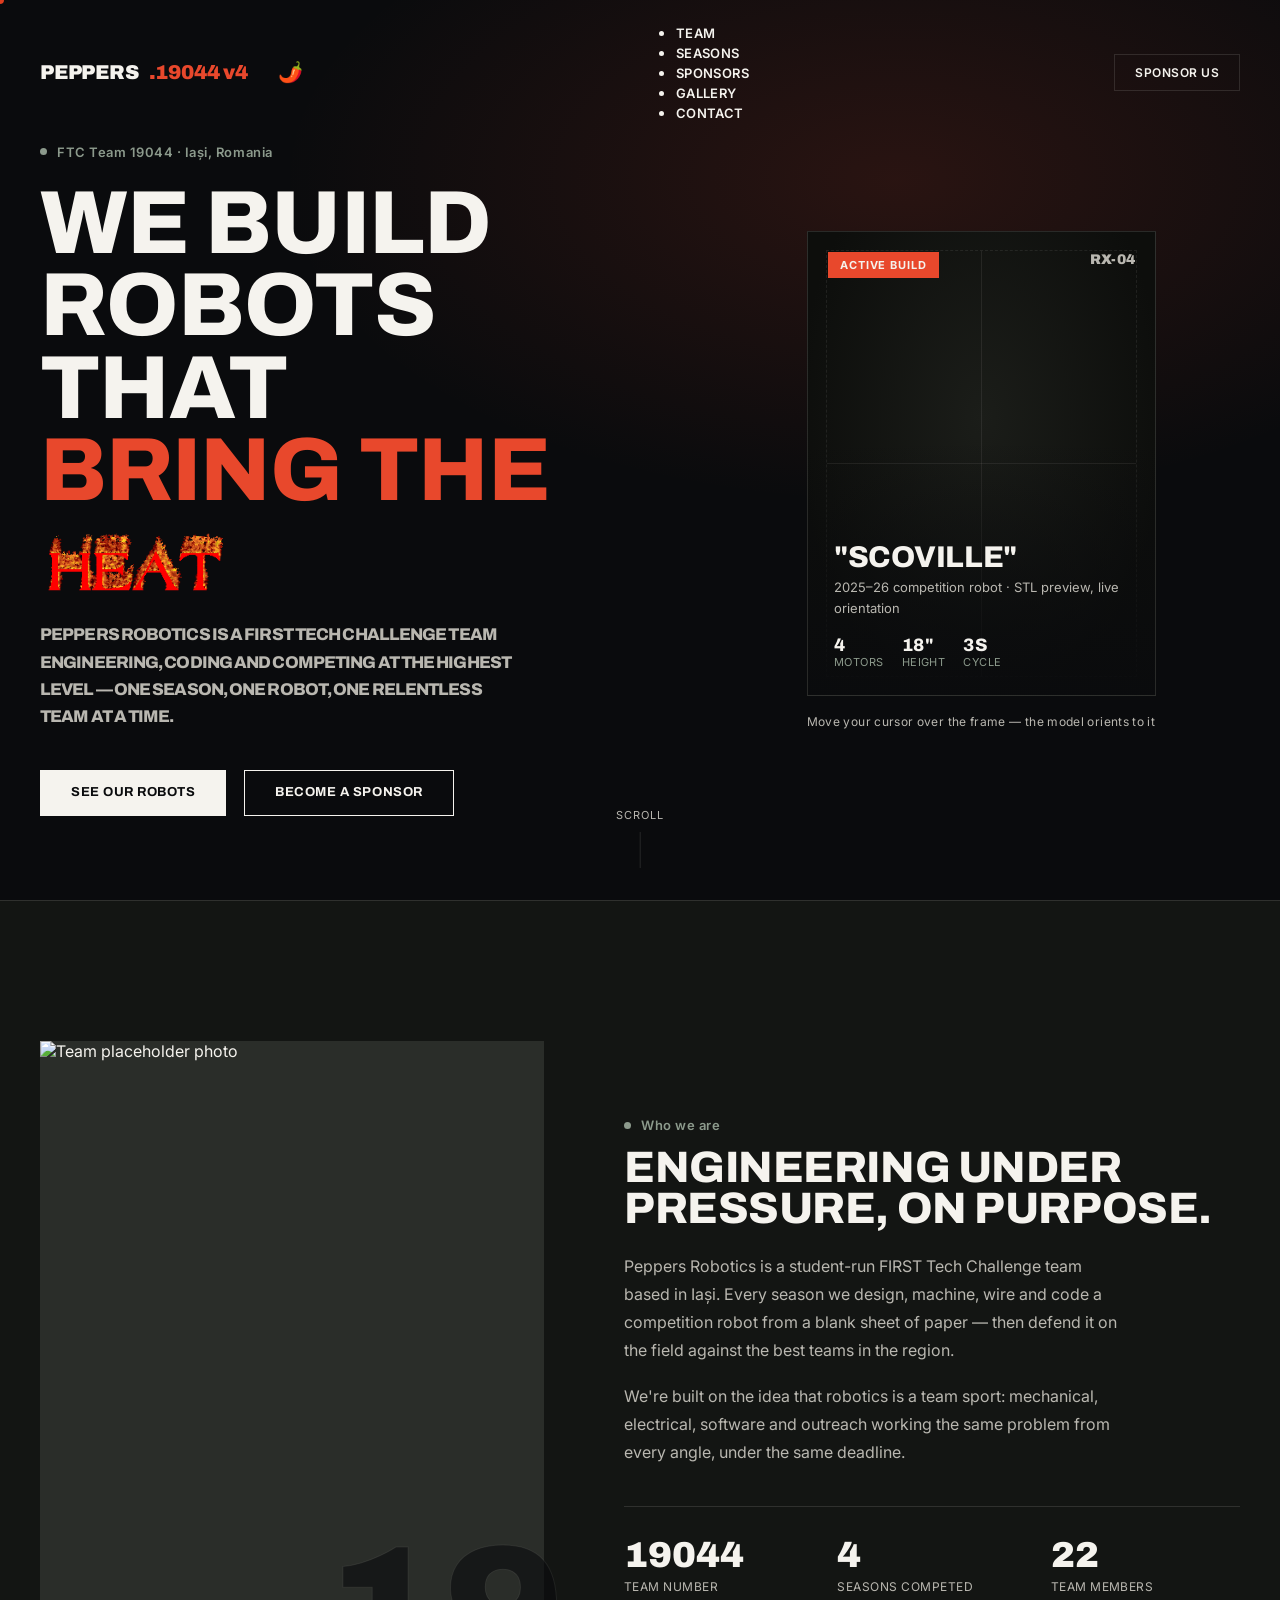
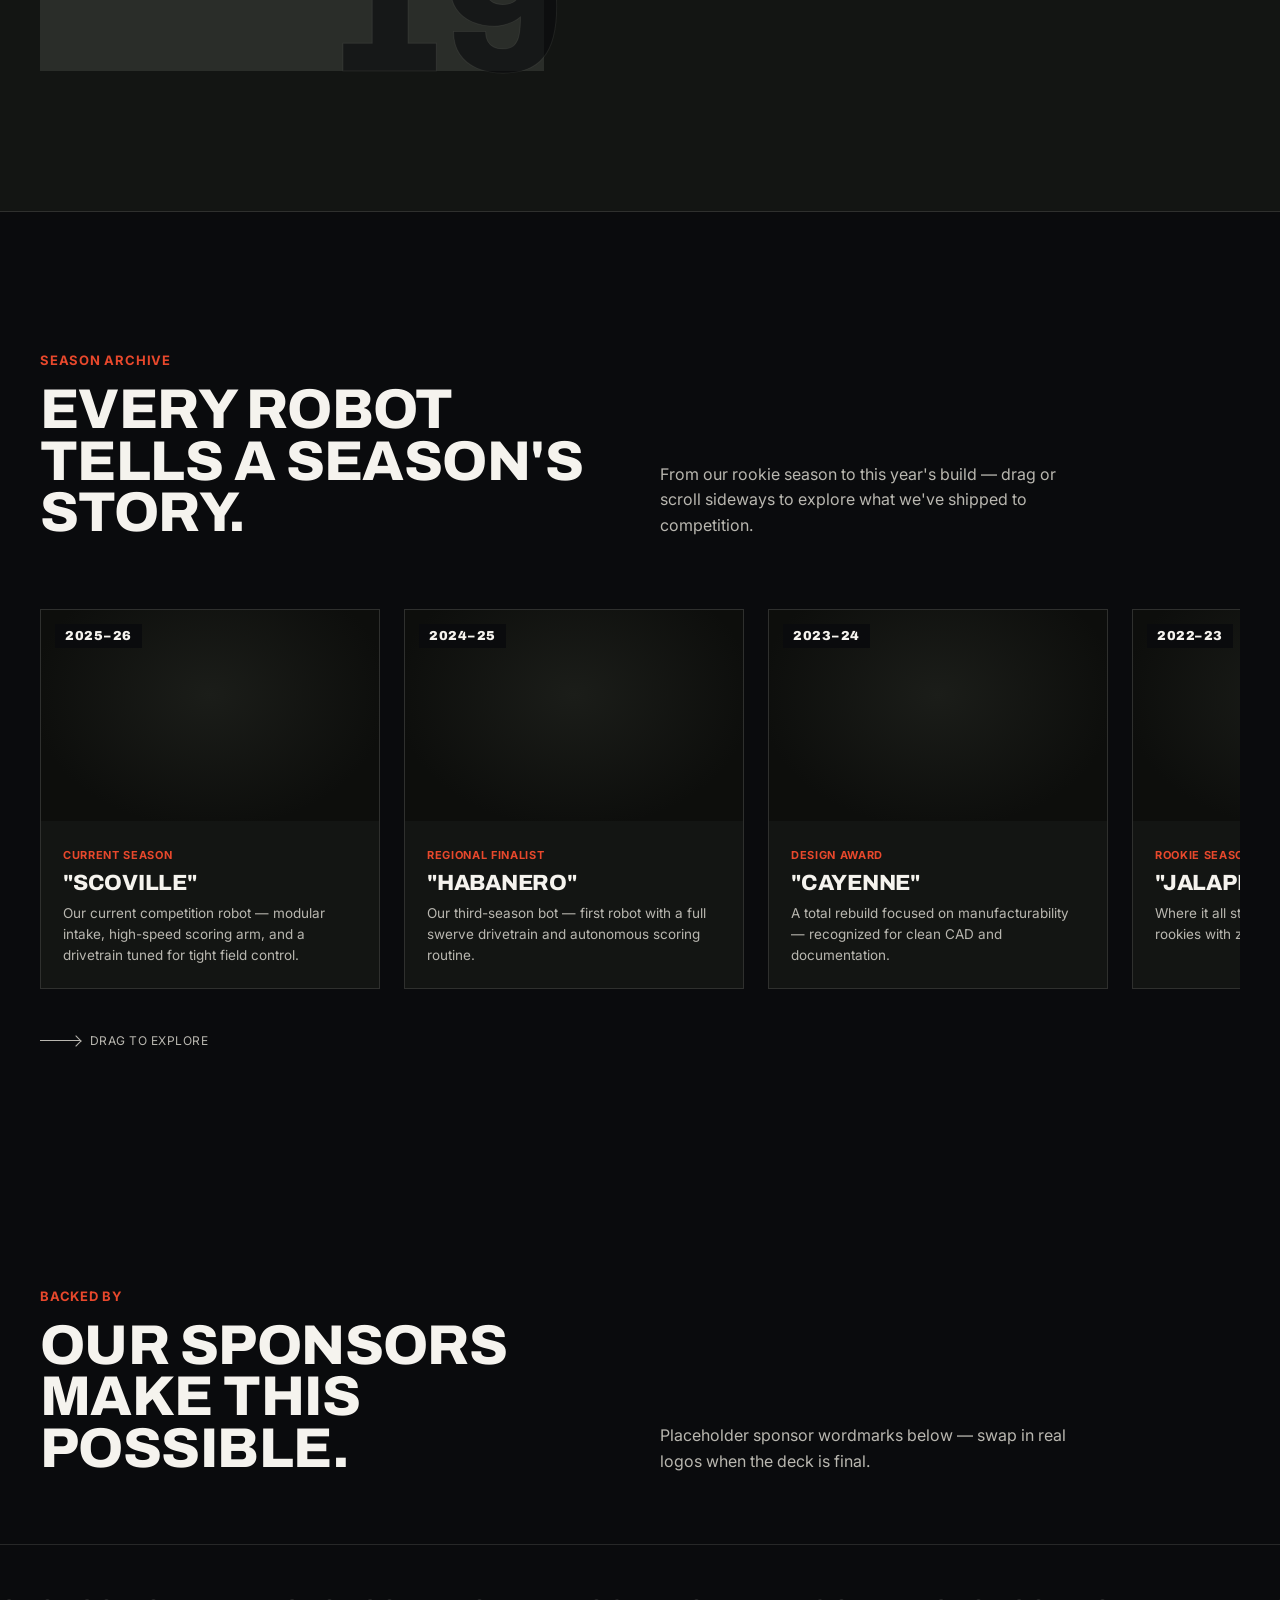
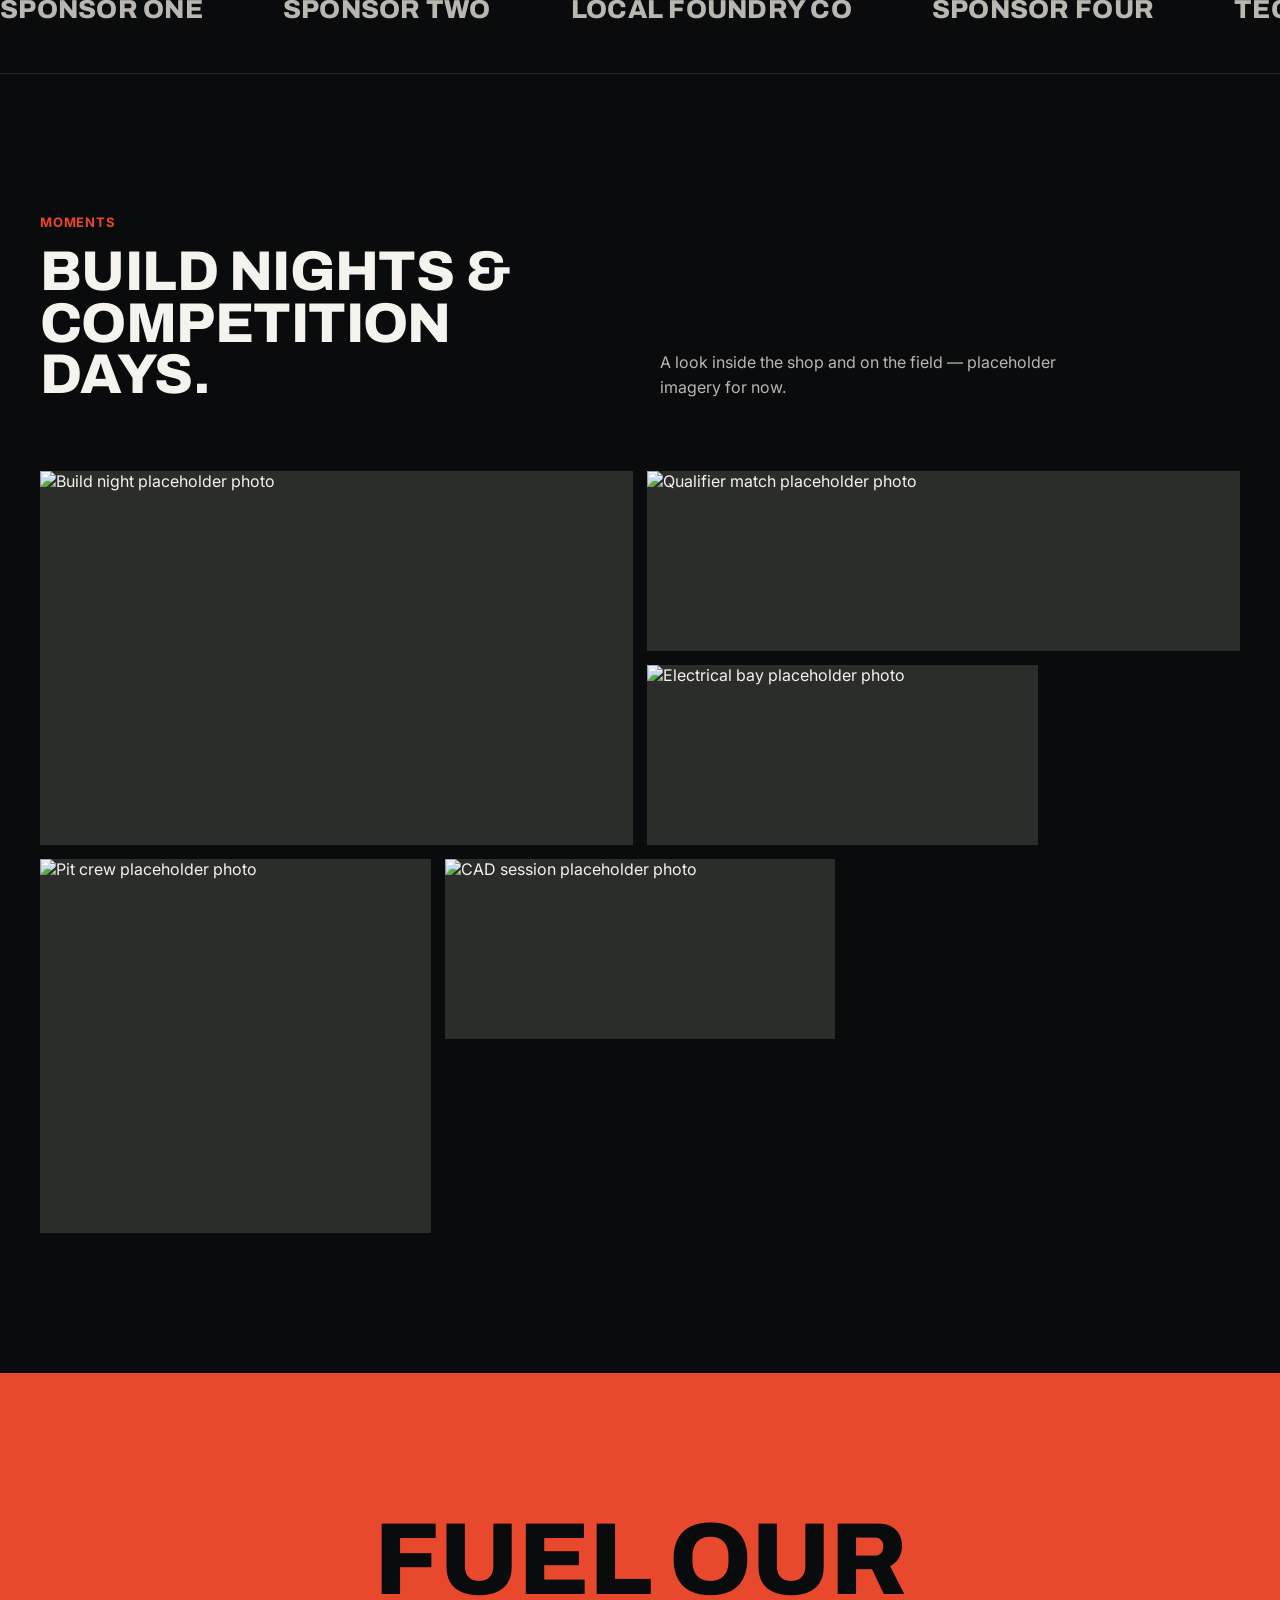
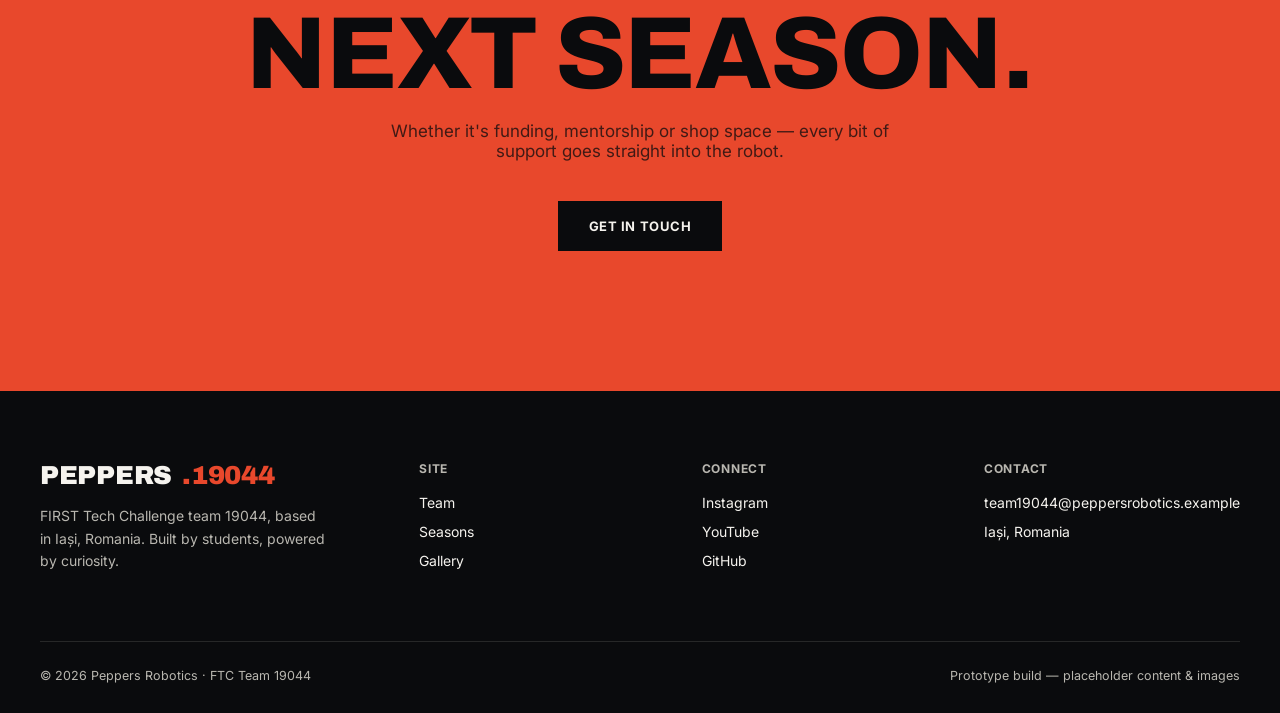
==== index.html @ b33966a7 "Fix menu structure - move theme button outside span" ====
<!DOCTYPE html>
<html lang="en">
<head>
<meta charset="UTF-8">
<meta name="viewport" content="width=device-width, initial-scale=1.0">
<title>Peppers Robotics 19044</title>
<link rel="preconnect" href="https://fonts.googleapis.com">
<link rel="preconnect" href="https://fonts.gstatic.com" crossorigin>
<link href="https://fonts.googleapis.com/css2?family=Archivo:wght@500;700;800;900&family=Inter:wght@400;500;600&display=swap" rel="stylesheet">
<script src="https://cdnjs.cloudflare.com/ajax/libs/three.js/r128/three.min.js"></script>
<style>
  :root{
    --black:#0A0B0D;
    --panel:#131513;
    --graphite:#2A2D29;
    --off:#F5F3EE;
    --off-dim:#B9B7B0;
    --red:#E8482C;
    --red-dim:#8f2c1b;
    --sage:#8C9A8C;
    --line: rgba(245,243,238,0.12);
    --ease: cubic-bezier(.22,1,.36,1);
  }
  :root.light-mode{
    --black:#FFFFFF;
    --panel:#F5F3EE;
    --graphite:#E8E6E0;
    --off:#0A0B0D;
    --off-dim:#666666;
    --red:#E8482C;
    --red-dim:#ff6b4a;
    --sage:#5a7a5a;
    --line: rgba(10,11,13,0.12);
  }
  *{margin:0;padding:0;box-sizing:border-box;}
  html{scroll-behavior:smooth;}
  body{
    background:var(--black);
    color:var(--off);
    font-family:'Inter',sans-serif;
    overflow-x:hidden;
    cursor:default;
    transition:background .4s var(--ease), color .4s var(--ease);
  }
  ::selection{background:var(--red);color:var(--off);}

  h1,h2,h3,.display{
    font-family:'Archivo',sans-serif;
    font-weight:800;
    letter-spacing:-0.01em;
    text-transform:uppercase;
    line-height:0.92;
  }

  a{color:inherit;text-decoration:none;}
  img{display:block;max-width:100%;}

  /* ---------- CUSTOM CURSOR ---------- */
  .cursor-dot{
    position:fixed;top:0;left:0;width:8px;height:8px;border-radius:50%;
    background:var(--red);pointer-events:none;z-index:9999;
    transform:translate(-50%,-50%);
    transition:width .25s var(--ease),height .25s var(--ease),background .25s var(--ease);
    mix-blend-mode:difference;
  }
  .cursor-dot.big{width:56px;height:56px;background:var(--off);}
  @media (hover:none){.cursor-dot{display:none;}}

  /* ---------- PRELOADER ---------- */
  #preloader{
    position:fixed;inset:0;z-index:200;background:var(--black);
    display:flex;flex-direction:column;align-items:center;justify-content:center;gap:18px;
    transition:transform .9s var(--ease), opacity .9s var(--ease);
  }
  #preloader.done{transform:translateY(-100%);opacity:0.4;pointer-events:none;}
  .pre-num{font-family:'Archivo';font-weight:900;font-size:14vw;line-height:1;color:var(--off);letter-spacing:-0.03em;}
  .pre-bar{width:220px;height:2px;background:var(--line);overflow:hidden;}
  .pre-bar span{display:block;height:100%;width:0%;background:var(--red);transition:width 1.4s var(--ease);}
  .pre-label{font-size:11px;letter-spacing:0.15em;color:var(--off-dim);text-transform:uppercase;}

  /* ---------- NAV ---------- */
  header{
    position:fixed;top:0;left:0;right:0;z-index:100;
    display:flex;align-items:center;justify-content:space-between;
    padding:22px 40px;
    mix-blend-mode:normal;
    transition:background .4s var(--ease), padding .4s var(--ease), border-color .4s var(--ease);
    border-bottom:1px solid transparent;
  }
  header.scrolled{background:rgba(10,11,13,0.85);backdrop-filter:blur(10px);padding:14px 40px;border-color:var(--line);}
  .logo{
    display:flex;align-items:baseline;gap:10px;font-family:'Archivo';font-weight:900;font-size:20px;letter-spacing:-0.01em;
  }
  .logo span{color:var(--red);}
  .logo small{font-family:'Inter';font-weight:500;font-size:11px;color:var(--off-dim);letter-spacing:0.05em;}
  .theme-toggle{
    background:none;border:none;font-size:20px;cursor:pointer;
    padding:4px 8px;transition:transform .2s var(--ease);
    display:flex;align-items:center;gap:6px;margin-left:12px;
  }
  .theme-toggle:hover{transform:scale(1.1);}
  .theme-toggle-label{font-size:11px;color:var(--off-dim);display:none;}
  @media (max-width:768px){.theme-toggle-label{display:inline;}}
  nav a{
    font-size:13px;font-weight:600;letter-spacing:0.03em;text-transform:uppercase;
    position:relative;padding-bottom:4px;
  }
  nav a::after{
    content:'';position:absolute;left:0;bottom:0;width:0;height:1px;background:var(--red);
    transition:width .35s var(--ease);
  }
  nav a:hover::after{width:100%;}
  .nav-cta{
    border:1px solid var(--line);padding:10px 20px;font-size:12px;font-weight:600;
    letter-spacing:0.04em;text-transform:uppercase;transition:all .3s var(--ease);
  }
  .nav-cta:hover{background:var(--red);border-color:var(--red);}
  .burger{display:none;}

  /* ---------- HERO ---------- */
  .hero{
    position:relative;min-height:100svh;display:flex;flex-direction:column;justify-content:center;
    padding:120px 40px 60px;
    background:
      radial-gradient(ellipse 80% 60% at 70% 20%, rgba(232,72,44,0.14), transparent 60%),
      var(--black);
    overflow:hidden;
  }
  .hero-grid{
    display:grid;grid-template-columns:1.2fr 1fr;gap:60px;align-items:center;
    max-width:1400px;margin:0 auto;width:100%;
  }
  .hero-eyebrow{
    display:flex;align-items:center;gap:10px;margin-bottom:22px;
    font-size:13px;color:var(--sage);letter-spacing:0.04em;font-weight:600;
  }
  .dot-live{width:7px;height:7px;border-radius:50%;background:var(--sage);animation:pulse 1.8s infinite;}
  @keyframes pulse{0%,100%{opacity:1;}50%{opacity:0.3;}}
  .hero h1{
    font-size:clamp(48px,7vw,104px);
    color:var(--off);
  }
  .hero h1 em{
    font-style:normal;color:var(--red);
  }
  .heat-gif{
    display:inline-block;
    height:clamp(40px, 6vw, 84px);
    width:auto;
    vertical-align:middle;
    image-rendering:auto;
  }
  .hero p{
    max-width:44ch;margin-top:24px;color:var(--off-dim);font-size:17px;line-height:1.6;
  }
  .hero-actions{display:flex;gap:18px;margin-top:40px;flex-wrap:wrap;}
  .btn{
    display:inline-flex;align-items:center;gap:10px;
    padding:16px 30px;font-size:13px;font-weight:700;letter-spacing:0.04em;text-transform:uppercase;
    position:relative;overflow:hidden;border:1px solid var(--off);
    transition:color .4s var(--ease), border-color .4s var(--ease);
  }
  .btn span{position:relative;z-index:2;}
  .btn::before{
    content:'';position:absolute;inset:0;background:var(--off);
    transform:translateY(101%);transition:transform .4s var(--ease);z-index:1;
  }
  .btn.solid{background:var(--off);color:var(--black);}
  .btn.solid::before{background:var(--red);}
  .btn.solid:hover{color:var(--off);border-color:var(--red);}
  .btn.ghost{color:var(--off);}
  .btn.ghost:hover{color:var(--black);}
  .btn.ghost:hover::before{transform:translateY(0);}
  .btn.solid:hover::before{transform:translateY(0);}

  /* ---------- 3D ROBOT CARD ---------- */
  .card-stage{
    perspective:1400px;display:flex;justify-content:center;align-items:center;
  }
  .robo-card{
    position:relative;width:100%;max-width:420px;aspect-ratio:3/4;
    border:1px solid var(--line);
    background:linear-gradient(160deg, var(--panel), #0d0e0c 70%);
    transform-style:preserve-3d;
    transition:transform .15s ease-out, box-shadow .3s ease;
    will-change:transform;
  }
  .robo-card:hover{box-shadow:0 40px 80px -20px rgba(232,72,44,0.35);}
  .robo-media{
    position:absolute;inset:0;overflow:hidden;
    background:radial-gradient(ellipse at 50% 40%, #1b1d19 0%, #0d0e0c 75%);
  }
  .robo-media img{width:100%;height:100%;object-fit:cover;transform:translateZ(0);opacity:0.9;}
  .robo-canvas{position:absolute;inset:0;width:100%;height:100%;display:block;touch-action:none;}
  .robo-media::after{
    content:'';position:absolute;inset:0;
    background:linear-gradient(180deg, rgba(10,11,13,0) 45%, rgba(10,11,13,0.95) 100%);
    pointer-events:none;
  }
  .frame-axis{
    position:absolute;inset:18px;border:1px dashed rgba(245,243,238,0.08);pointer-events:none;
  }
  .frame-axis::before, .frame-axis::after{
    content:'';position:absolute;background:rgba(245,243,238,0.08);
  }
  .frame-axis::before{left:50%;top:0;bottom:0;width:1px;}
  .frame-axis::after{top:50%;left:0;right:0;height:1px;}
  .robo-glare{
    position:absolute;inset:0;pointer-events:none;mix-blend-mode:overlay;
    background:radial-gradient(circle at var(--gx,50%) var(--gy,50%), rgba(255,255,255,0.35), transparent 55%);
    opacity:0;transition:opacity .3s ease;
  }
  .robo-card:hover .robo-glare{opacity:1;}
  .robo-tag{
    position:absolute;top:20px;left:20px;background:var(--red);color:var(--off);
    font-size:11px;font-weight:700;letter-spacing:0.08em;text-transform:uppercase;
    padding:6px 12px;transform:translateZ(50px);
  }
  .robo-num{
    position:absolute;top:20px;right:20px;font-family:'Archivo';font-weight:900;
    font-size:14px;color:var(--off-dim);transform:translateZ(50px);
  }
  .robo-info{
    position:absolute;bottom:0;left:0;right:0;padding:26px;transform:translateZ(60px);
  }
  .robo-info h3{font-size:30px;color:var(--off);}
  .robo-info p{font-size:13px;color:var(--off-dim);margin-top:6px;}
  .robo-stats{display:flex;gap:18px;margin-top:16px;}
  .robo-stats div{font-size:11px;color:var(--sage);letter-spacing:0.04em;text-transform:uppercase;}
  .robo-stats b{display:block;font-family:'Archivo';font-size:18px;color:var(--off);font-weight:800;}
  .card-caption{text-align:center;margin-top:18px;font-size:12px;color:var(--off-dim);letter-spacing:0.03em;}

  .scroll-cue{
    position:absolute;bottom:32px;left:50%;transform:translateX(-50%);
    display:flex;flex-direction:column;align-items:center;gap:10px;color:var(--off-dim);font-size:11px;
    letter-spacing:0.1em;text-transform:uppercase;
  }
  .scroll-cue .line{width:1px;height:36px;background:var(--line);position:relative;overflow:hidden;}
  .scroll-cue .line span{position:absolute;top:-100%;left:0;width:100%;height:100%;background:var(--red);animation:scrollline 1.8s infinite var(--ease);}
  @keyframes scrollline{0%{top:-100%;}50%{top:0;}100%{top:100%;}}

  /* ---------- SECTION SHELL ---------- */
  section{position:relative;padding:140px 40px;}
  .wrap{max-width:1400px;margin:0 auto;}
  .section-head{
    display:grid;grid-template-columns:1fr 1fr;gap:40px;align-items:end;margin-bottom:70px;
  }
  .section-head .label{color:var(--red);font-size:13px;font-weight:700;letter-spacing:0.06em;text-transform:uppercase;margin-bottom:16px;display:block;}
  .section-head h2{font-size:clamp(34px,4.5vw,56px);}
  .section-head p{color:var(--off-dim);font-size:16px;line-height:1.6;max-width:42ch;}

  .reveal{opacity:0;transform:translateY(50px);transition:opacity 1s var(--ease), transform 1s var(--ease);}
  .reveal.in{opacity:1;transform:translateY(0);}
  .reveal-scale{opacity:0;transform:scale(0.92);transition:opacity 1s var(--ease), transform 1.1s var(--ease);}
  .reveal-scale.in{opacity:1;transform:scale(1);}

  /* ---------- ABOUT / MISSION ---------- */
  .mission{background:var(--panel);border-top:1px solid var(--line);border-bottom:1px solid var(--line);}
  .mission-grid{display:grid;grid-template-columns:0.9fr 1.1fr;gap:80px;align-items:center;}
  .mission-media{position:relative;aspect-ratio:4/5;overflow:hidden;background:var(--graphite);}
  .mission-media img{width:100%;height:100%;object-fit:cover;}
  .mission-num{
    position:absolute;bottom:-30px;right:-20px;font-family:'Archivo';font-weight:900;
    font-size:180px;color:var(--black);-webkit-text-stroke:1px var(--line);opacity:0.6;line-height:1;
    pointer-events:none;
  }
  .mission-text h2{font-size:clamp(30px,3.6vw,44px);margin-bottom:24px;}
  .mission-text p{color:var(--off-dim);font-size:16px;line-height:1.75;margin-bottom:18px;max-width:50ch;}
  .mission-stats{display:grid;grid-template-columns:repeat(3,1fr);gap:24px;margin-top:40px;border-top:1px solid var(--line);padding-top:28px;}
  .mission-stats div b{font-family:'Archivo';font-size:36px;font-weight:900;display:block;color:var(--off);}
  .mission-stats div span{font-size:12px;color:var(--off-dim);text-transform:uppercase;letter-spacing:0.04em;}

  /* ---------- SEASONS HORIZONTAL SCROLL ---------- */
  .seasons-wrap{overflow:hidden;}
  .seasons-track{
    display:flex;gap:24px;overflow-x:auto;scroll-snap-type:x mandatory;padding-bottom:20px;
    scrollbar-width:none;
  }
  .seasons-track::-webkit-scrollbar{display:none;}
  .season-card{
    flex:0 0 auto;width:340px;scroll-snap-align:start;
    border:1px solid var(--line);background:var(--panel);
    transition:transform .5s var(--ease), border-color .4s ease;
  }
  .season-card:hover{transform:translateY(-10px);border-color:var(--red);}
  .season-media{aspect-ratio:16/10;overflow:hidden;position:relative;}
  .season-media img{width:100%;height:100%;object-fit:cover;transition:transform .6s var(--ease);}
  .season-card:hover .season-media img{transform:scale(1.08);}
  .season-cube-frame{background:radial-gradient(ellipse at 50% 40%, #1b1d19 0%, #0d0e0c 75%);}
  .season-cube-frame .robo-canvas{position:absolute;inset:0;width:100%;height:100%;}
  .season-year{
    position:absolute;top:14px;left:14px;font-family:'Archivo';font-weight:900;font-size:13px;
    background:var(--black);padding:5px 10px;letter-spacing:0.04em;
  }
  .season-body{padding:22px;}
  .season-body .tag{font-size:11px;color:var(--red);text-transform:uppercase;letter-spacing:0.06em;font-weight:700;}
  .season-body h3{font-size:22px;margin-top:10px;}
  .season-body p{font-size:13.5px;color:var(--off-dim);margin-top:10px;line-height:1.55;}
  .drag-hint{display:flex;align-items:center;gap:10px;margin-top:24px;color:var(--off-dim);font-size:12px;letter-spacing:0.04em;text-transform:uppercase;}
  .drag-hint .arrow{width:40px;height:1px;background:var(--off-dim);position:relative;}
  .drag-hint .arrow::after{content:'';position:absolute;right:0;top:-3px;width:7px;height:7px;border-right:1px solid var(--off-dim);border-top:1px solid var(--off-dim);transform:rotate(45deg);}

  /* ---------- TEAM ---------- */
  .team-grid{display:grid;grid-template-columns:repeat(4,1fr);gap:2px;background:var(--line);border:1px solid var(--line);}
  .team-item{
    background:var(--black);padding:34px 26px;position:relative;overflow:hidden;
    transition:background .4s ease;min-height:260px;display:flex;flex-direction:column;justify-content:flex-end;
  }
  .team-item::before{
    content:'';position:absolute;inset:0;background:var(--panel);opacity:0;transform:scale(1.1);
    transition:opacity .4s ease, transform .5s var(--ease);
  }
  .team-item:hover::before{opacity:1;transform:scale(1);}
  .team-role{position:relative;font-size:11px;color:var(--red);text-transform:uppercase;letter-spacing:0.06em;font-weight:700;margin-bottom:10px;}
  .team-name{position:relative;font-family:'Archivo';font-size:24px;font-weight:800;}
  .team-sub{position:relative;font-size:12.5px;color:var(--off-dim);margin-top:8px;}
  .team-avatar{
    position:relative;width:46px;height:46px;border-radius:50%;background:var(--graphite);
    display:flex;align-items:center;justify-content:center;font-family:'Archivo';font-weight:800;
    font-size:14px;margin-bottom:20px;border:1px solid var(--line);
  }

  /* ---------- SPONSORS MARQUEE ---------- */
  .marquee-wrap{border-top:1px solid var(--line);border-bottom:1px solid var(--line);padding:50px 0;overflow:hidden;}
  .marquee{display:flex;gap:80px;width:max-content;animation:scroll-left 24s linear infinite;}
  @keyframes scroll-left{from{transform:translateX(0);}to{transform:translateX(-50%);}}
  .marquee span{font-family:'Archivo';font-weight:800;font-size:26px;color:var(--off-dim);white-space:nowrap;letter-spacing:0.01em;}
  .marquee span:hover{color:var(--red);}

  /* ---------- GALLERY / MEDIA ---------- */
  .gallery-grid{display:grid;grid-template-columns:repeat(6,1fr);grid-auto-rows:180px;gap:14px;}
  .gallery-item{position:relative;overflow:hidden;background:var(--graphite);}
  .gallery-item img{width:100%;height:100%;object-fit:cover;transition:transform .7s var(--ease);}
  .gallery-item:hover img{transform:scale(1.12) rotate(1deg);}
  .g1{grid-column:span 3;grid-row:span 2;}
  .g2{grid-column:span 3;grid-row:span 1;}
  .g3{grid-column:span 2;grid-row:span 1;}
  .g4{grid-column:span 2;grid-row:span 2;}
  .g5{grid-column:span 2;grid-row:span 1;}
  .gallery-overlay{
    position:absolute;inset:0;display:flex;align-items:flex-end;padding:18px;
    background:linear-gradient(180deg, transparent 50%, rgba(0,0,0,0.85));
    opacity:0;transition:opacity .35s ease;
  }
  .gallery-item:hover .gallery-overlay{opacity:1;}
  .gallery-overlay span{font-size:12px;font-weight:600;letter-spacing:0.03em;}

  /* ---------- CTA / CONTACT ---------- */
  .cta-section{
    background:var(--red);color:var(--black);text-align:center;position:relative;overflow:hidden;
  }
  .cta-section h2{font-size:clamp(40px,8vw,120px);color:var(--black);}
  .cta-section p{margin:20px auto 40px;color:rgba(10,11,13,0.75);font-size:17px;max-width:50ch;}
  .cta-section .btn{border-color:var(--black);}
  .cta-section .btn.solid{background:var(--black);color:var(--off);}
  .cta-section .btn.solid::before{background:var(--off);}
  .cta-section .btn.solid:hover{color:var(--black);}

  footer{padding:70px 40px 30px;}
  .footer-grid{display:grid;grid-template-columns:1.4fr 1fr 1fr 1fr;gap:40px;padding-bottom:60px;border-bottom:1px solid var(--line);}
  .footer-brand .logo{font-size:26px;margin-bottom:16px;}
  .footer-brand p{color:var(--off-dim);font-size:14px;max-width:32ch;line-height:1.6;}
  .footer-col h4{font-size:12px;text-transform:uppercase;letter-spacing:0.06em;color:var(--off-dim);margin-bottom:18px;}
  .footer-col a{display:block;font-size:14px;margin-bottom:12px;color:var(--off);transition:color .3s ease;}
  .footer-col a:hover{color:var(--red);}
  .footer-bottom{display:flex;justify-content:space-between;align-items:center;padding-top:26px;color:var(--off-dim);font-size:12.5px;flex-wrap:wrap;gap:12px;}

  @media (max-width:980px){
    nav, .nav-cta{display:none;}
    .burger{display:flex;flex-direction:column;gap:5px;cursor:pointer;}
    .burger span{width:24px;height:2px;background:var(--off);}
    .hero-grid, .mission-grid{grid-template-columns:1fr;}
    .mission-grid{gap:50px;}
    .section-head{grid-template-columns:1fr;}
    .team-grid{grid-template-columns:repeat(2,1fr);}
    .gallery-grid{grid-template-columns:repeat(2,1fr);grid-auto-rows:140px;}
    .g1,.g2,.g3,.g4,.g5{grid-column:span 2;grid-row:span 1;}
    .footer-grid{grid-template-columns:1fr 1fr;gap:36px;}
    section{padding:90px 24px;}
    header{padding:18px 24px;}
  }
</style>
</head>
<body>

<div class="cursor-dot" id="cursorDot"></div>

<div id="preloader">
  <div class="pre-num" id="preNum">00</div>
  <div class="pre-bar"><span id="preBarFill"></span></div>
  <div class="pre-label">Peppers Robotics — Loading Systems</div>
</div>

<header id="siteHeader">
  <div class="logo">PEPPERS<span>.19044 v4</span> <button id="themeToggle" class="theme-toggle" title="Toggle dark/light mode">🌶️</button></div>
  <nav>
    <ul>
      <li><a href="#about">Team</a></li>
      <li><a href="#seasons">Seasons</a></li>
      <li><a href="#sponsors">Sponsors</a></li>
      <li><a href="#gallery">Gallery</a></li>
      <li><a href="#contact">Contact</a></li>
    </ul>
  </nav>
  <a href="#contact" class="nav-cta">Sponsor Us</a>
  <div class="burger"><span></span><span></span><span></span></div>
</header>

<!-- HERO -->
<section class="hero">
  <div class="hero-grid">
    <div>
      <div class="hero-eyebrow"><span class="dot-live"></span> FTC Team 19044 · Iași, Romania</div>
      <h1>We build<br>robots that<br><em>bring the</em> <img class="heat-gif" src="heat-gif.gif" alt="heat">
      <p>Peppers Robotics is a FIRST Tech Challenge team engineering, coding and competing at the highest level — one season, one robot, one relentless team at a time.</p>
      <div class="hero-actions">
        <a href="#seasons" class="btn solid"><span>See Our Robots</span></a>
        <a href="#contact" class="btn ghost"><span>Become a Sponsor</span></a>
      </div>
    </div>
    <div class="card-stage">
      <div>
        <div class="robo-card" id="roboCard">
          <div class="robo-media">
            <canvas class="robo-canvas" data-robo-cube></canvas>
            <div class="frame-axis"></div>
          </div>
          <div class="robo-glare" id="roboGlare"></div>
          <div class="robo-tag">Active Build</div>
          <div class="robo-num">RX-04</div>
          <div class="robo-info">
            <h3>"Scoville"</h3>
            <p>2025–26 competition robot · STL preview, live orientation</p>
            <div class="robo-stats">
              <div><b>4</b>Motors</div>
              <div><b>18"</b>Height</div>
              <div><b>3s</b>Cycle</div>
            </div>
          </div>
        </div>
        <div class="card-caption">Move your cursor over the frame — the model orients to it</div>
      </div>
    </div>
  </div>
  <div class="scroll-cue"><span>Scroll</span><div class="line"><span></span></div></div>
</section>

<!-- MISSION / ABOUT -->
<section class="mission" id="about">
  <div class="wrap mission-grid">
    <div class="reveal-scale" style="position:relative;">
      <div class="mission-media">
        <img src="https://picsum.photos/id/1015/800/1000" alt="Team placeholder photo">
      </div>
      <div class="mission-num">19</div>
    </div>
    <div class="reveal mission-text">
      <span class="hero-eyebrow" style="margin-bottom:14px;"><span class="dot-live"></span>Who we are</span>
      <h2>Engineering under pressure, on purpose.</h2>
      <p>Peppers Robotics is a student-run FIRST Tech Challenge team based in Iași. Every season we design, machine, wire and code a competition robot from a blank sheet of paper — then defend it on the field against the best teams in the region.</p>
      <p>We're built on the idea that robotics is a team sport: mechanical, electrical, software and outreach working the same problem from every angle, under the same deadline.</p>
      <div class="mission-stats">
        <div><b>19044</b><span>Team Number</span></div>
        <div><b>4</b><span>Seasons Competed</span></div>
        <div><b>22</b><span>Team Members</span></div>
      </div>
    </div>
  </div>
</section>

<!-- SEASONS HORIZONTAL SCROLL -->
<section id="seasons">
  <div class="wrap">
    <div class="section-head reveal">
      <div>
        <span class="label">Season Archive</span>
        <h2>Every robot tells a season's story.</h2>
      </div>
      <p>From our rookie season to this year's build — drag or scroll sideways to explore what we've shipped to competition.</p>
    </div>
  </div>
  <div class="wrap seasons-wrap">
    <div class="seasons-track" id="seasonsTrack">
      <div class="season-card">
        <div class="season-media season-cube-frame">
          <canvas class="robo-canvas" data-robo-cube></canvas>
          <div class="season-year">2025–26</div>
        </div>
        <div class="season-body">
          <span class="tag">Current Season</span>
          <h3>"Scoville"</h3>
          <p>Our current competition robot — modular intake, high-speed scoring arm, and a drivetrain tuned for tight field control.</p>
        </div>
      </div>
      <div class="season-card">
        <div class="season-media season-cube-frame">
          <canvas class="robo-canvas" data-robo-cube></canvas>
          <div class="season-year">2024–25</div>
        </div>
        <div class="season-body">
          <span class="tag">Regional Finalist</span>
          <h3>"Habanero"</h3>
          <p>Our third-season bot — first robot with a full swerve drivetrain and autonomous scoring routine.</p>
        </div>
      </div>
      <div class="season-card">
        <div class="season-media season-cube-frame">
          <canvas class="robo-canvas" data-robo-cube></canvas>
          <div class="season-year">2023–24</div>
        </div>
        <div class="season-body">
          <span class="tag">Design Award</span>
          <h3>"Cayenne"</h3>
          <p>A total rebuild focused on manufacturability — recognized for clean CAD and documentation.</p>
        </div>
      </div>
      <div class="season-card">
        <div class="season-media season-cube-frame">
          <canvas class="robo-canvas" data-robo-cube></canvas>
          <div class="season-year">2022–23</div>
        </div>
        <div class="season-body">
          <span class="tag">Rookie Season</span>
          <h3>"Jalapeño"</h3>
          <p>Where it all started. Built from scratch by 6 rookies with zero prior robotics experience.</p>
        </div>
      </div>
      <div class="season-card">
        <div class="season-media">
          <img src="https://picsum.photos/id/1025/700/440" alt="Next season concept placeholder photo">
          <div class="season-year">2026–27</div>
        </div>
        <div class="season-body">
          <span class="tag">In Development</span>
          <h3>Coming Soon</h3>
          <p>Early CAD concepts are already underway for next season's game. Follow along as we build.</p>
        </div>
      </div>
    </div>
    <div class="drag-hint"><div class="arrow"></div> Drag to explore</div>
  </div>
</section>

<!-- SPONSORS MARQUEE -->
<section id="sponsors" style="padding:0;">
  <div class="wrap" style="padding:100px 40px 50px;">
    <div class="section-head reveal" style="margin-bottom:20px;">
      <div>
        <span class="label">Backed By</span>
        <h2>Our sponsors make this possible.</h2>
      </div>
      <p>Placeholder sponsor wordmarks below — swap in real logos when the deck is final.</p>
    </div>
  </div>
  <div class="marquee-wrap">
    <div class="marquee">
      <span>SPONSOR ONE</span><span>SPONSOR TWO</span><span>LOCAL FOUNDRY CO</span><span>SPONSOR FOUR</span><span>TECH PARTNER</span><span>SPONSOR SIX</span>
      <span>SPONSOR ONE</span><span>SPONSOR TWO</span><span>LOCAL FOUNDRY CO</span><span>SPONSOR FOUR</span><span>TECH PARTNER</span><span>SPONSOR SIX</span>
    </div>
  </div>
</section>

<!-- GALLERY -->
<section id="gallery">
  <div class="wrap">
    <div class="section-head reveal">
      <div>
        <span class="label">Moments</span>
        <h2>Build nights & competition days.</h2>
      </div>
      <p>A look inside the shop and on the field — placeholder imagery for now.</p>
    </div>
    <div class="gallery-grid reveal">
      <div class="gallery-item g1"><img src="https://picsum.photos/id/1035/700/900" alt="Build night placeholder photo"><div class="gallery-overlay"><span>Late build night, Feb 2026</span></div></div>
      <div class="gallery-item g2"><img src="https://picsum.photos/id/1043/700/400" alt="Qualifier match placeholder photo"><div class="gallery-overlay"><span>Regional qualifier</span></div></div>
      <div class="gallery-item g3"><img src="https://picsum.photos/id/1050/500/400" alt="Electrical bay placeholder photo"><div class="gallery-overlay"><span>Electrical bay</span></div></div>
      <div class="gallery-item g4"><img src="https://picsum.photos/id/1062/500/900" alt="Pit crew placeholder photo"><div class="gallery-overlay"><span>Pit crew, finals day</span></div></div>
      <div class="gallery-item g5"><img src="https://picsum.photos/id/1074/500/400" alt="CAD session placeholder photo"><div class="gallery-overlay"><span>CAD review</span></div></div>
    </div>
  </div>
</section>

<!-- CTA -->
<section class="cta-section" id="contact">
  <div class="wrap reveal-scale">
    <h2>Fuel our<br>next season.</h2>
    <p>Whether it's funding, mentorship or shop space — every bit of support goes straight into the robot.</p>
    <a href="mailto:team19044@peppersrobotics.example" class="btn solid"><span>Get In Touch</span></a>
  </div>
</section>

<footer>
  <div class="wrap footer-grid">
    <div class="footer-brand">
      <div class="logo">PEPPERS<span>.19044</span></div>
      <p>FIRST Tech Challenge team 19044, based in Iași, Romania. Built by students, powered by curiosity.</p>
    </div>
    <div class="footer-col">
      <h4>Site</h4>
      <a href="#about">Team</a>
      <a href="#seasons">Seasons</a>
      <a href="#gallery">Gallery</a>
    </div>
    <div class="footer-col">
      <h4>Connect</h4>
      <a href="#">Instagram</a>
      <a href="#">YouTube</a>
      <a href="#">GitHub</a>
    </div>
    <div class="footer-col">
      <h4>Contact</h4>
      <a href="mailto:team19044@peppersrobotics.example">team19044@peppersrobotics.example</a>
      <a href="#">Iași, Romania</a>
    </div>
  </div>
  <div class="wrap footer-bottom">
    <span>© 2026 Peppers Robotics · FTC Team 19044</span>
    <span>Prototype build — placeholder content & images</span>
  </div>
</footer>

<script>
  // ---------- Preloader ----------
  window.addEventListener('load', () => {
    const num = document.getElementById('preNum');
    const bar = document.getElementById('preBarFill');
    let val = 0;
    bar.style.width = '100%';
    const interval = setInterval(() => {
      val += Math.ceil(Math.random()*18);
      if(val >= 100){ val = 100; clearInterval(interval); }
      num.textContent = String(val).padStart(2,'0');
    }, 90);
    setTimeout(() => {
      document.getElementById('preloader').classList.add('done');
    }, 1300);
  });

  // ---------- Custom cursor ----------
  const cursorDot = document.getElementById('cursorDot');
  window.addEventListener('mousemove', (e) => {
    cursorDot.style.left = e.clientX + 'px';
    cursorDot.style.top = e.clientY + 'px';
  });
  document.querySelectorAll('a, .season-card, .team-item, .gallery-item, .robo-card').forEach(el => {
    el.addEventListener('mouseenter', () => cursorDot.classList.add('big'));
    el.addEventListener('mouseleave', () => cursorDot.classList.remove('big'));
  });

  // ---------- Header scroll state ----------
  const header = document.getElementById('siteHeader');
  window.addEventListener('scroll', () => {
    header.classList.toggle('scrolled', window.scrollY > 40);
  });

  // ---------- 3D cube (STL-style mesh) driven by cursor position ----------
  // Coordinate frame: each square is treated as 2x2 units, centered at origin.
  // Raw cursor offset (in pixels) from the frame's center is divided by
  // half the frame's own pixel size, so the result is always -1..1
  // regardless of whether the square renders at laptop or phone resolution.
  // Spec: x = -1 -> -180deg, x = -0.5 -> -90deg, x = 0 -> 0deg,
  //       x = 0.5 -> +90deg, x = 1 -> +180deg.
  // Linear map: angle(radians) = PI * x
  function xToYawRadians(x){ return Math.PI * x; }
  function yToPitchRadians(y){ return Math.PI * y; }

  // Converts a raw pixel offset from center into the -1..1 frame value by
  // dividing by half the square's measured pixel size (its "radius").
  // This is the step that makes rotation identical across screen sizes:
  // a bigger square has a bigger divisor, so the same fractional cursor
  // position always yields the same angle, on a laptop or a phone.
  function pixelOffsetToUnit(offsetPx, squarePx){
    const halfSquare = squarePx ;
    return offsetPx / halfSquare / 2 * 3;
  }

  function initRoboCube(canvas, opts = {}){
    const parent = canvas.parentElement;
    const renderer = new THREE.WebGLRenderer({ canvas, antialias:true, alpha:true });
    renderer.setPixelRatio(Math.min(window.devicePixelRatio, 2));

    const scene = new THREE.Scene();
    const camera = new THREE.PerspectiveCamera(35, 1, 0.1, 100);
    camera.position.set(0, 0, 5.2);

    // Lighting — key + fill + rim, so a plain cube still reads as a solid part
    const key = new THREE.DirectionalLight(0xffffff, 1.1);
    key.position.set(3, 4, 5);
    scene.add(key);
    const fill = new THREE.DirectionalLight(0x8c9a8c, 0.5);
    fill.position.set(-4, -2, 2);
    scene.add(fill);
    const rim = new THREE.DirectionalLight(0xe8482c, 0.8);
    rim.position.set(-2, 3, -4);
    scene.add(rim);
    scene.add(new THREE.AmbientLight(0x404040, 0.6));

    // The cube itself — standing in for an imported STL mesh.
    // Rubik's cube face order for BoxGeometry: +X, -X, +Y, -Y, +Z, -Z
    const size = opts.size || 1.6;
    const geometry = new THREE.BoxGeometry(size, size, size);
    const faceColors = [0xC41E3A, 0xFF8C00, 0xFFFFFF, 0xFFD500, 0x009E60, 0x0051BA]; // red, orange, white, yellow, green, blue
    const materials = faceColors.map(color => new THREE.MeshStandardMaterial({
      color,
      metalness: 0.15,
      roughness: 0.5,
      flatShading: true
    }));
    const cube = new THREE.Mesh(geometry, materials);
    scene.add(cube);

    // Faint edge lines so the geometry reads clearly at small sizes
    const edges = new THREE.EdgesGeometry(geometry);
    const edgeLines = new THREE.LineSegments(edges, new THREE.LineBasicMaterial({ color: 0x0a0b0d, linewidth:1 }));
    cube.add(edgeLines);

    let targetYaw = 0, targetPitch = 0;
    let currentYaw = 0, currentPitch = 0;

    function resize(){
      const w = parent.clientWidth, h = parent.clientHeight;
      renderer.setSize(w, h, false);
      camera.aspect = w / h;
      camera.updateProjectionMatrix();
    }
    resize();
    window.addEventListener('resize', resize);

    function setFromNormalized(nx, ny){
      // nx, ny expected in [-1, 1], (0,0) = center of frame
      targetYaw = xToYawRadians(nx);
      targetPitch = yToPitchRadians(ny);
    }

    function animate(){
      requestAnimationFrame(animate);
      // ease toward target so movement feels alive, not snapped
      currentYaw += (targetYaw - currentYaw) * 0.12;
      currentPitch += (targetPitch - currentPitch) * 0.12;
      cube.rotation.y = currentYaw;
      cube.rotation.x = currentPitch;
      renderer.render(scene, camera);
    }
    animate();

    return { setFromNormalized, resize };
  }

  // Wire the hero card's cube to cursor position across its own frame
  const heroCubeCanvas = document.querySelector('#roboCard [data-robo-cube]');
  if (heroCubeCanvas && window.THREE) {
    const heroCube = initRoboCube(heroCubeCanvas, { size: 1.7 });
    const card = document.getElementById('roboCard');
    const glare = document.getElementById('roboGlare');
    const stage = card.parentElement.parentElement;

    stage.addEventListener('mousemove', (e) => {
      const rect = card.getBoundingClientRect();
      // Raw pixel offset of the cursor from the frame's own center
      const centerX = rect.left + rect.width / 2;
      const centerY = rect.top + rect.height / 2;
      const offsetX = e.clientX - centerX;
      const offsetY = e.clientY - centerY;
      // Divide by this square's own size (in the pixels it's actually
      // rendered at) so a bigger frame on a laptop and a smaller frame
      // on a phone produce the same rotation for the same cursor fraction
      const nx = pixelOffsetToUnit(offsetX, rect.width);
      const ny = pixelOffsetToUnit(offsetY, rect.height);
      heroCube.setFromNormalized(nx, ny);

      glare.style.setProperty('--gx', `${((nx+1)/2)*100}%`);
      glare.style.setProperty('--gy', `${((ny+1)/2)*100}%`);
    });
    stage.addEventListener('mouseleave', () => {
      heroCube.setFromNormalized(0, 0);
    });
  }

  // Wire every season-card cube the same way — each frame is its own
  // independent 2x2 coordinate space, centered on that card.
  if (window.THREE) {
    document.querySelectorAll('.season-cube-frame [data-robo-cube]').forEach((canvas) => {
      const frame = canvas.parentElement;
      const cubeCtl = initRoboCube(canvas, { size: 1.3 });

      frame.addEventListener('mousemove', (e) => {
        const rect = frame.getBoundingClientRect();
        const centerX = rect.left + rect.width / 2;
        const centerY = rect.top + rect.height / 2;
        const offsetX = e.clientX - centerX;
        const offsetY = e.clientY - centerY;
        const nx = pixelOffsetToUnit(offsetX, rect.width);
        const ny = pixelOffsetToUnit(offsetY, rect.height);
        cubeCtl.setFromNormalized(nx, ny);
      });
      frame.addEventListener('mouseleave', () => {
        cubeCtl.setFromNormalized(0, 0);
      });
    });
  }

  // ---------- Scroll reveal ----------
  const revealEls = document.querySelectorAll('.reveal, .reveal-scale');
  const io = new IntersectionObserver((entries) => {
    entries.forEach(entry => {
      if(entry.isIntersecting){
        entry.target.classList.add('in');
        io.unobserve(entry.target);
      }
    });
  }, { threshold: 0.15 });
  revealEls.forEach(el => io.observe(el));

  // ---------- Mobile nav (simple toggle placeholder) ----------
  document.querySelector('.burger').addEventListener('click', () => {
    alert('Mobile menu — wire this up to a real drawer when we move past the prototype.');
  });

  // ---------- Dark/Light mode toggle ----------
  const themeToggle = document.getElementById('themeToggle');
  const htmlElement = document.documentElement;
  
  // Check saved preference or system preference
  const savedTheme = localStorage.getItem('theme');
  const prefersDark = window.matchMedia('(prefers-color-scheme: dark)').matches;
  const currentTheme = savedTheme || (prefersDark ? 'dark' : 'light');
  
  // Apply saved or default theme
  if(currentTheme === 'light-mode') {
    htmlElement.classList.add('light-mode');
    themeToggle.textContent = '🌶️';
  } else {
    htmlElement.classList.remove('light-mode');
    themeToggle.textContent = '🌶️';
  }
  
  // Toggle theme on click
  themeToggle.addEventListener('click', (e) => {
    e.preventDefault();
    htmlElement.classList.toggle('light-mode');
    const isLightMode = htmlElement.classList.contains('light-mode');
    localStorage.setItem('theme', isLightMode ? 'light-mode' : 'dark-mode');
  });</script>

</body>
</html>
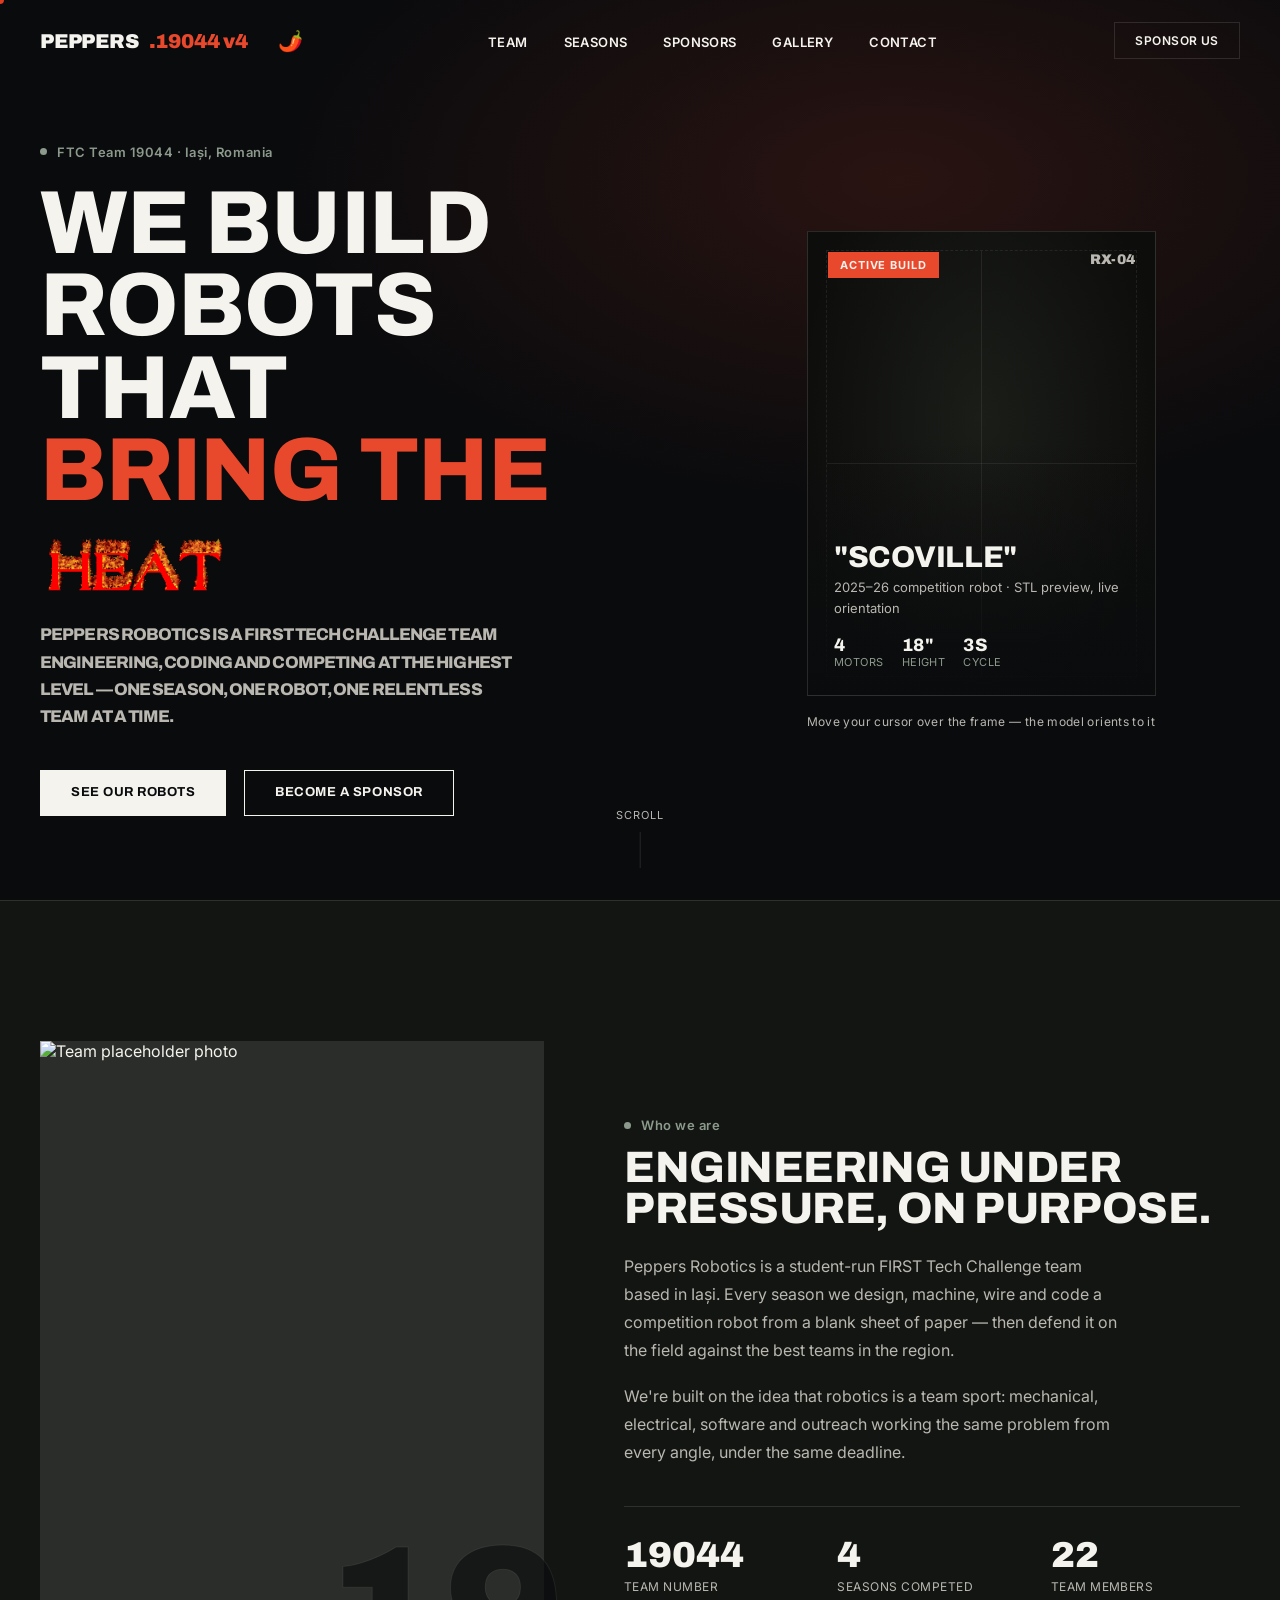
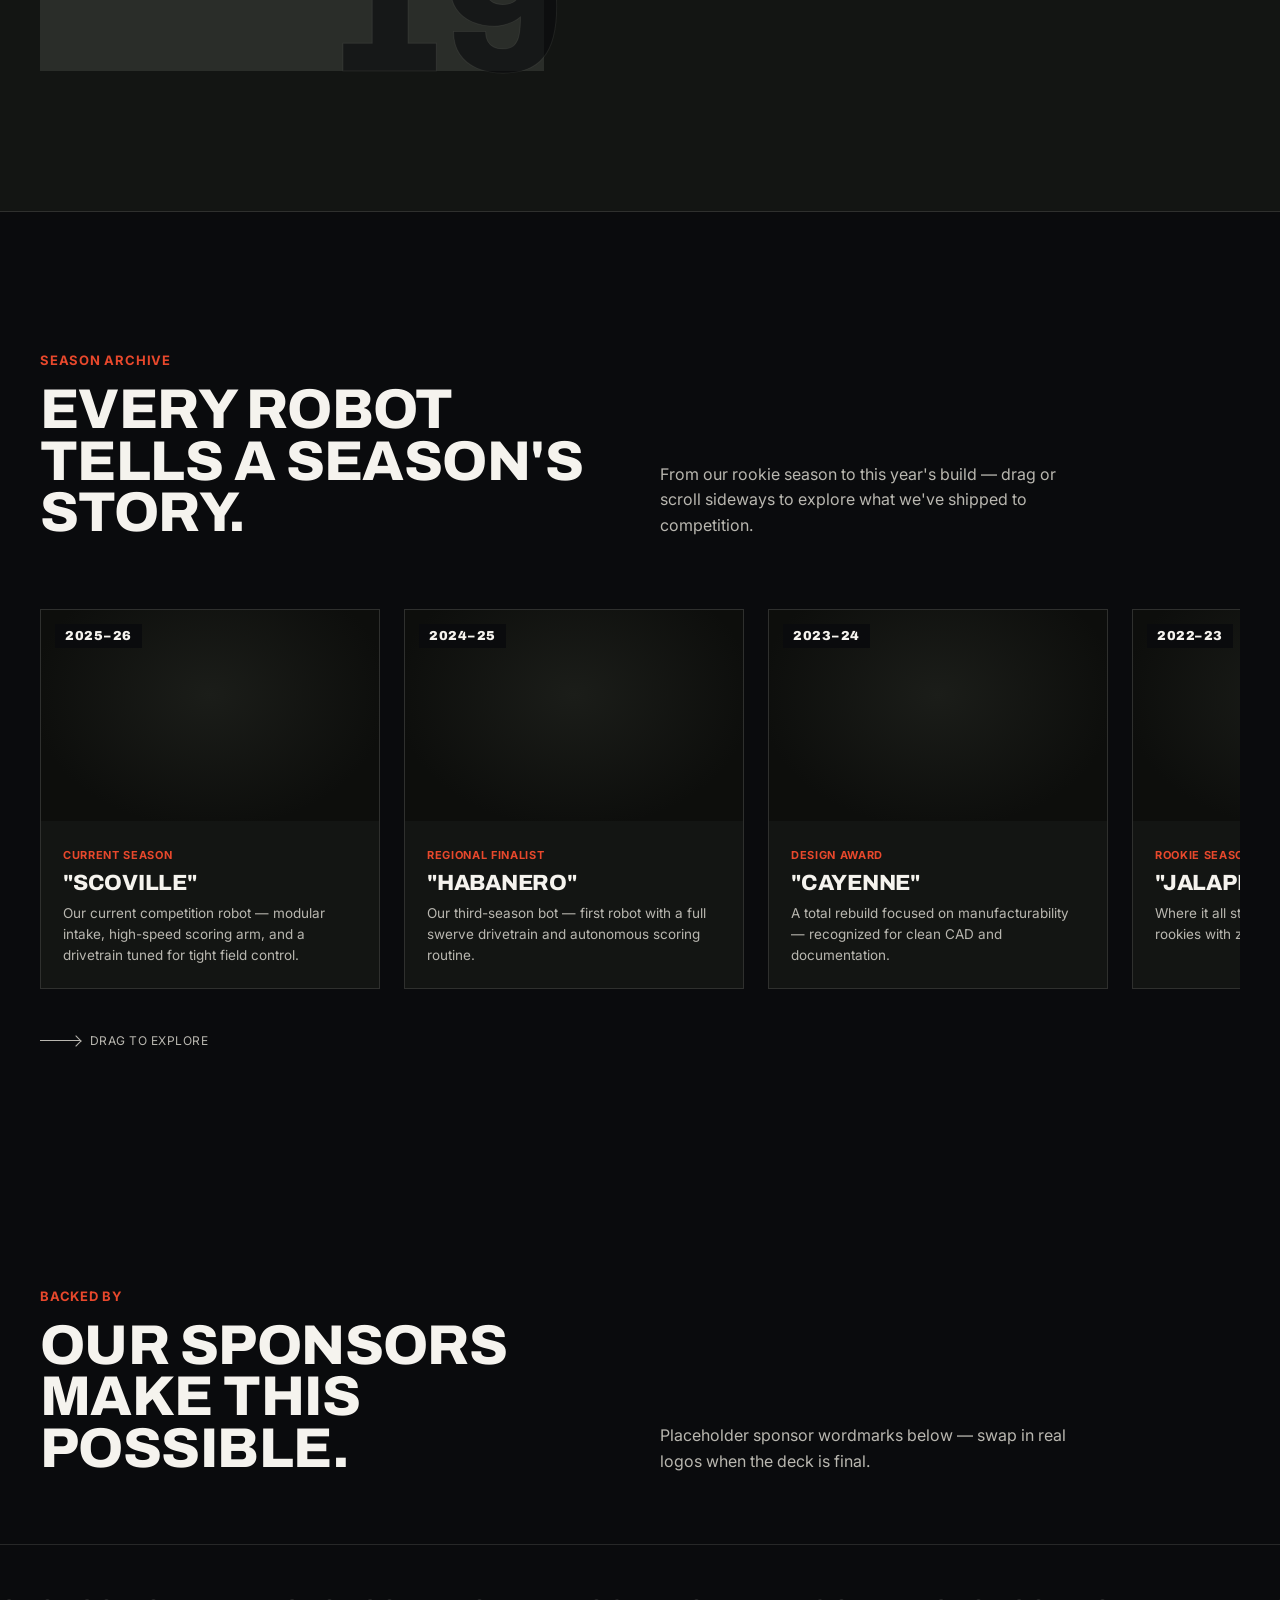
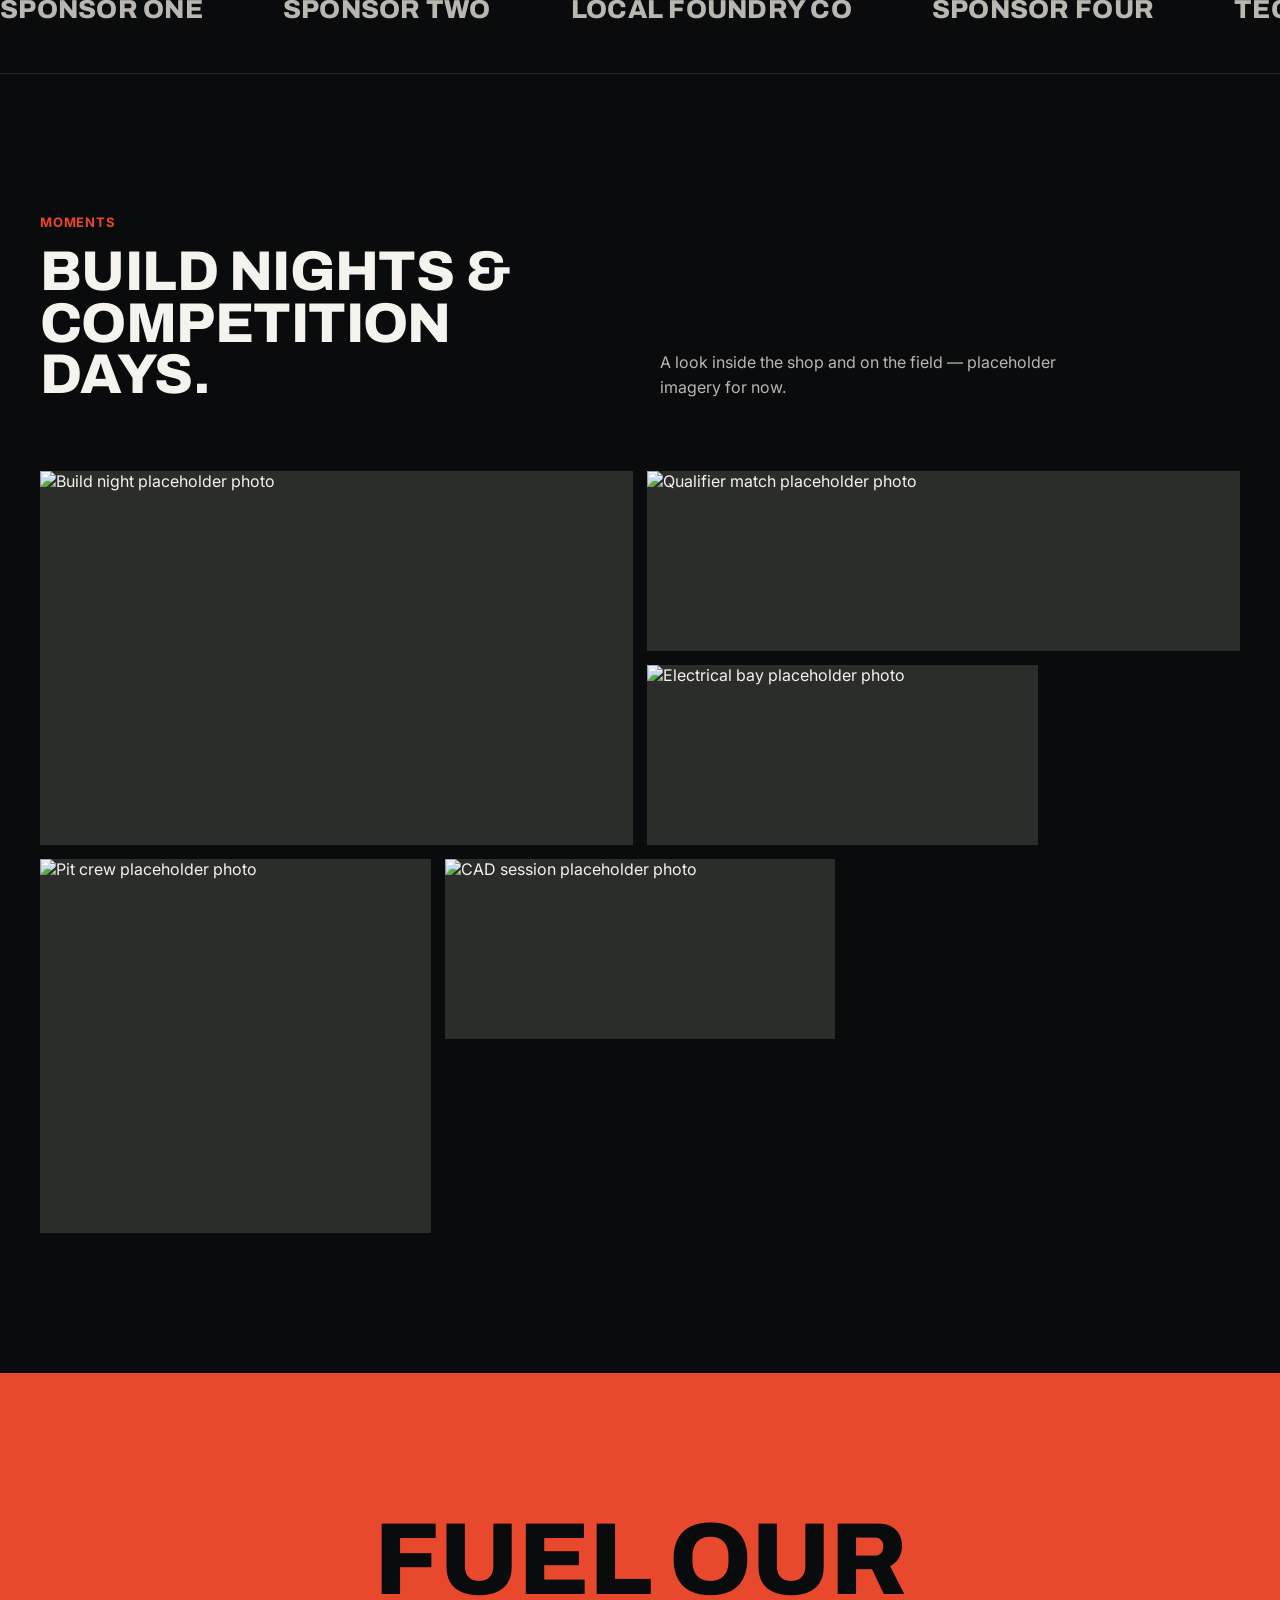
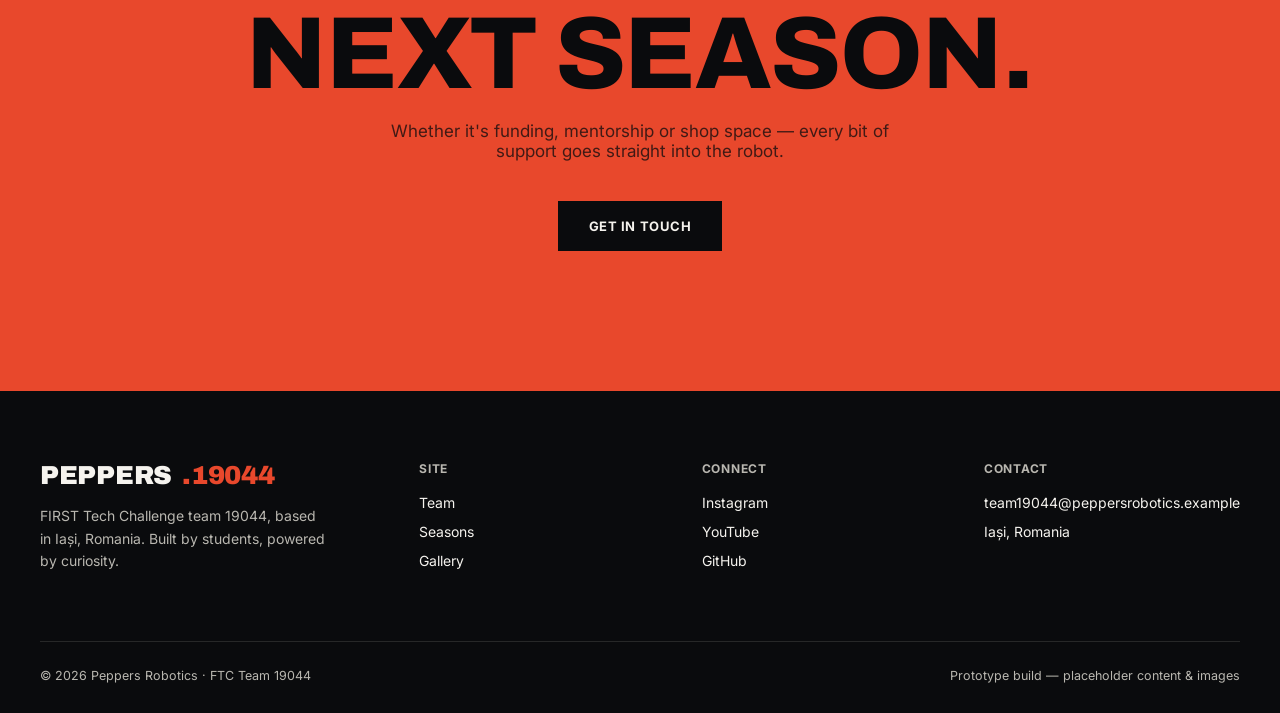
==== commit 18701850: "Restore nav ul flexbox styling" ====
--- a/index.html
+++ b/index.html
@@ -101,6 +101,7 @@
   .theme-toggle:hover{transform:scale(1.1);}
   .theme-toggle-label{font-size:11px;color:var(--off-dim);display:none;}
   @media (max-width:768px){.theme-toggle-label{display:inline;}}
+  nav ul{display:flex;gap:36px;list-style:none;}
   nav a{
     font-size:13px;font-weight:600;letter-spacing:0.03em;text-transform:uppercase;
     position:relative;padding-bottom:4px;
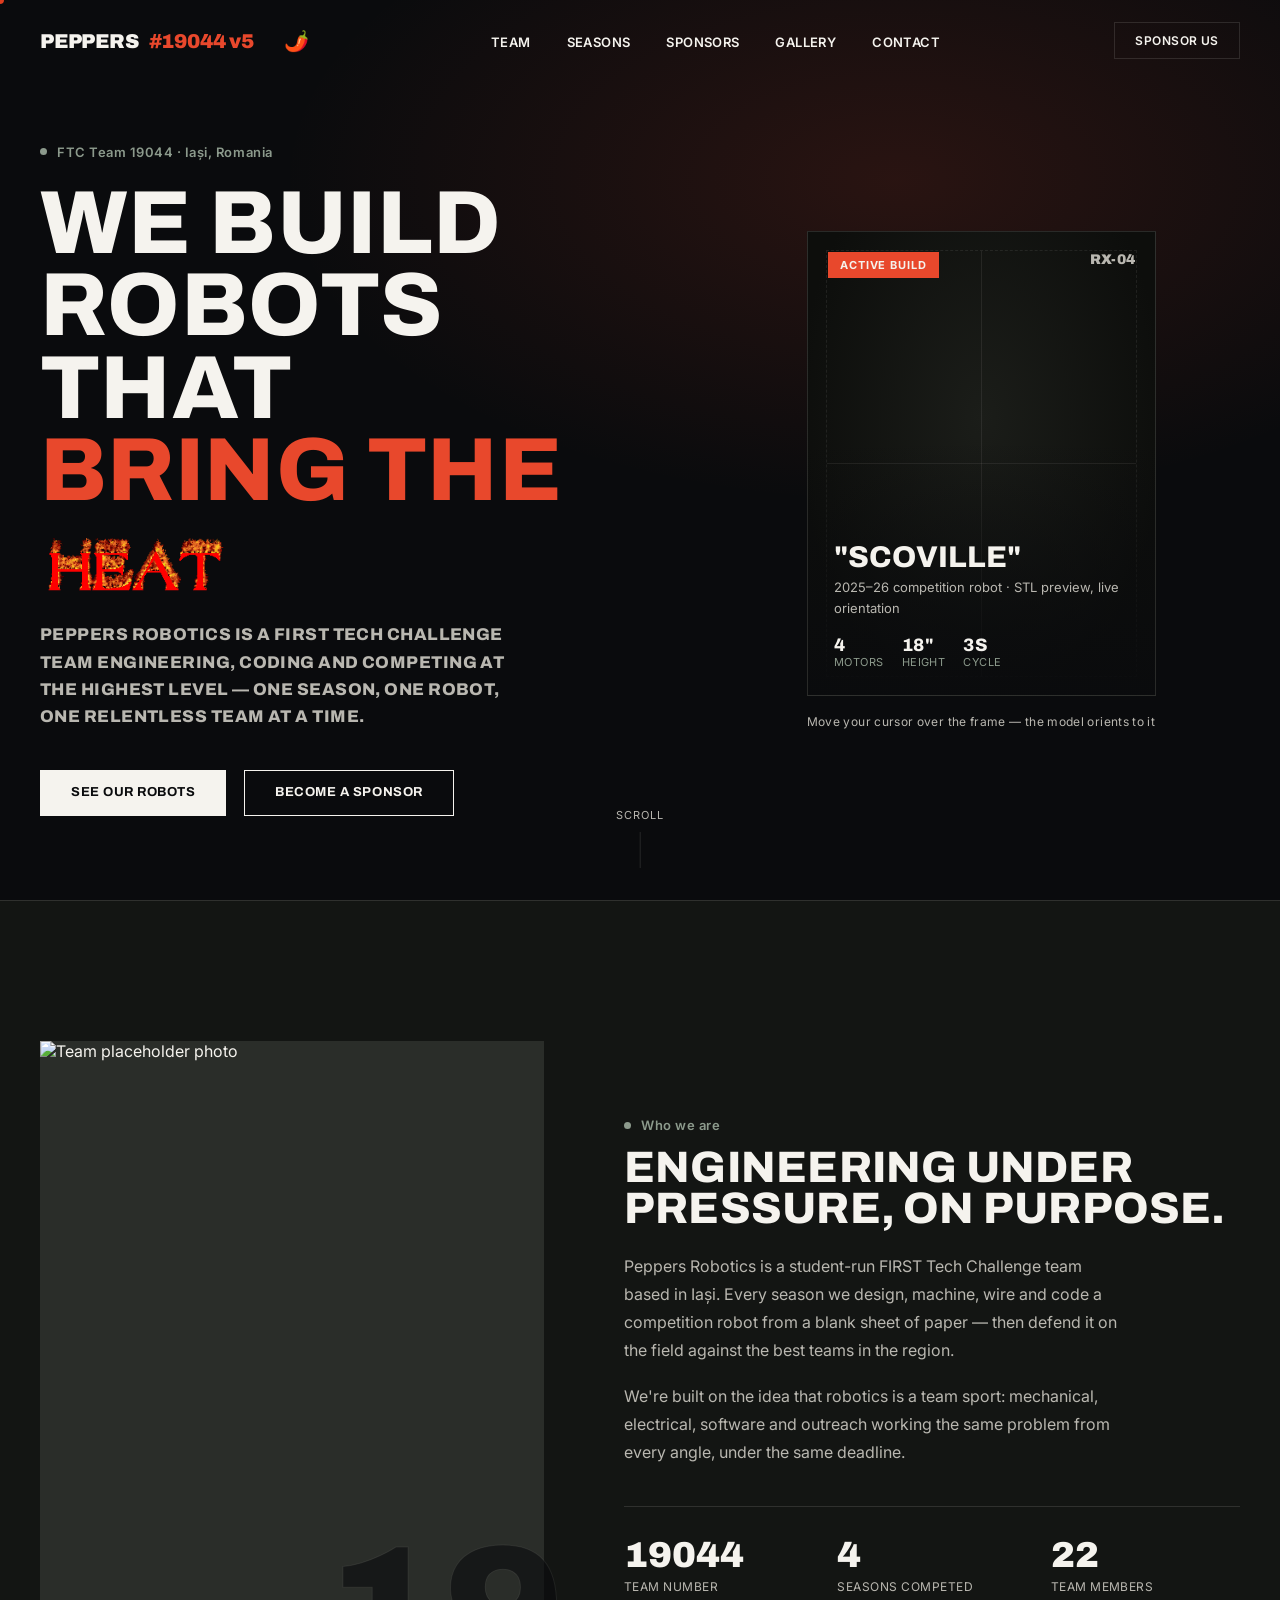
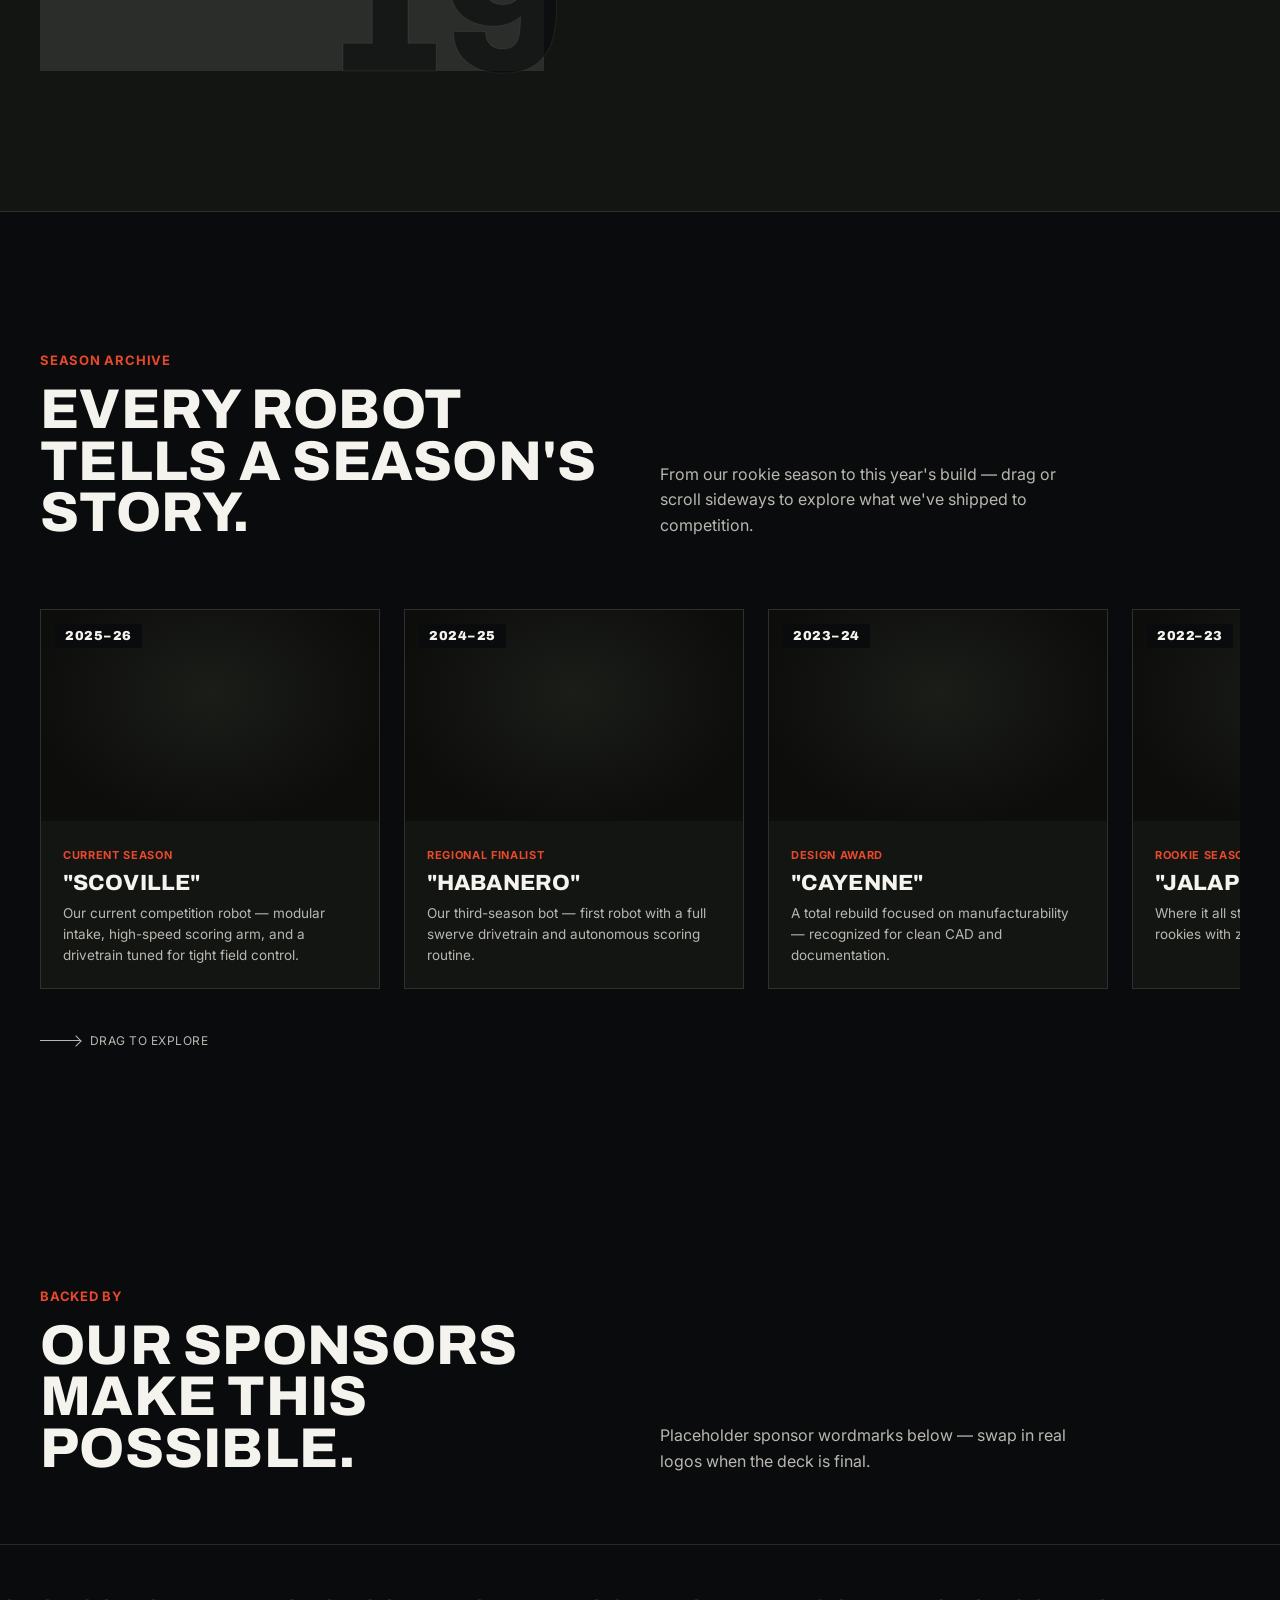
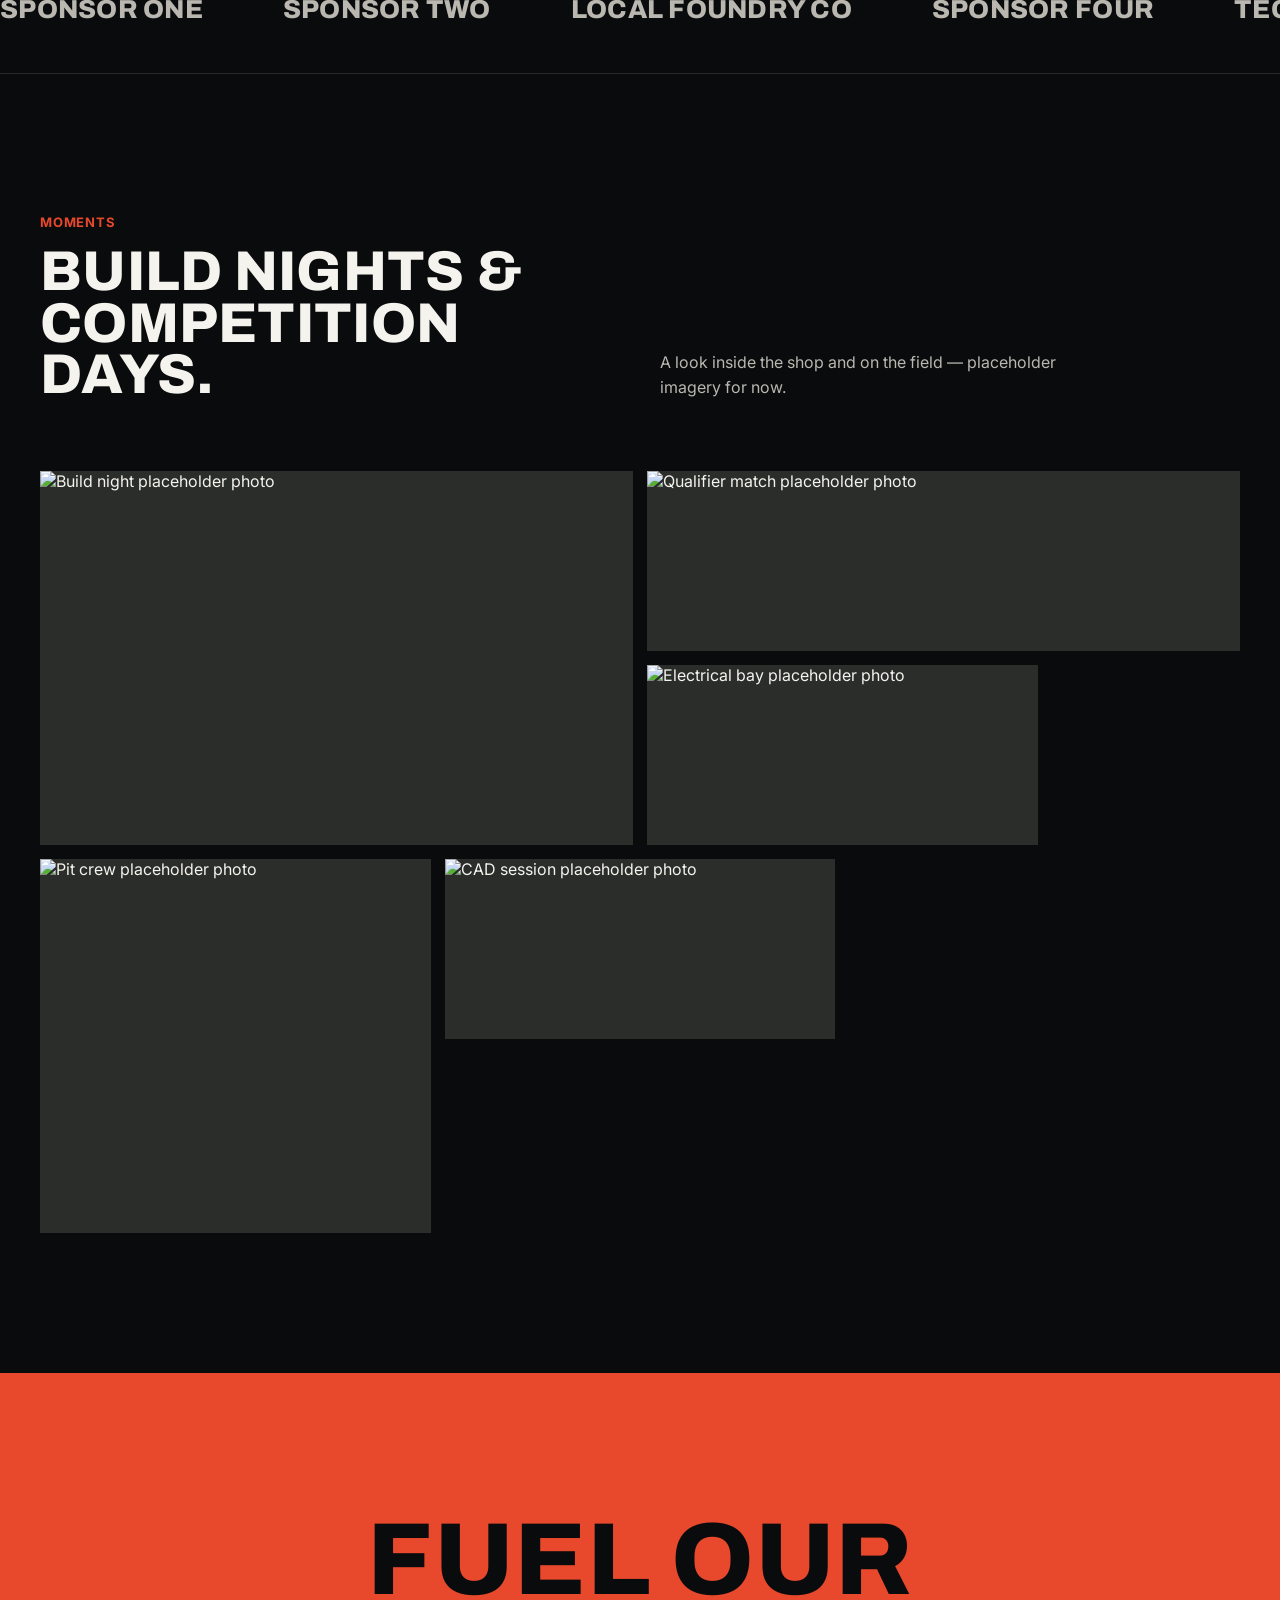
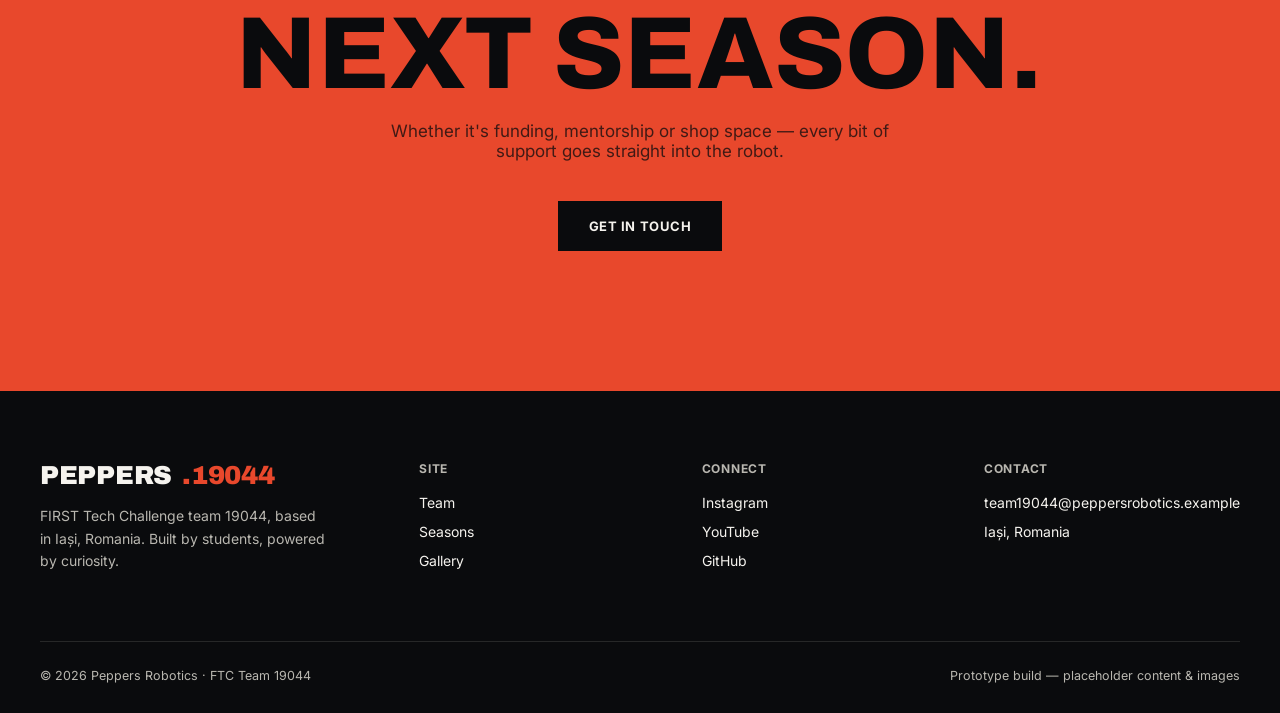
==== commit 6a53c958: "-" ====
--- a/index.html
+++ b/index.html
@@ -47,7 +47,7 @@
   h1,h2,h3,.display{
     font-family:'Archivo',sans-serif;
     font-weight:800;
-    letter-spacing:-0.01em;
+    letter-spacing:0.005em;
     text-transform:uppercase;
     line-height:0.92;
   }
@@ -393,7 +393,7 @@
 </div>
 
 <header id="siteHeader">
-  <div class="logo">PEPPERS<span>.19044 v4</span> <button id="themeToggle" class="theme-toggle" title="Toggle dark/light mode">🌶️</button></div>
+  <div class="logo">PEPPERS<span>#19044 v5</span> <button id="themeToggle" class="theme-toggle" title="Toggle dark/light mode">🌶️</button></div>
   <nav>
     <ul>
       <li><a href="#about">Team</a></li>
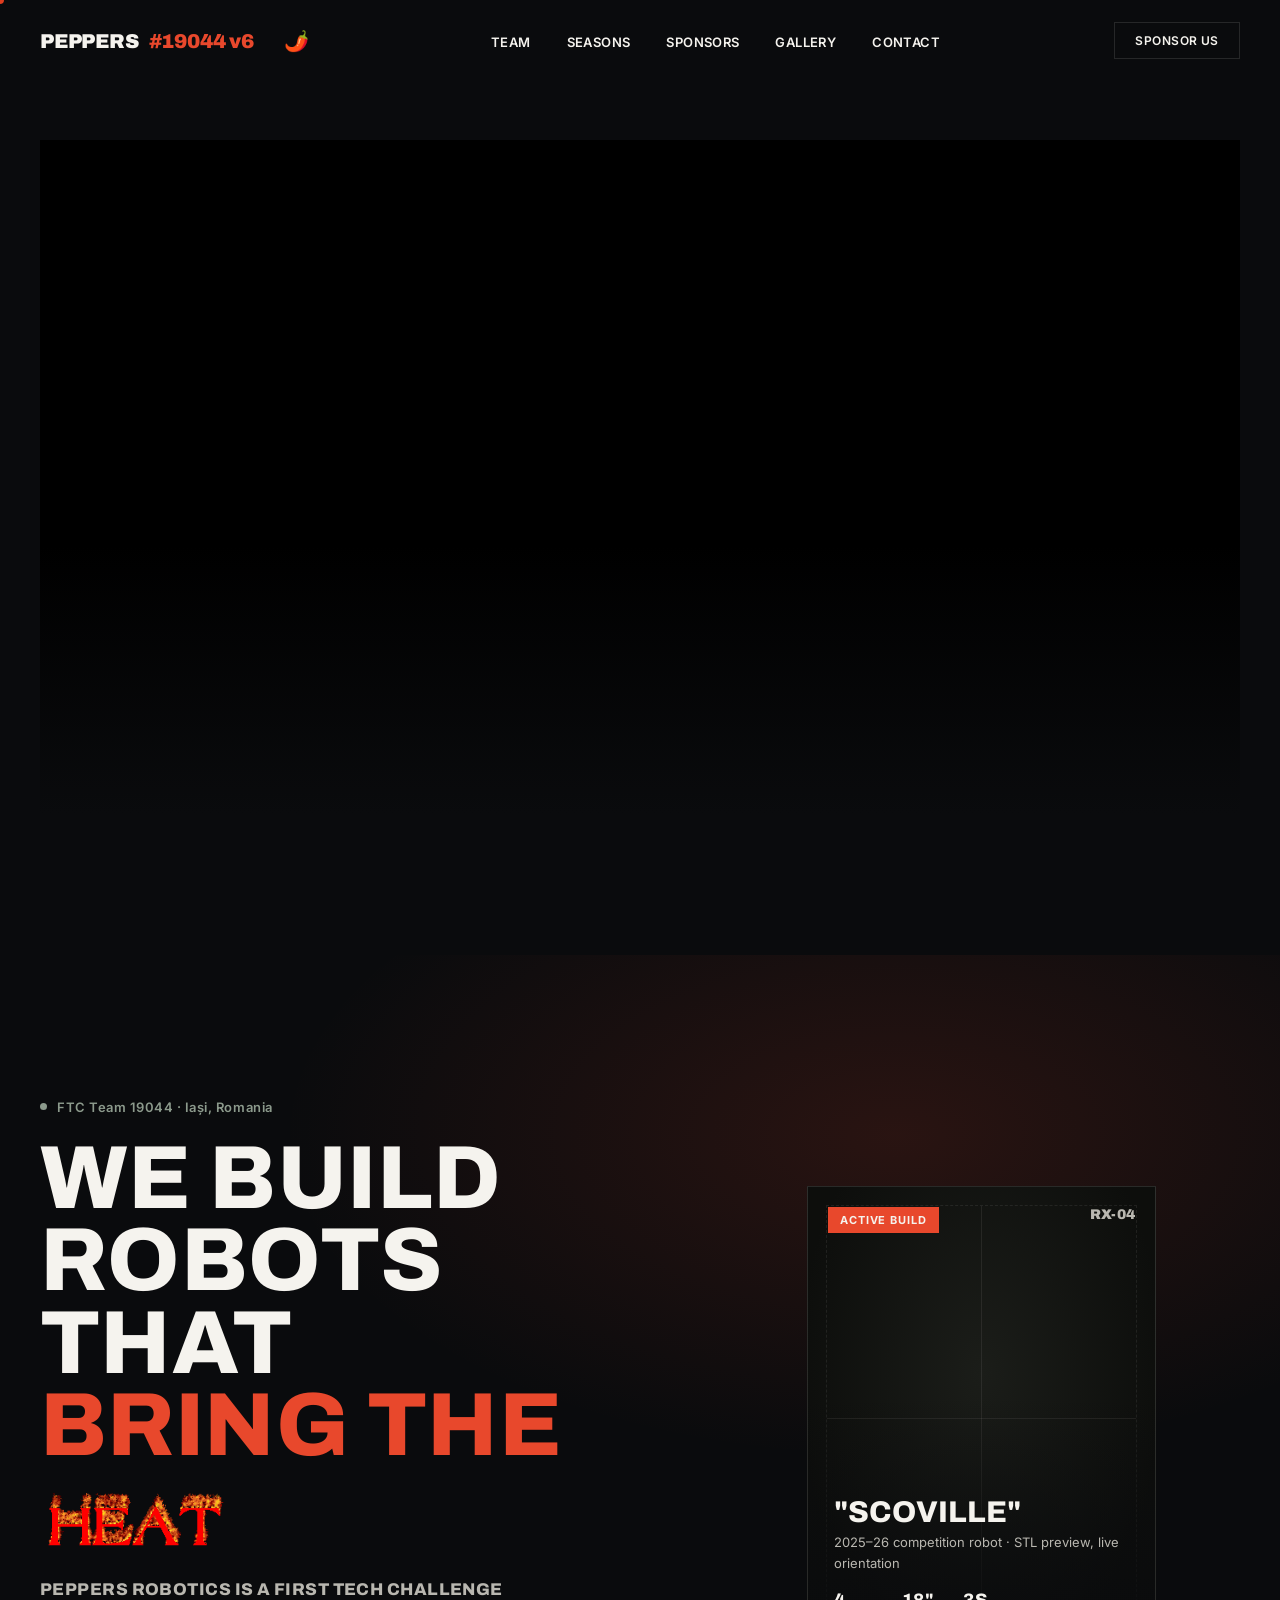
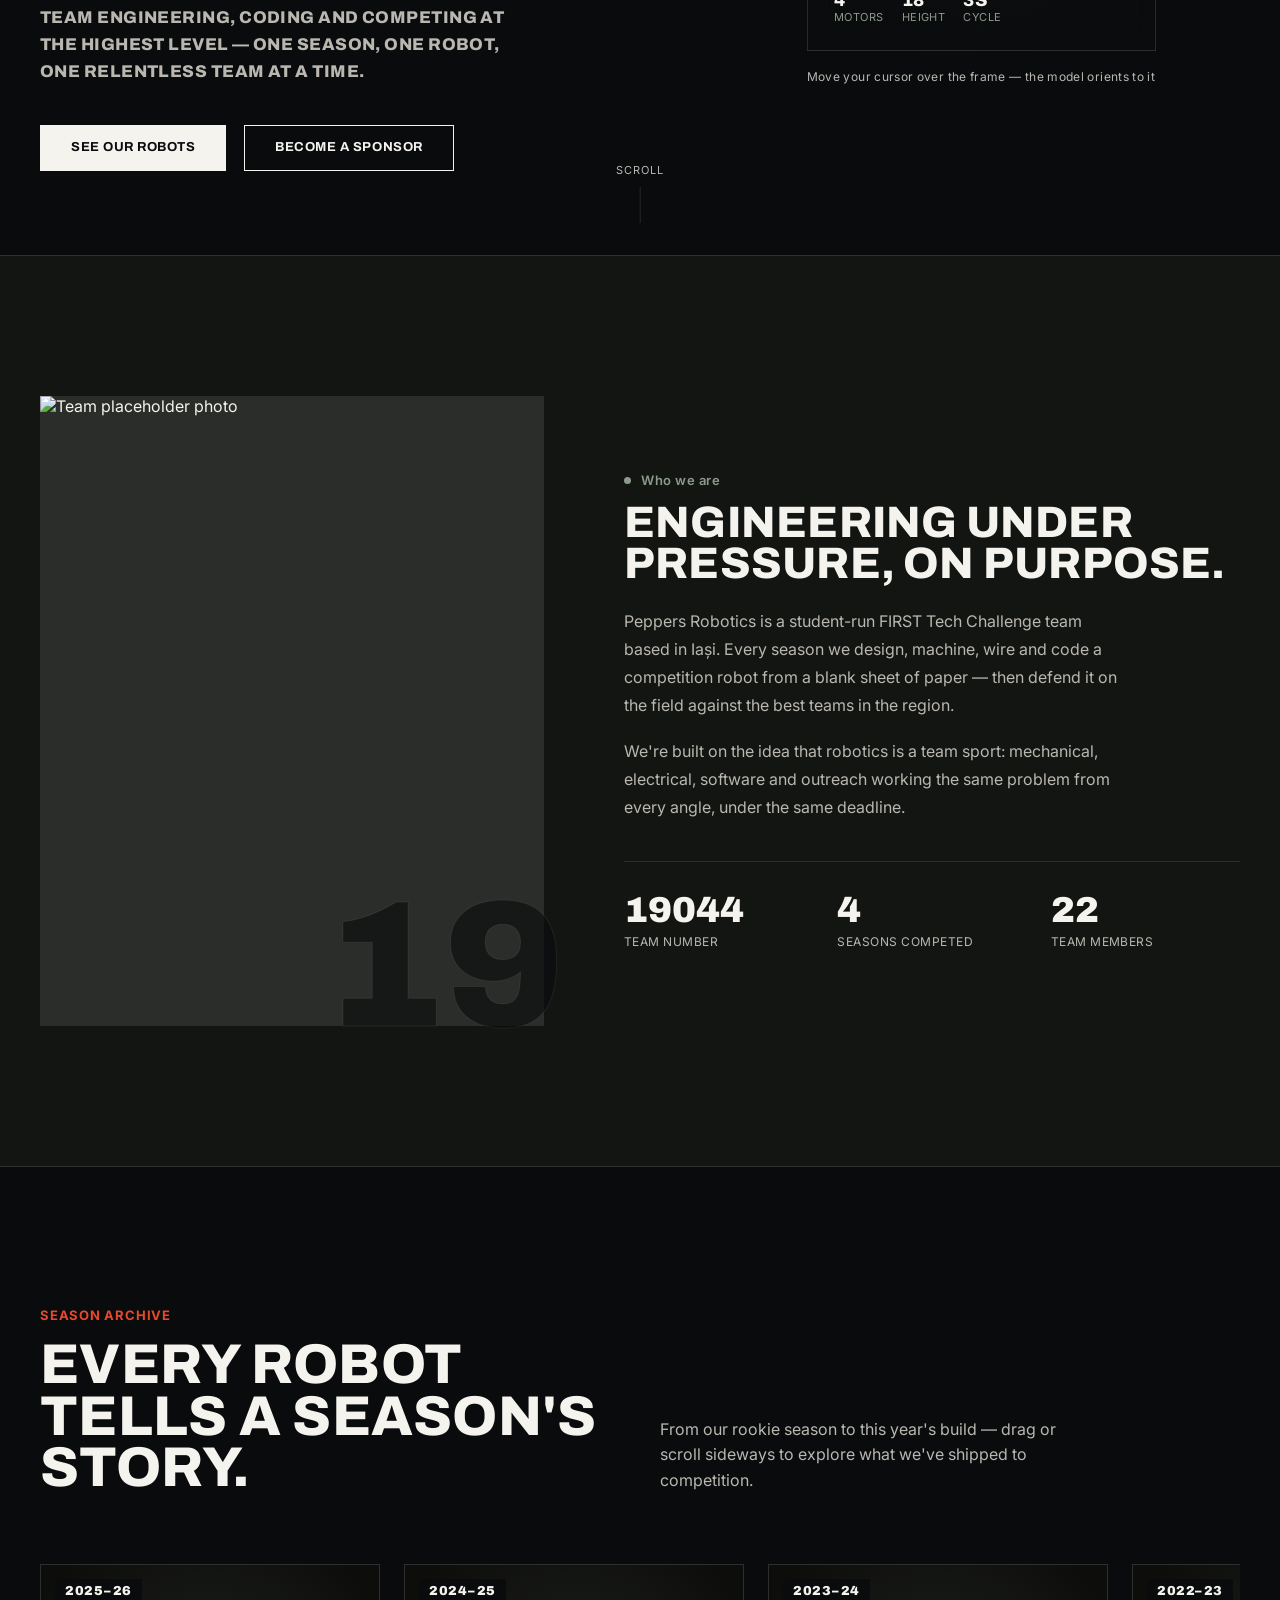
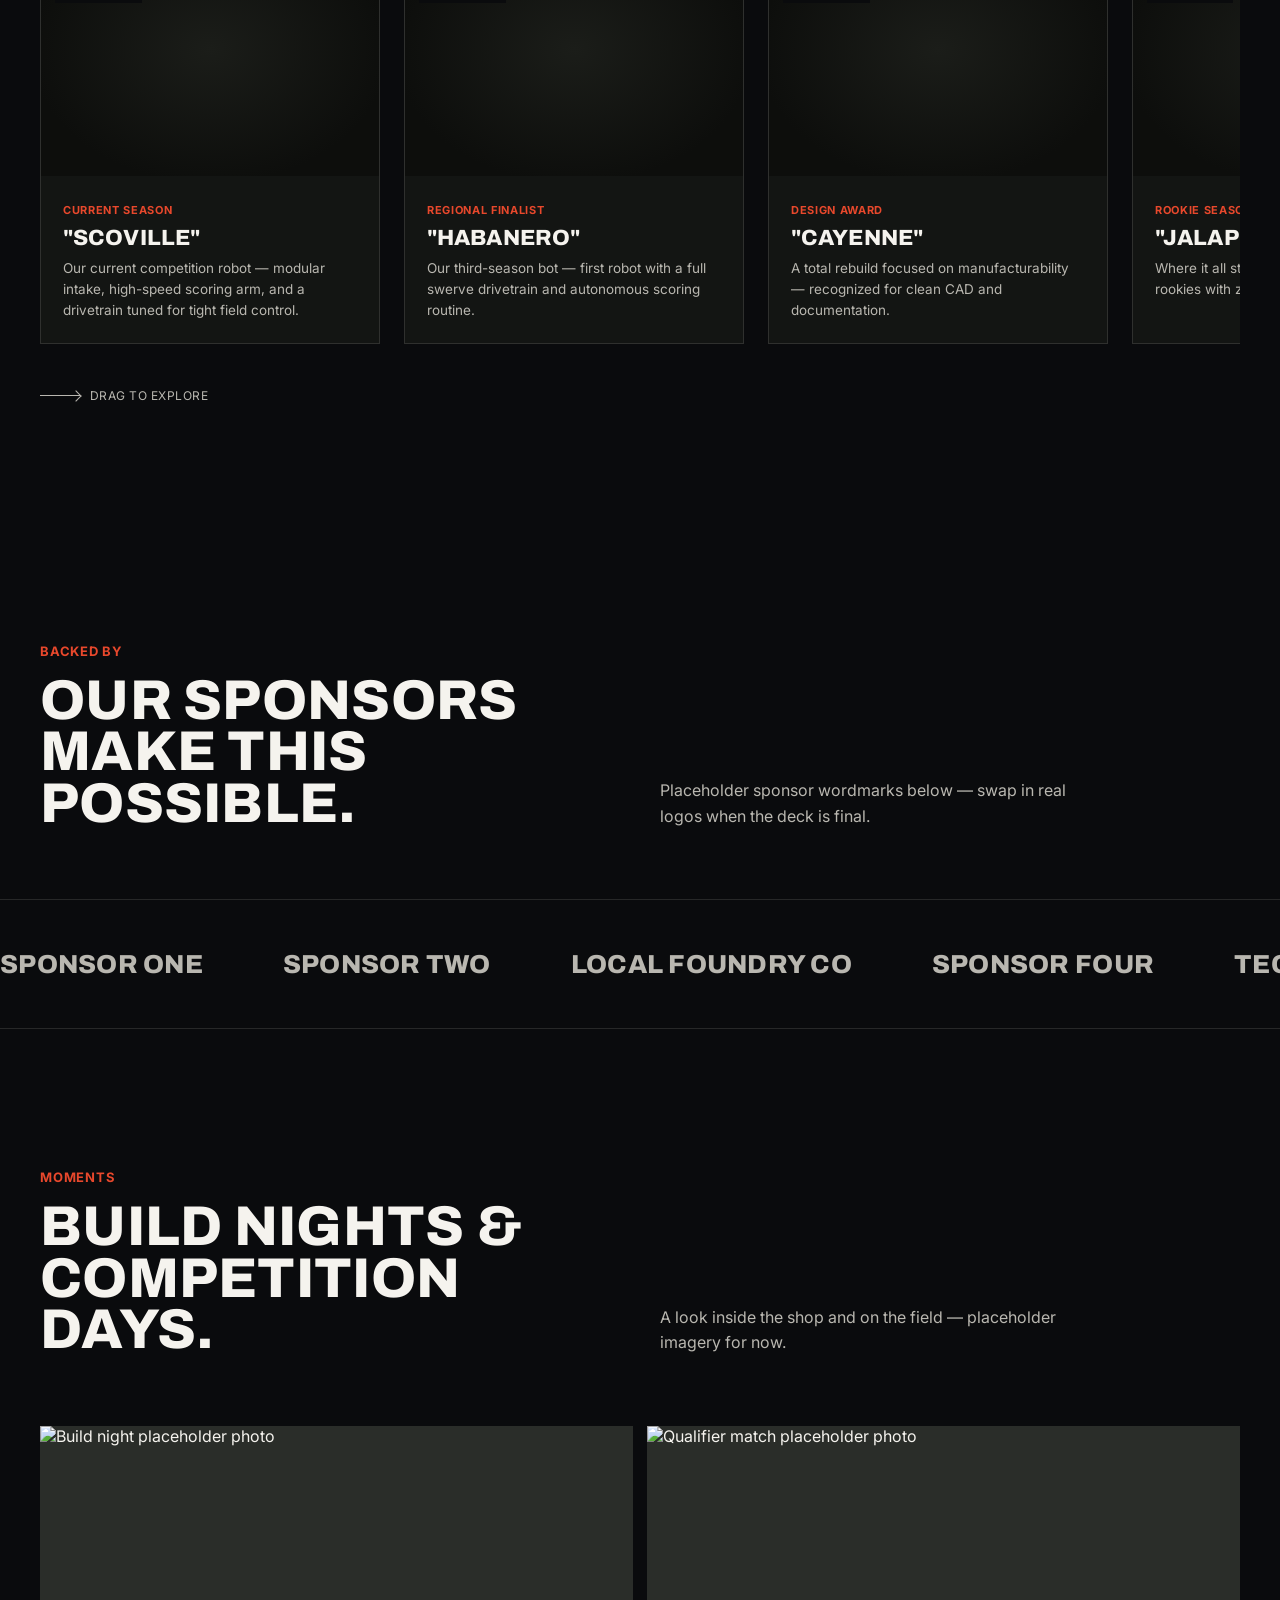
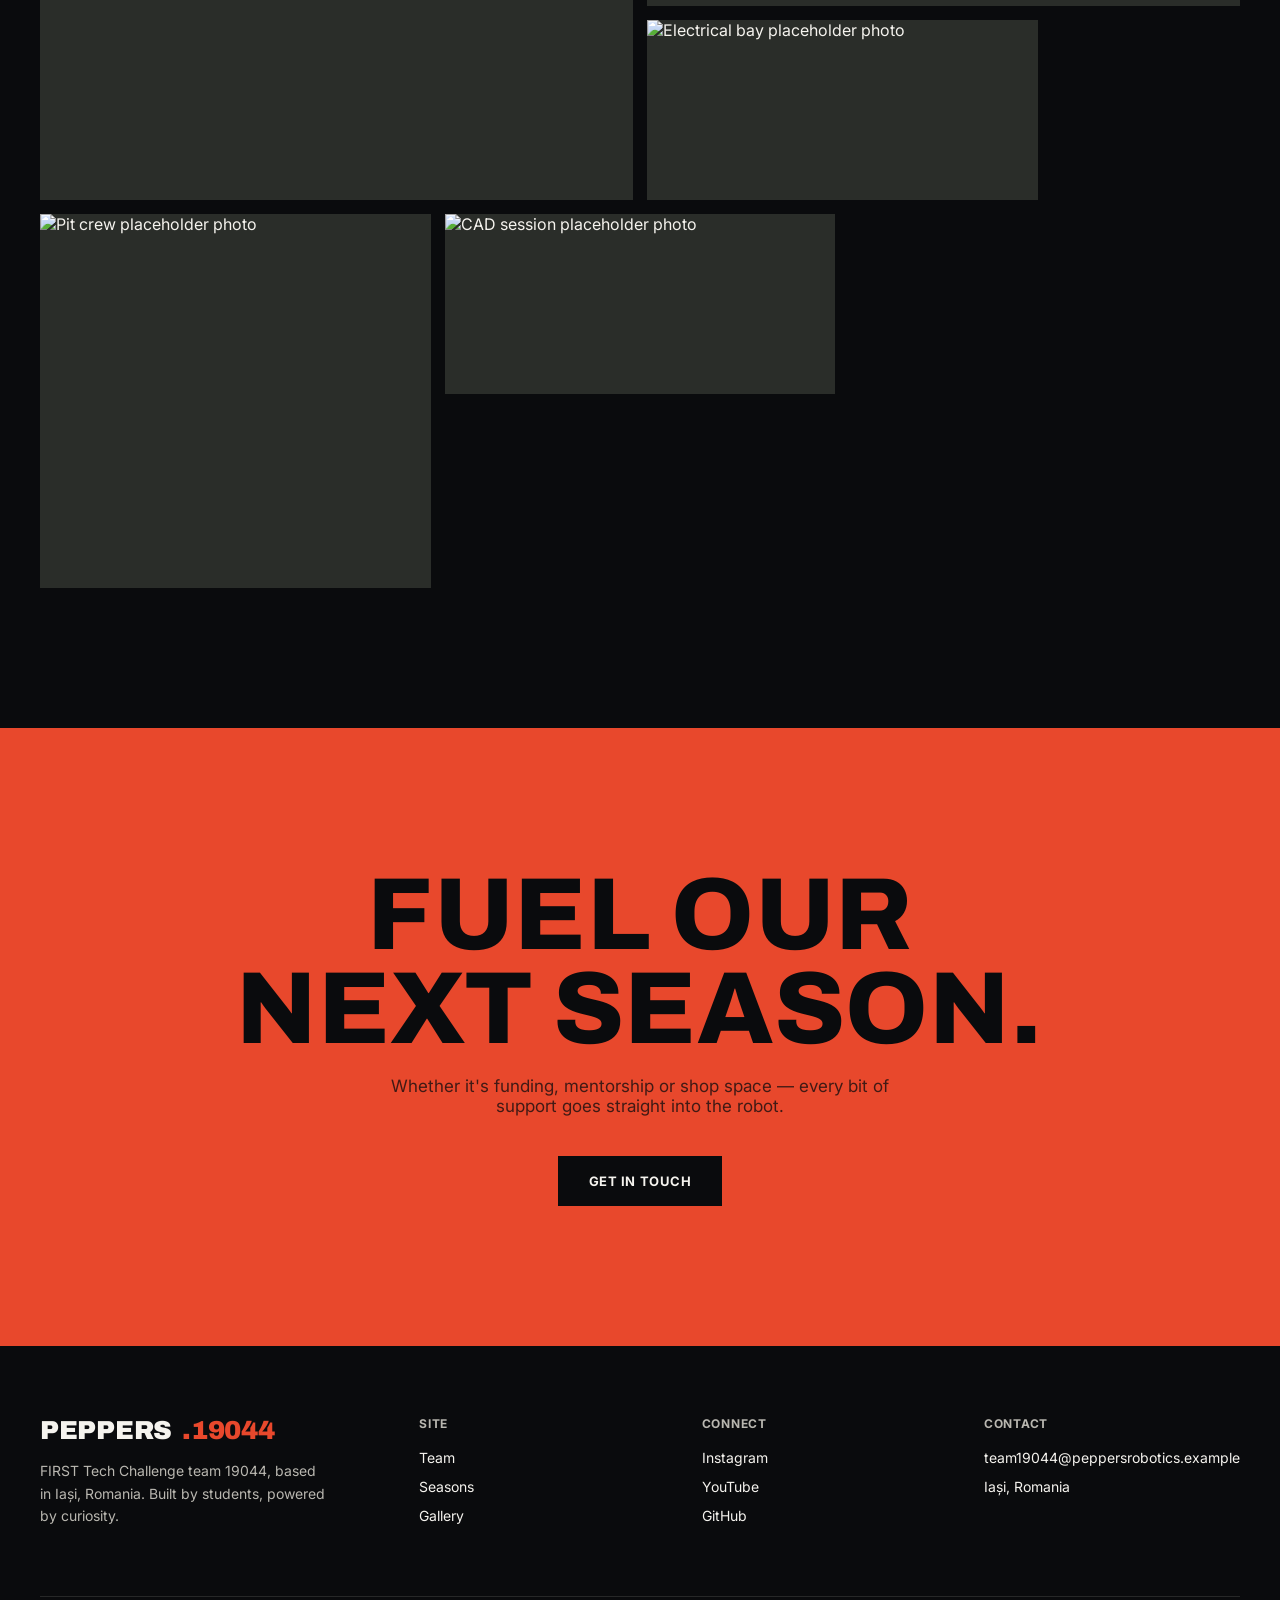
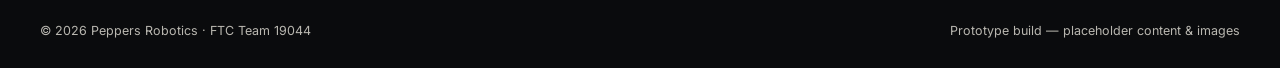
==== commit 79088ebf: "V6: added video" ====
--- a/index.html
+++ b/index.html
@@ -118,6 +118,25 @@
   .nav-cta:hover{background:var(--red);border-color:var(--red);}
   .burger{display:none;}
 
+  /* ---------- INTRO VIDEO ---------- */
+  .intro-video{
+    position:relative;width:100%;background:var(--black);
+    display:flex;align-items:center;justify-content:center;
+  }
+  .intro-video-frame{
+    position:relative;width:100%;max-width:1400px;margin:0 auto;
+    aspect-ratio:16/9;overflow:hidden;
+    background:#000;
+  }
+  .intro-video-frame video{
+    position:absolute;inset:0;width:100%;height:100%;object-fit:cover;display:block;
+  }
+  .intro-video-frame::after{
+    content:'';position:absolute;inset:0;
+    background:linear-gradient(180deg, rgba(10,11,13,0) 60%, var(--black) 100%);
+    pointer-events:none;
+  }
+
   /* ---------- HERO ---------- */
   .hero{
     position:relative;min-height:100svh;display:flex;flex-direction:column;justify-content:center;
@@ -393,7 +412,7 @@
 </div>
 
 <header id="siteHeader">
-  <div class="logo">PEPPERS<span>#19044 v5</span> <button id="themeToggle" class="theme-toggle" title="Toggle dark/light mode">🌶️</button></div>
+  <div class="logo">PEPPERS<span>#19044 v6</span> <button id="themeToggle" class="theme-toggle" title="Toggle dark/light mode">🌶️</button></div>
   <nav>
     <ul>
       <li><a href="#about">Team</a></li>
@@ -406,6 +425,15 @@
   <a href="#contact" class="nav-cta">Sponsor Us</a>
   <div class="burger"><span></span><span></span><span></span></div>
 </header>
+
+<!-- INTRO VIDEO -->
+<section class="intro-video" id="introVideo">
+  <div class="intro-video-frame" id="introVideoFrame">
+    <video id="introVideoEl" autoplay muted loop playsinline>
+      <source src="intro-video.mp4" type="video/mp4">
+    </video>
+  </div>
+</section>
 
 <!-- HERO -->
 <section class="hero">
@@ -648,6 +676,23 @@
     el.addEventListener('mouseleave', () => cursorDot.classList.remove('big'));
   });
 
+  // ---------- Intro video: fade out as it scrolls back up out of view ----------
+  const introVideoFrame = document.getElementById('introVideoFrame');
+  if (introVideoFrame) {
+    const updateIntroFade = () => {
+      const rect = introVideoFrame.getBoundingClientRect();
+      // Fully visible (top at or below 0) -> opacity 1
+      // As the top scrolls above the viewport, fade toward 0 over one frame-height of scroll
+      const fadeDistance = Math.max(rect.height, 1);
+      const scrolledPast = Math.max(0, -rect.top);
+      const opacity = Math.max(0, 1 - (scrolledPast / fadeDistance));
+      introVideoFrame.style.opacity = opacity;
+    };
+    updateIntroFade();
+    window.addEventListener('scroll', updateIntroFade, { passive: true });
+    window.addEventListener('resize', updateIntroFade);
+  }
+
   // ---------- Header scroll state ----------
   const header = document.getElementById('siteHeader');
   window.addEventListener('scroll', () => {
@@ -844,4 +889,4 @@
   });</script>
 
 </body>
-</html>
+</html>
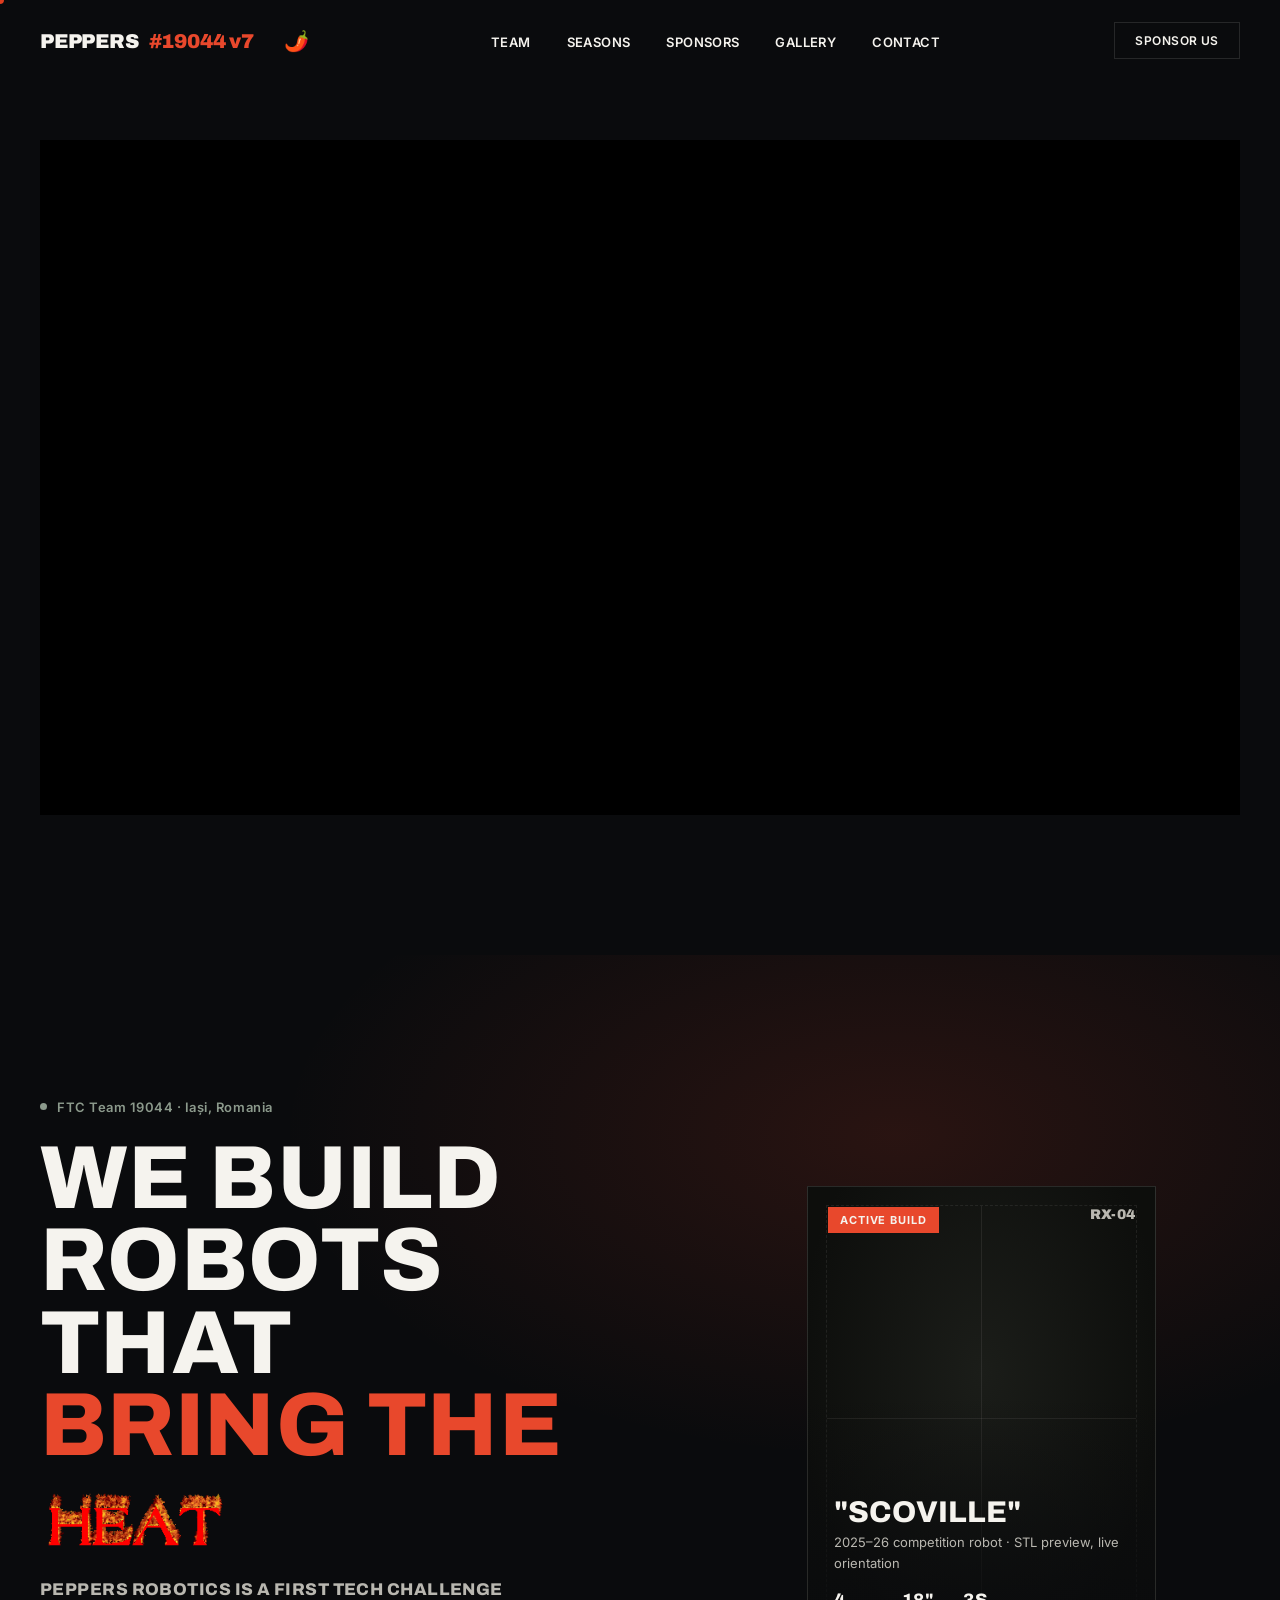
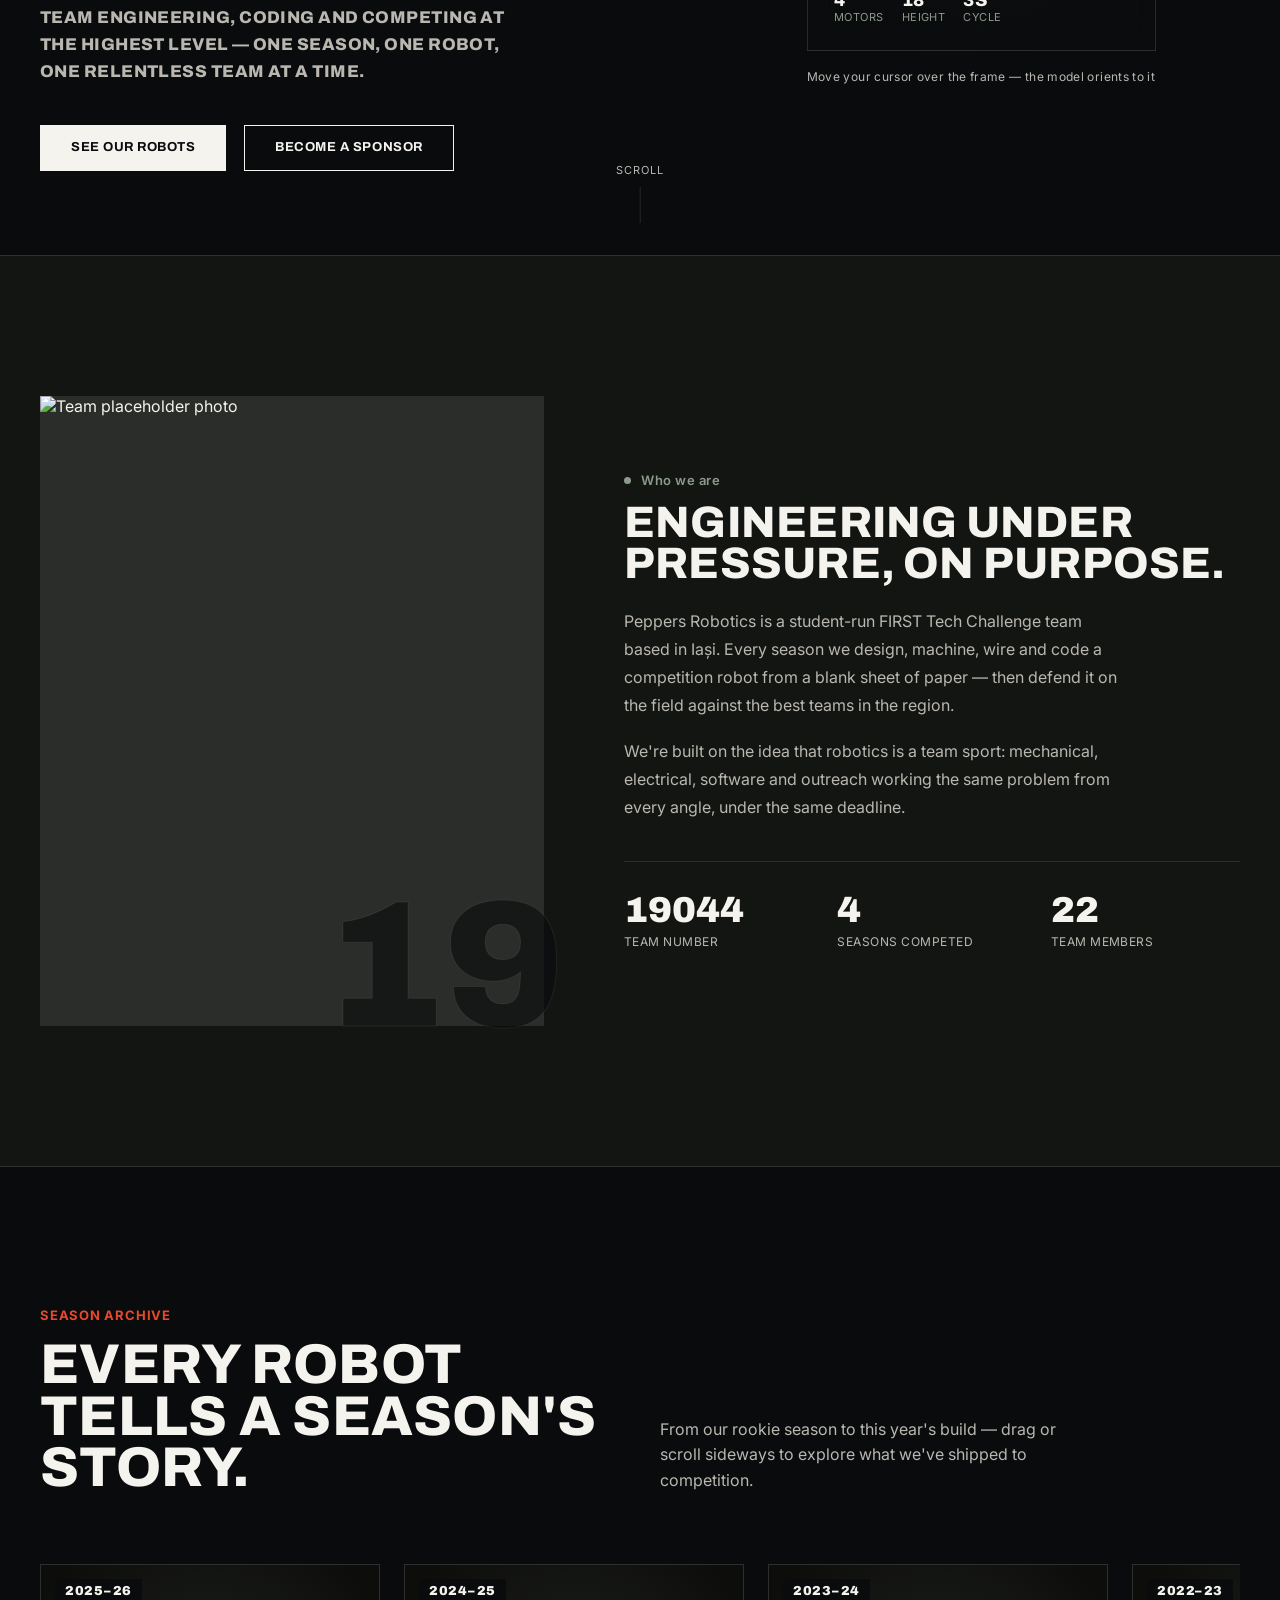
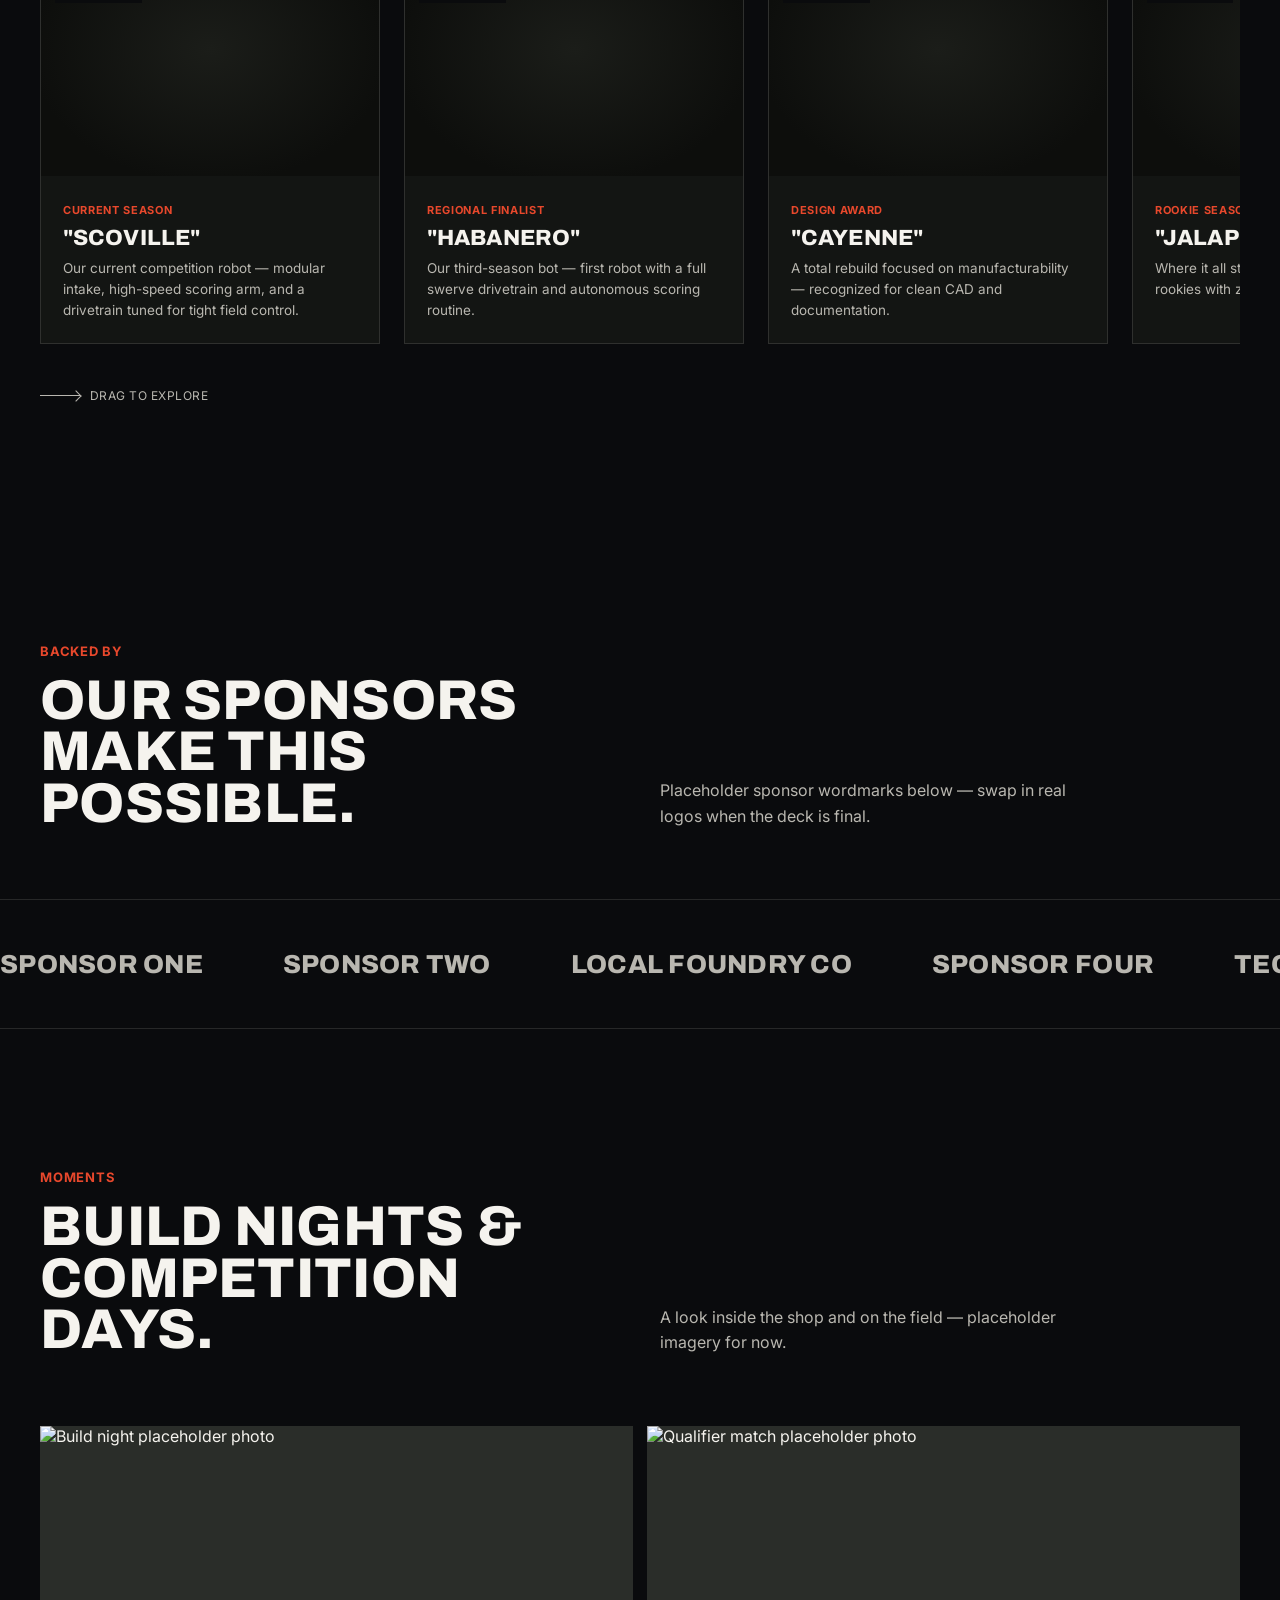
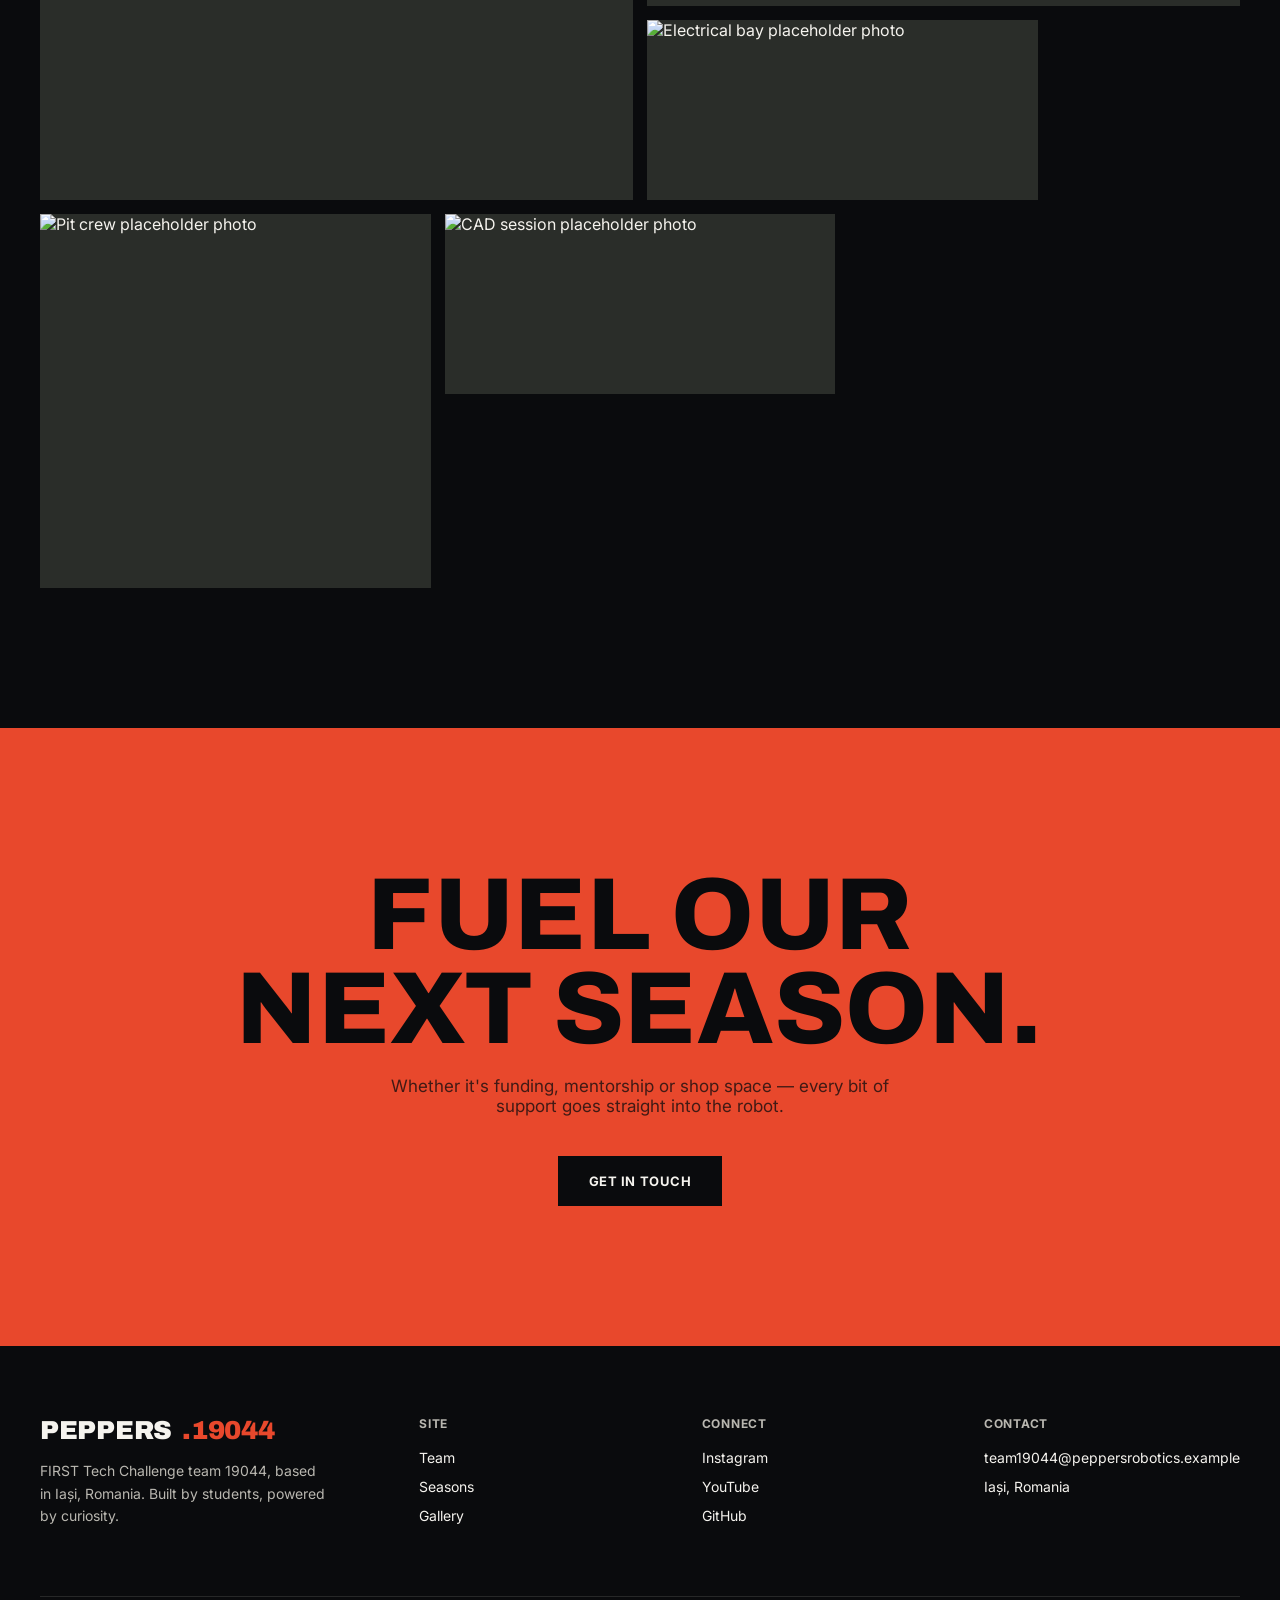
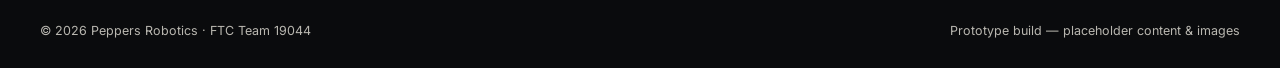
==== commit 381c49bd: "V7:WebM for efficiency" ====
--- a/index.html
+++ b/index.html
@@ -130,11 +130,7 @@
   }
   .intro-video-frame video{
     position:absolute;inset:0;width:100%;height:100%;object-fit:cover;display:block;
-  }
-  .intro-video-frame::after{
-    content:'';position:absolute;inset:0;
-    background:linear-gradient(180deg, rgba(10,11,13,0) 60%, var(--black) 100%);
-    pointer-events:none;
+    will-change:opacity;
   }
 
   /* ---------- HERO ---------- */
@@ -412,7 +408,7 @@
 </div>
 
 <header id="siteHeader">
-  <div class="logo">PEPPERS<span>#19044 v6</span> <button id="themeToggle" class="theme-toggle" title="Toggle dark/light mode">🌶️</button></div>
+  <div class="logo">PEPPERS<span>#19044 v7</span> <button id="themeToggle" class="theme-toggle" title="Toggle dark/light mode">🌶️</button></div>
   <nav>
     <ul>
       <li><a href="#about">Team</a></li>
@@ -679,6 +675,7 @@
   // ---------- Intro video: fade out as it scrolls back up out of view ----------
   const introVideoFrame = document.getElementById('introVideoFrame');
   if (introVideoFrame) {
+    let rafId;
     const updateIntroFade = () => {
       const rect = introVideoFrame.getBoundingClientRect();
       // Fully visible (top at or below 0) -> opacity 1
@@ -688,8 +685,12 @@
       const opacity = Math.max(0, 1 - (scrolledPast / fadeDistance));
       introVideoFrame.style.opacity = opacity;
     };
+    const onScroll = () => {
+      cancelAnimationFrame(rafId);
+      rafId = requestAnimationFrame(updateIntroFade);
+    };
     updateIntroFade();
-    window.addEventListener('scroll', updateIntroFade, { passive: true });
+    window.addEventListener('scroll', onScroll, { passive: true });
     window.addEventListener('resize', updateIntroFade);
   }
 
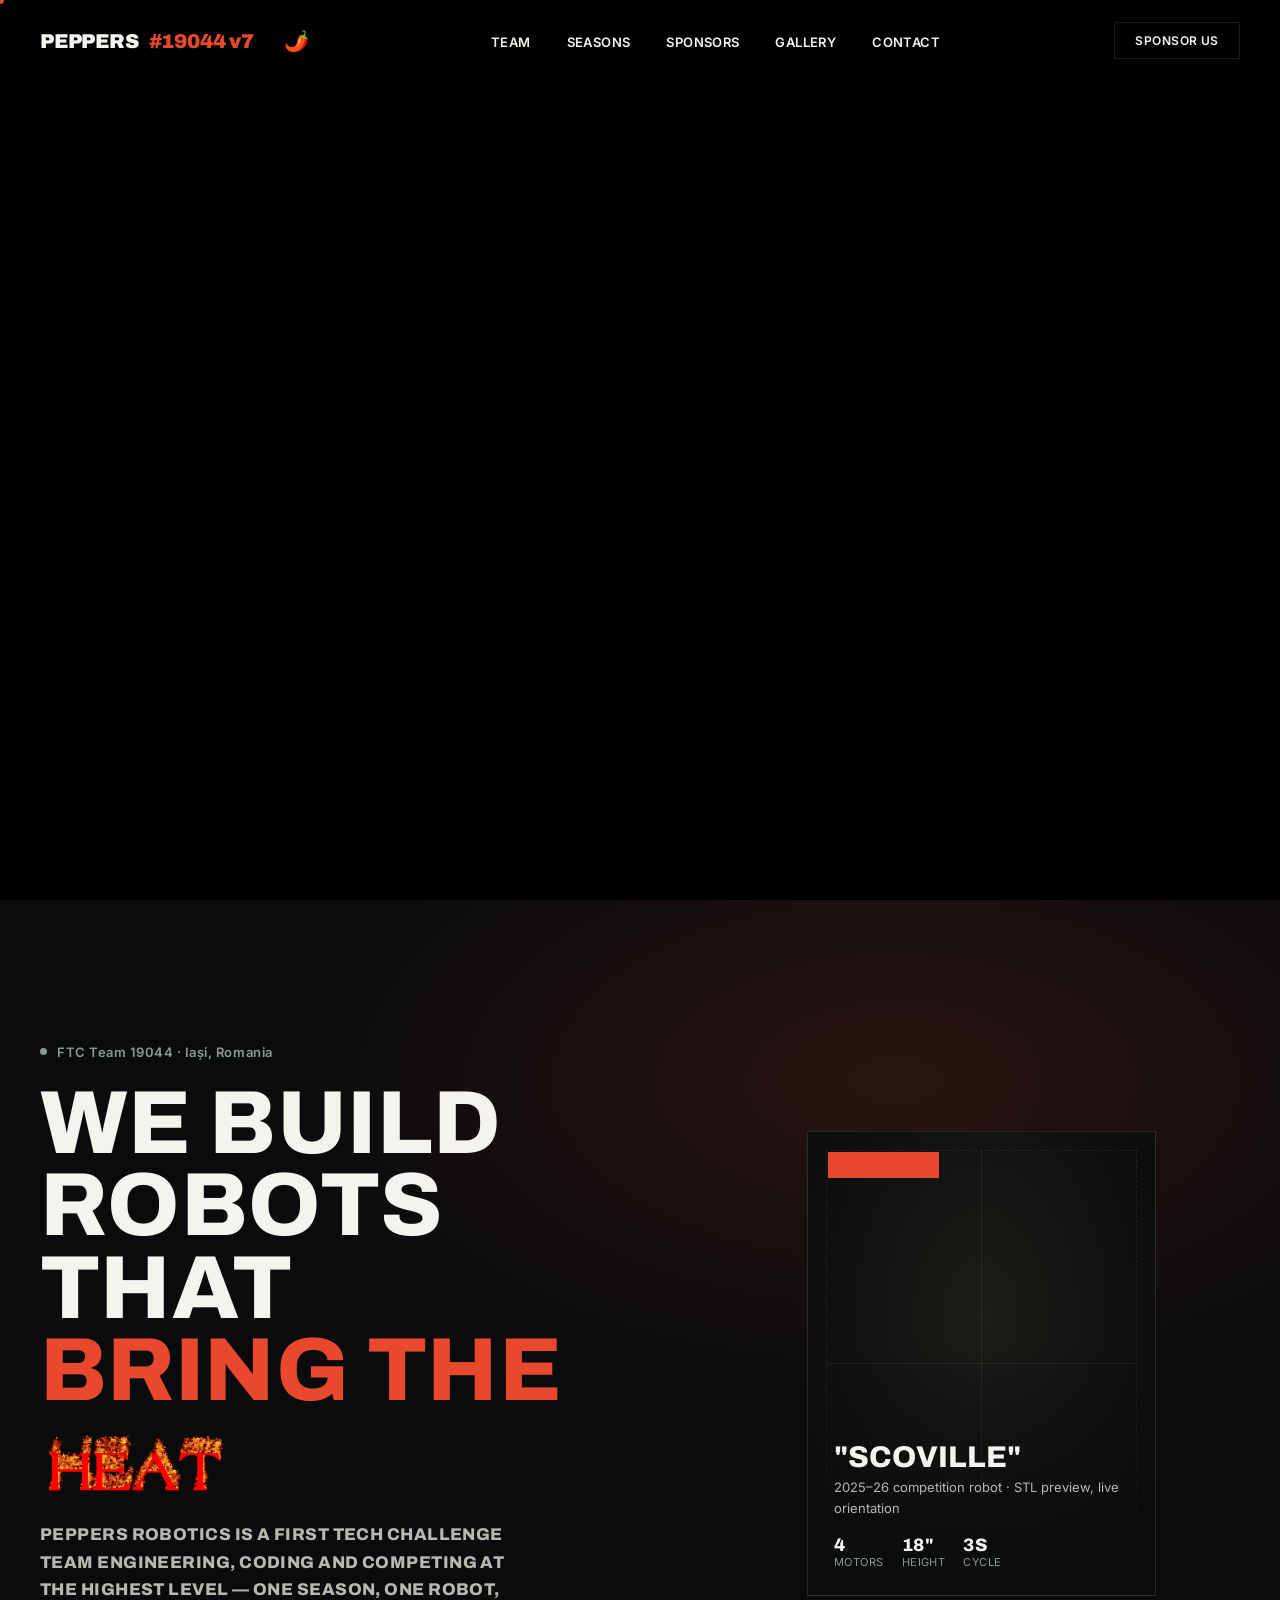
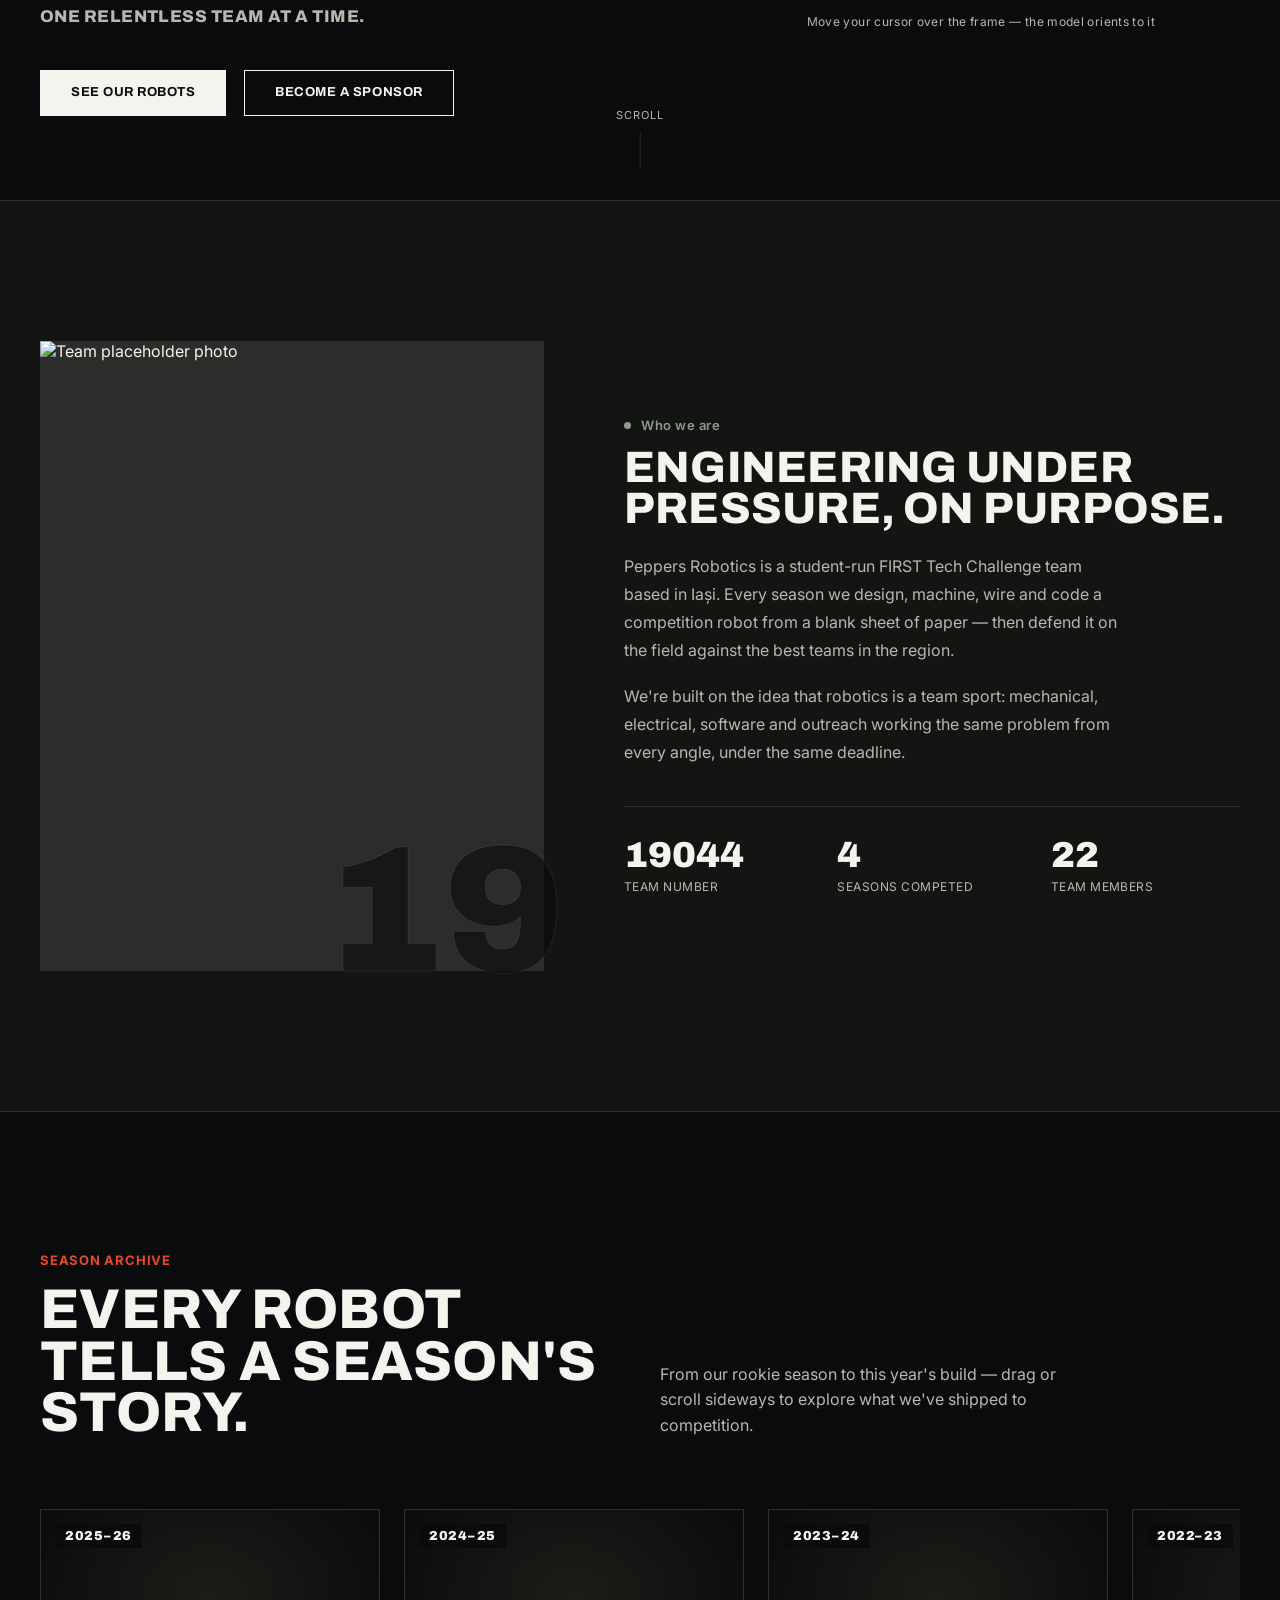
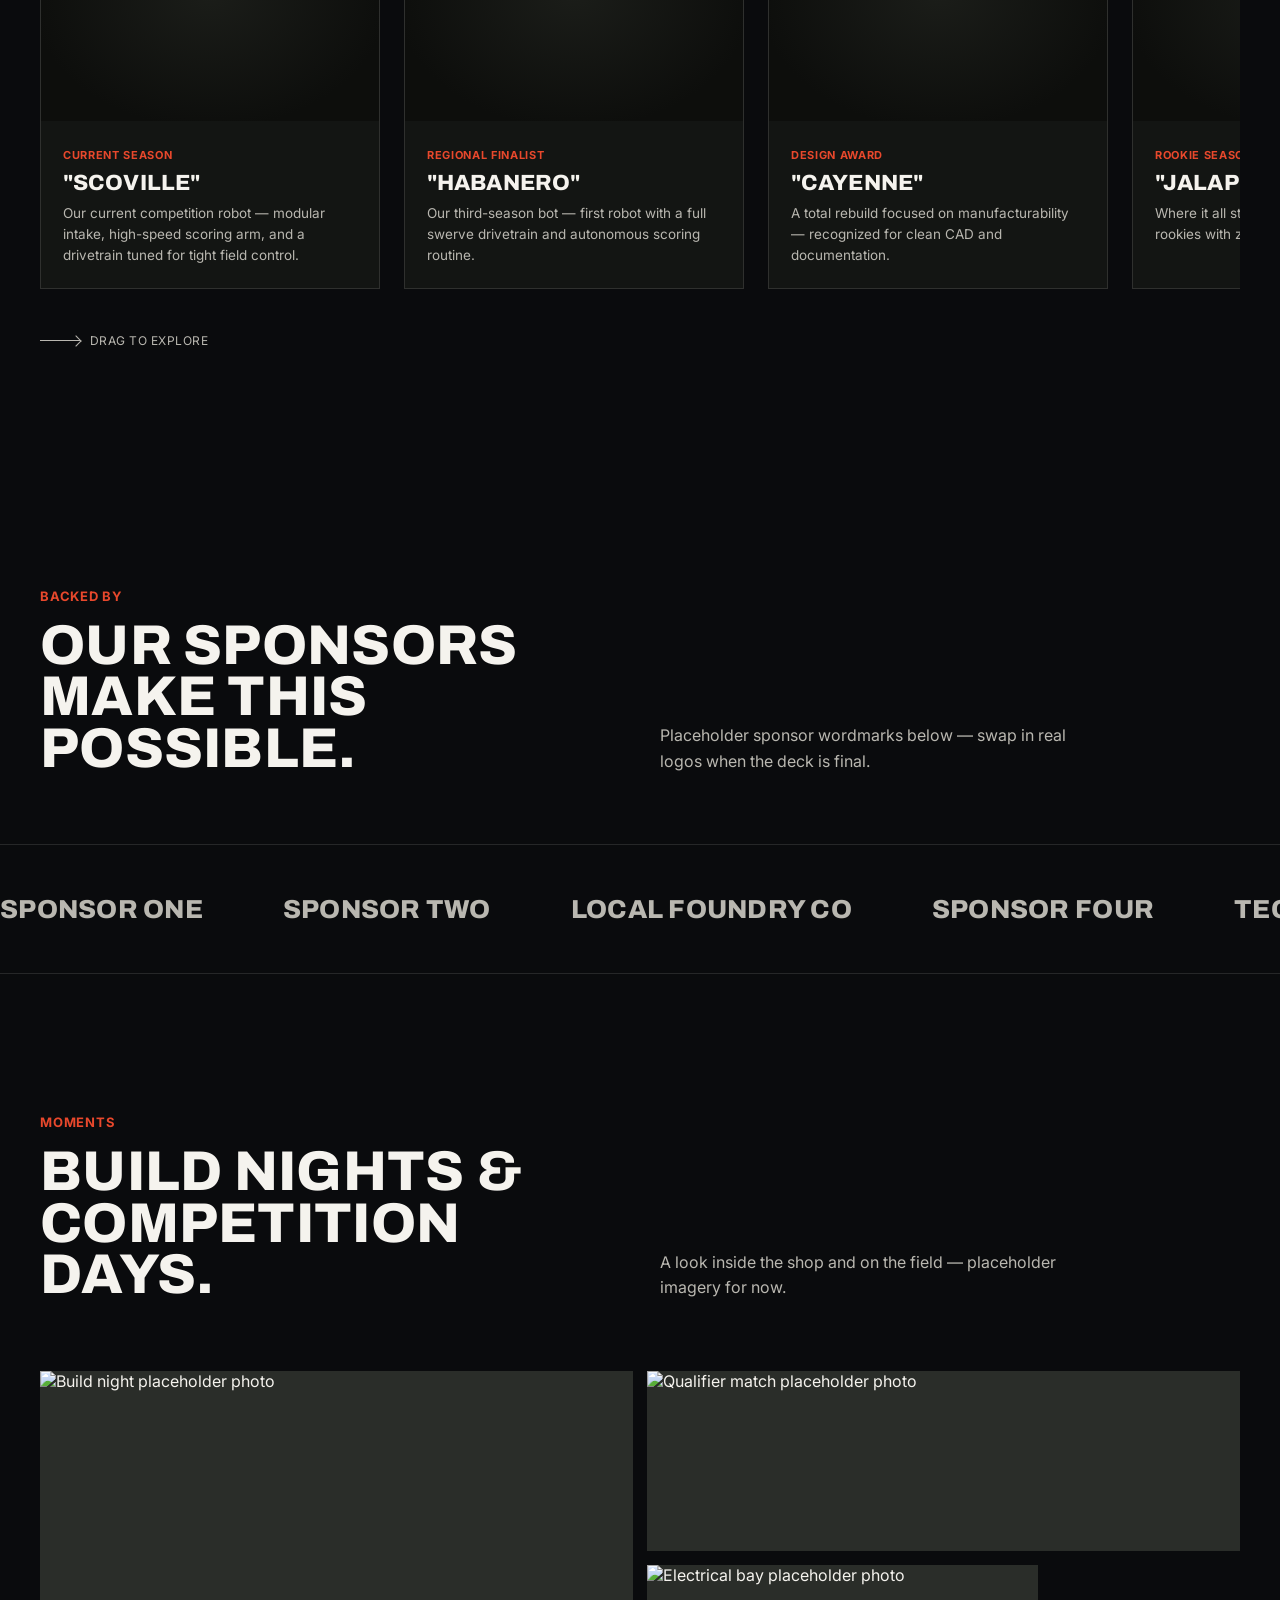
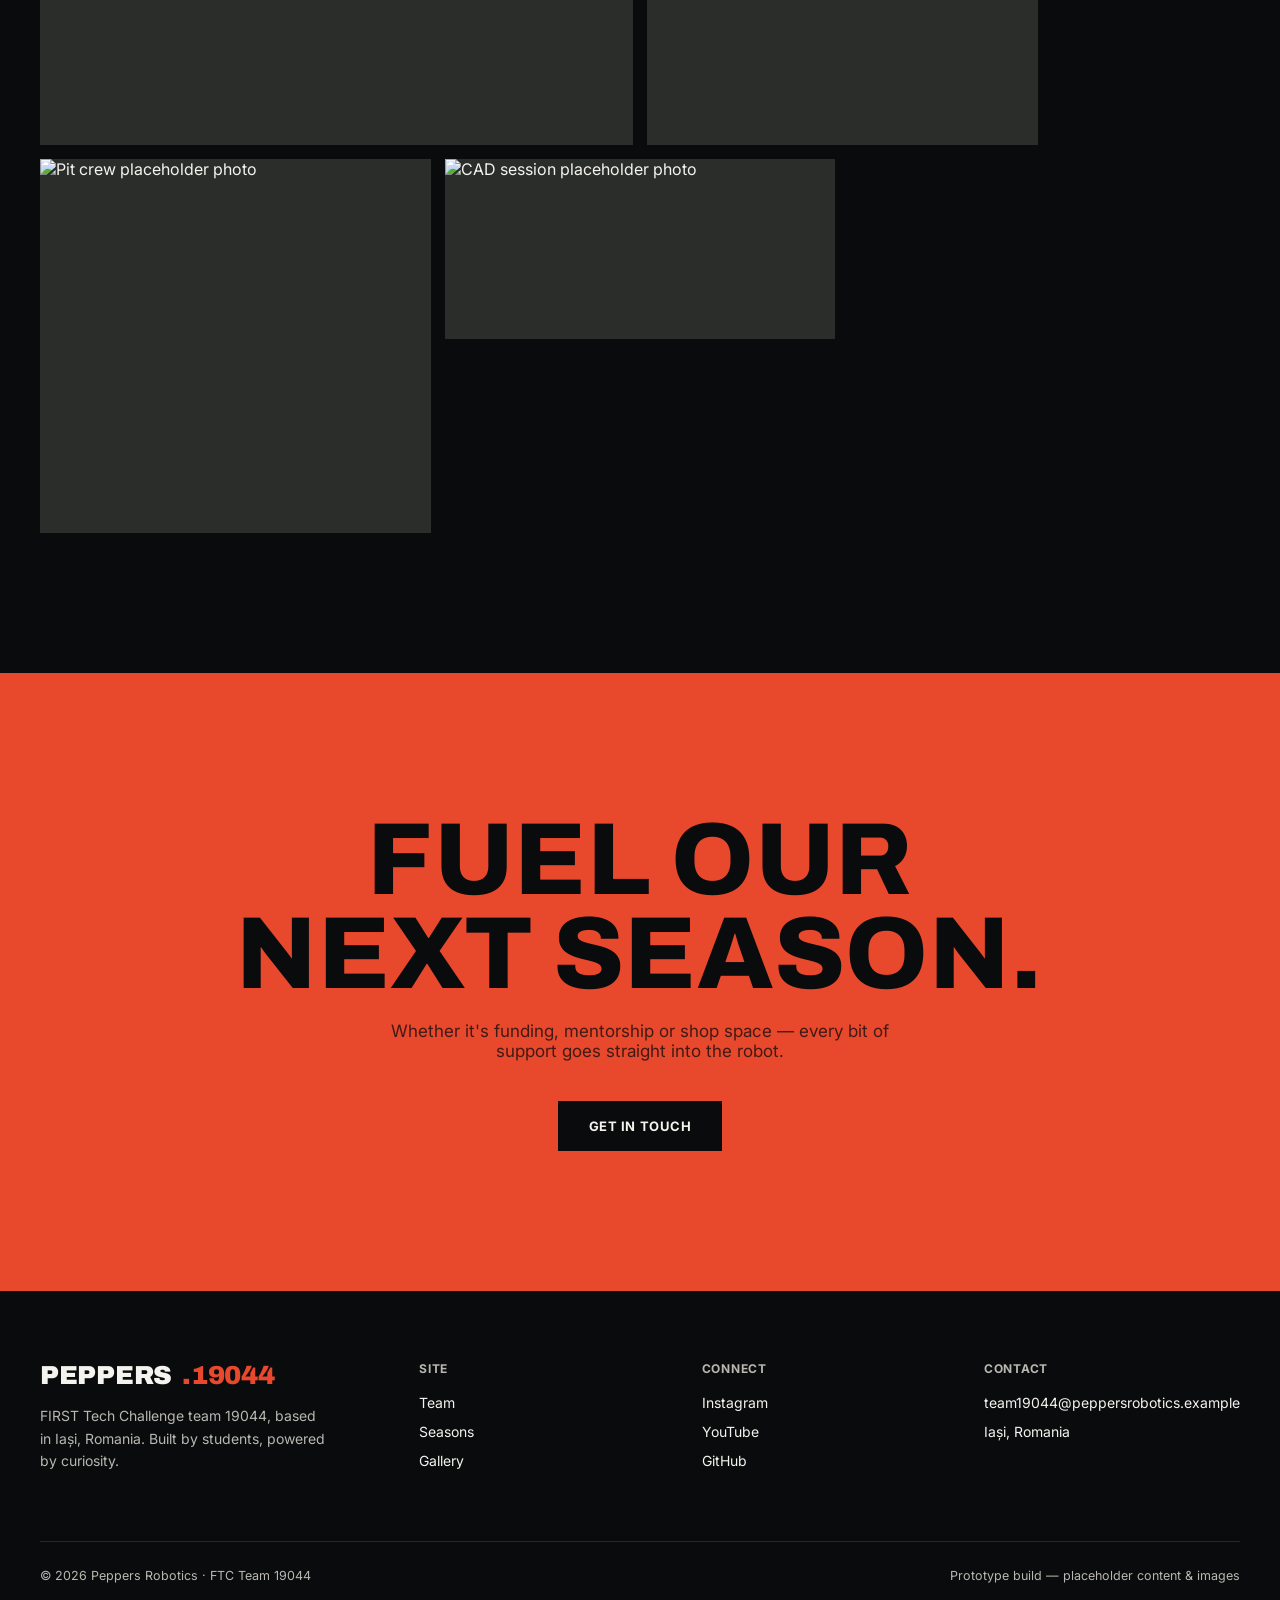
==== commit fbc2ee52: "V7: aparently i didnt upload WebM fix, fallback MP4 kicks in" ====
--- a/index.html
+++ b/index.html
@@ -120,18 +120,16 @@
 
   /* ---------- INTRO VIDEO ---------- */
   .intro-video{
-    position:relative;width:100%;background:var(--black);
-    display:flex;align-items:center;justify-content:center;
+    position:fixed;inset:0;z-index:-1;width:100vw;height:100vh;background:#000;
   }
   .intro-video-frame{
-    position:relative;width:100%;max-width:1400px;margin:0 auto;
-    aspect-ratio:16/9;overflow:hidden;
-    background:#000;
+    position:absolute;inset:0;width:100%;height:100%;overflow:hidden;background:#000;
   }
   .intro-video-frame video{
     position:absolute;inset:0;width:100%;height:100%;object-fit:cover;display:block;
     will-change:opacity;
   }
+  .intro-video-spacer{height:100svh;width:100%;}
 
   /* ---------- HERO ---------- */
   .hero{
@@ -423,13 +421,14 @@
 </header>
 
 <!-- INTRO VIDEO -->
-<section class="intro-video" id="introVideo">
+<div class="intro-video" id="introVideo">
   <div class="intro-video-frame" id="introVideoFrame">
     <video id="introVideoEl" autoplay muted loop playsinline>
       <source src="intro-video.mp4" type="video/mp4">
     </video>
   </div>
-</section>
+</div>
+<div class="intro-video-spacer"></div>
 
 <!-- HERO -->
 <section class="hero">
@@ -672,18 +671,21 @@
     el.addEventListener('mouseleave', () => cursorDot.classList.remove('big'));
   });
 
-  // ---------- Intro video: fade out as it scrolls back up out of view ----------
+  // ---------- Intro video: fixed background, fades then pauses as you scroll ----------
   const introVideoFrame = document.getElementById('introVideoFrame');
-  if (introVideoFrame) {
+  const introVideoEl = document.getElementById('introVideoEl');
+  if (introVideoFrame && introVideoEl) {
     let rafId;
+    let wasZero = false;
     const updateIntroFade = () => {
-      const rect = introVideoFrame.getBoundingClientRect();
-      // Fully visible (top at or below 0) -> opacity 1
-      // As the top scrolls above the viewport, fade toward 0 over one frame-height of scroll
-      const fadeDistance = Math.max(rect.height, 1);
-      const scrolledPast = Math.max(0, -rect.top);
-      const opacity = Math.max(0, 1 - (scrolledPast / fadeDistance));
+      const fadeDistance = Math.max(window.innerHeight, 1);
+      const opacity = Math.max(0, 1 - (window.scrollY / fadeDistance));
       introVideoFrame.style.opacity = opacity;
+      if (opacity <= 0) {
+        if (!wasZero) { introVideoEl.pause(); wasZero = true; }
+      } else if (wasZero) {
+        introVideoEl.play(); wasZero = false;
+      }
     };
     const onScroll = () => {
       cancelAnimationFrame(rafId);
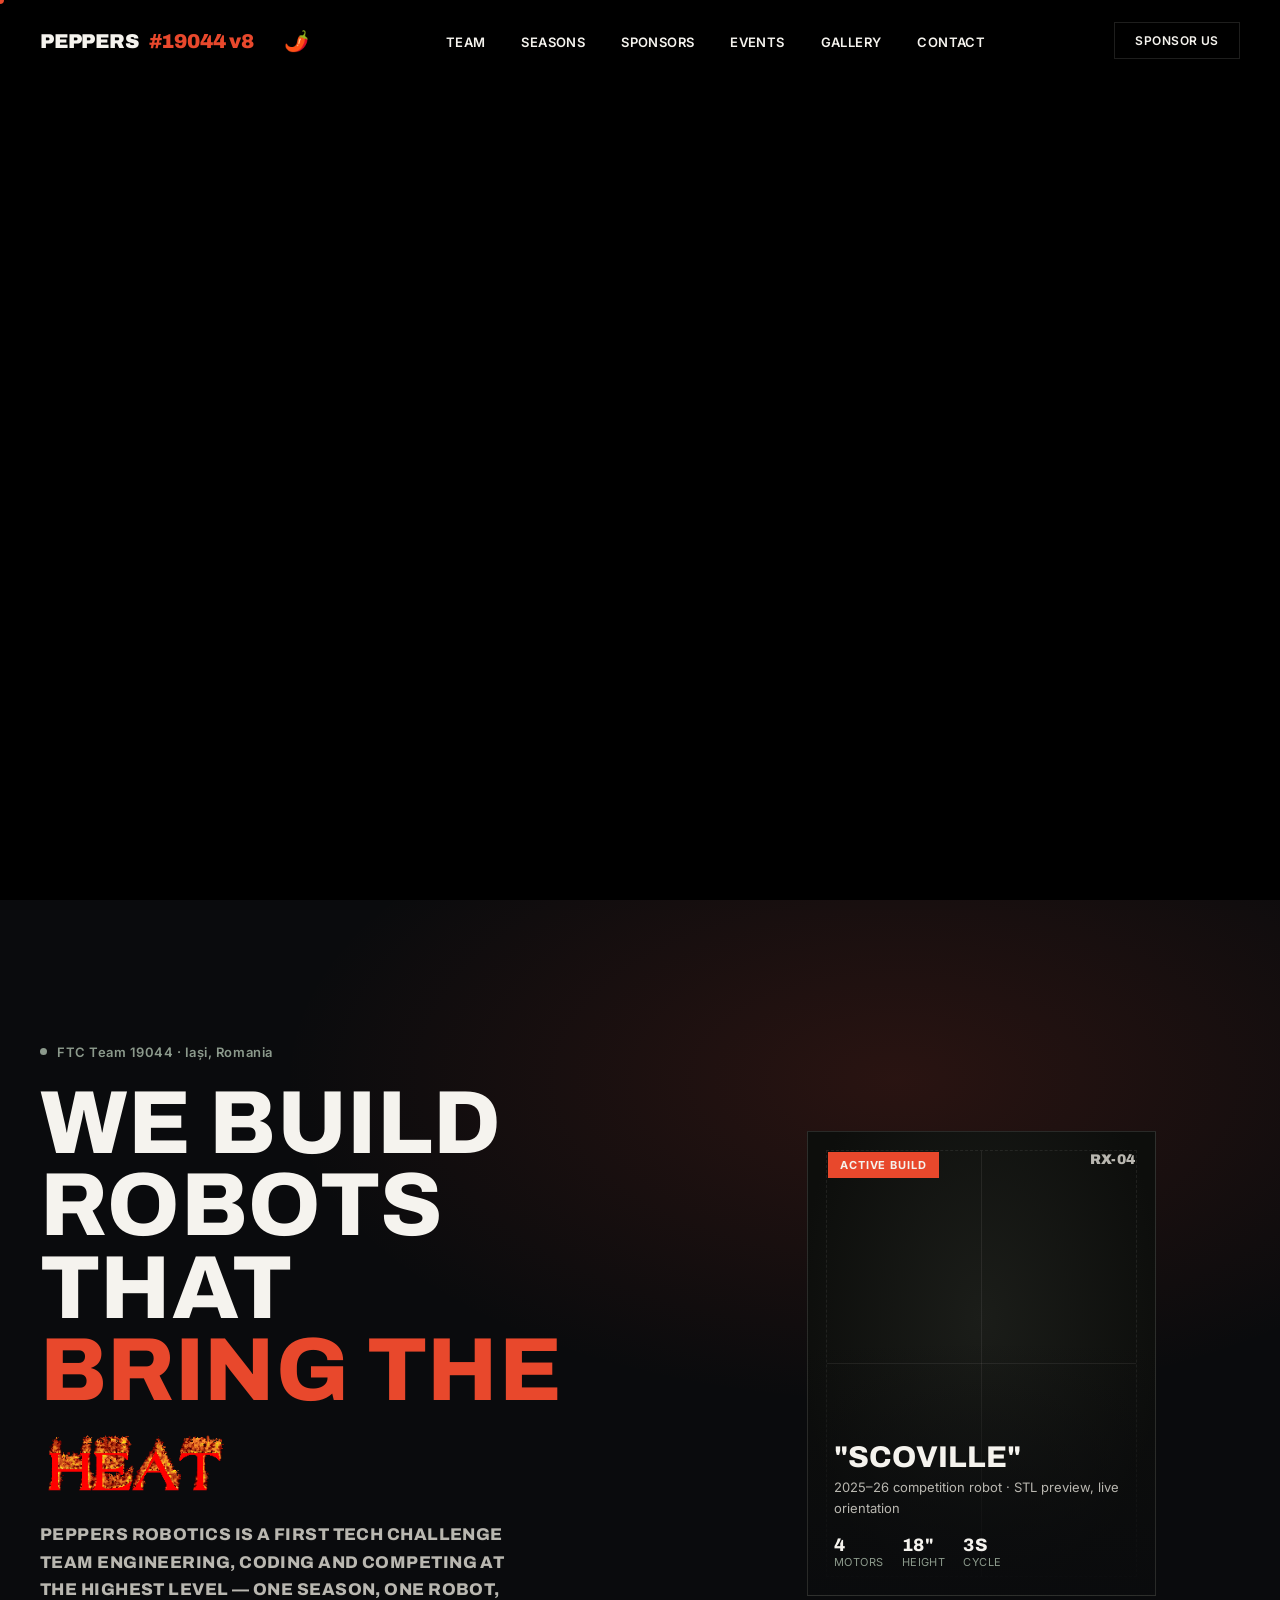
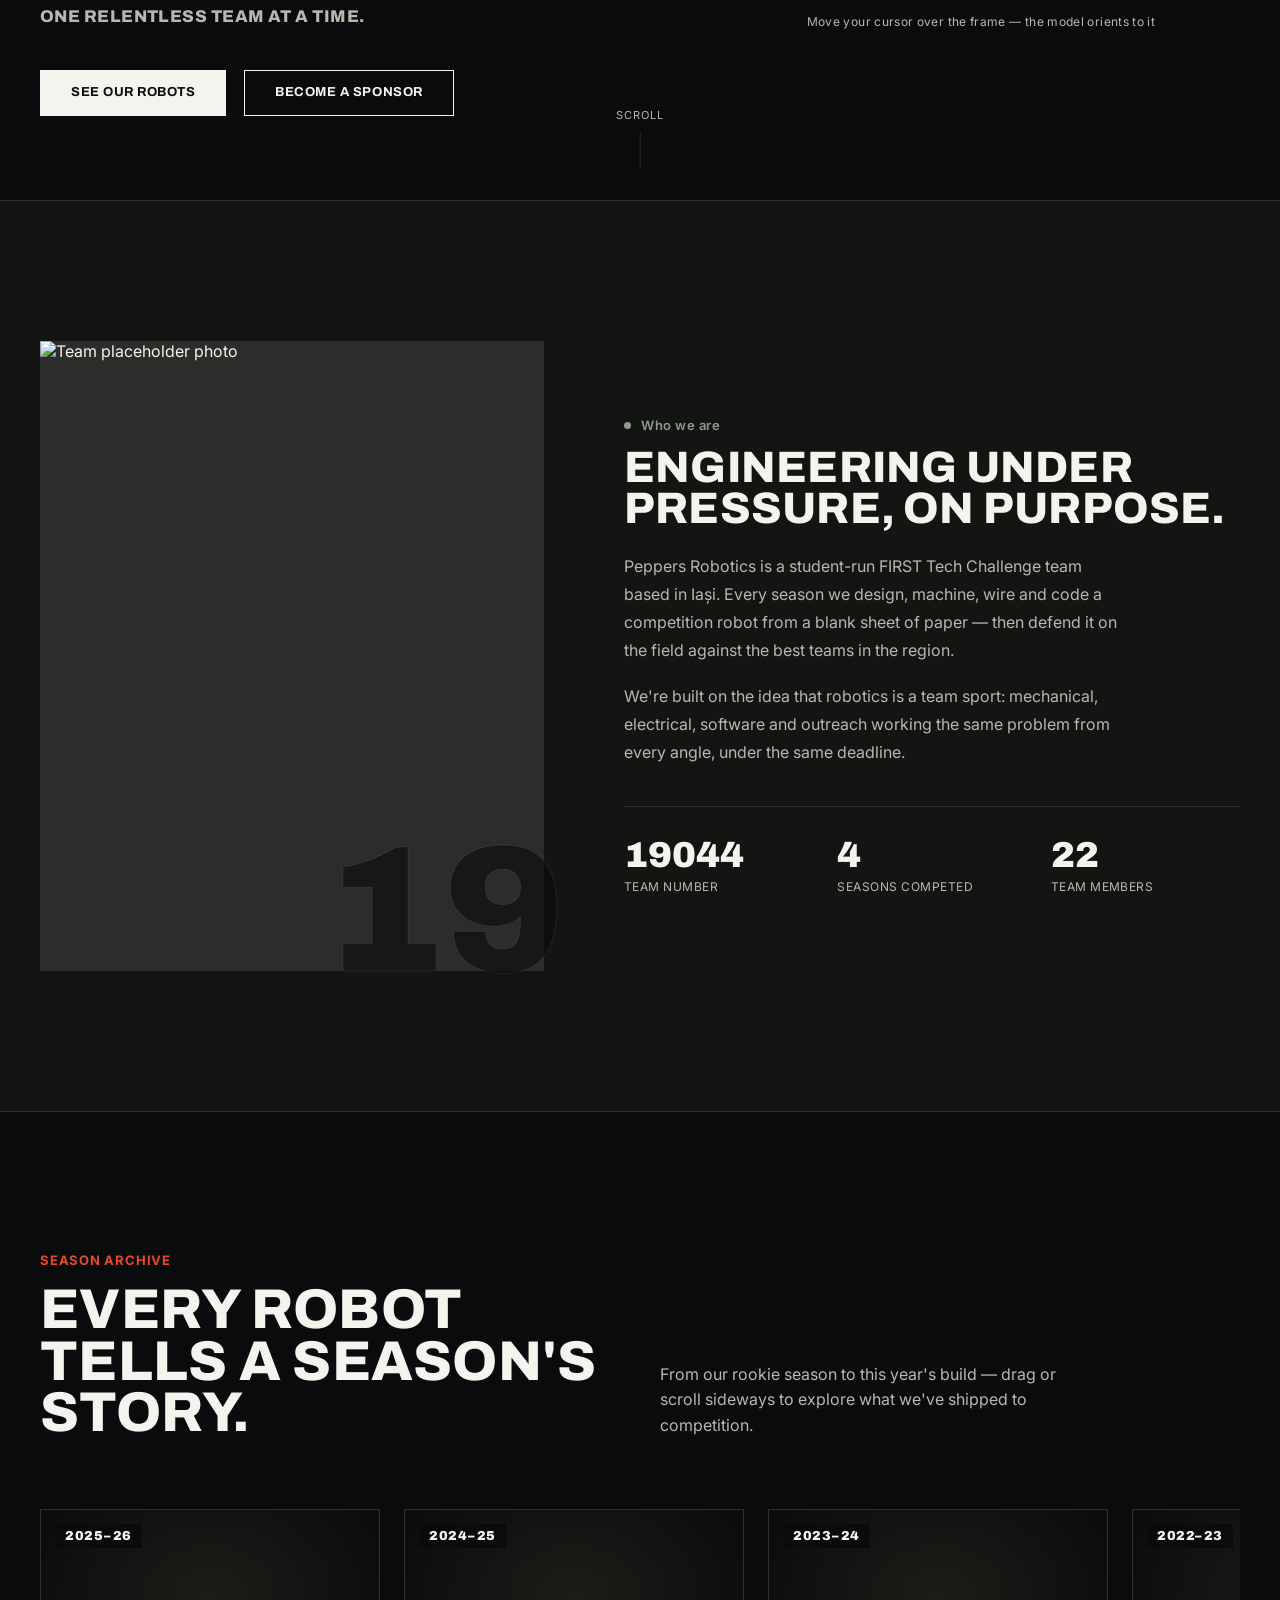
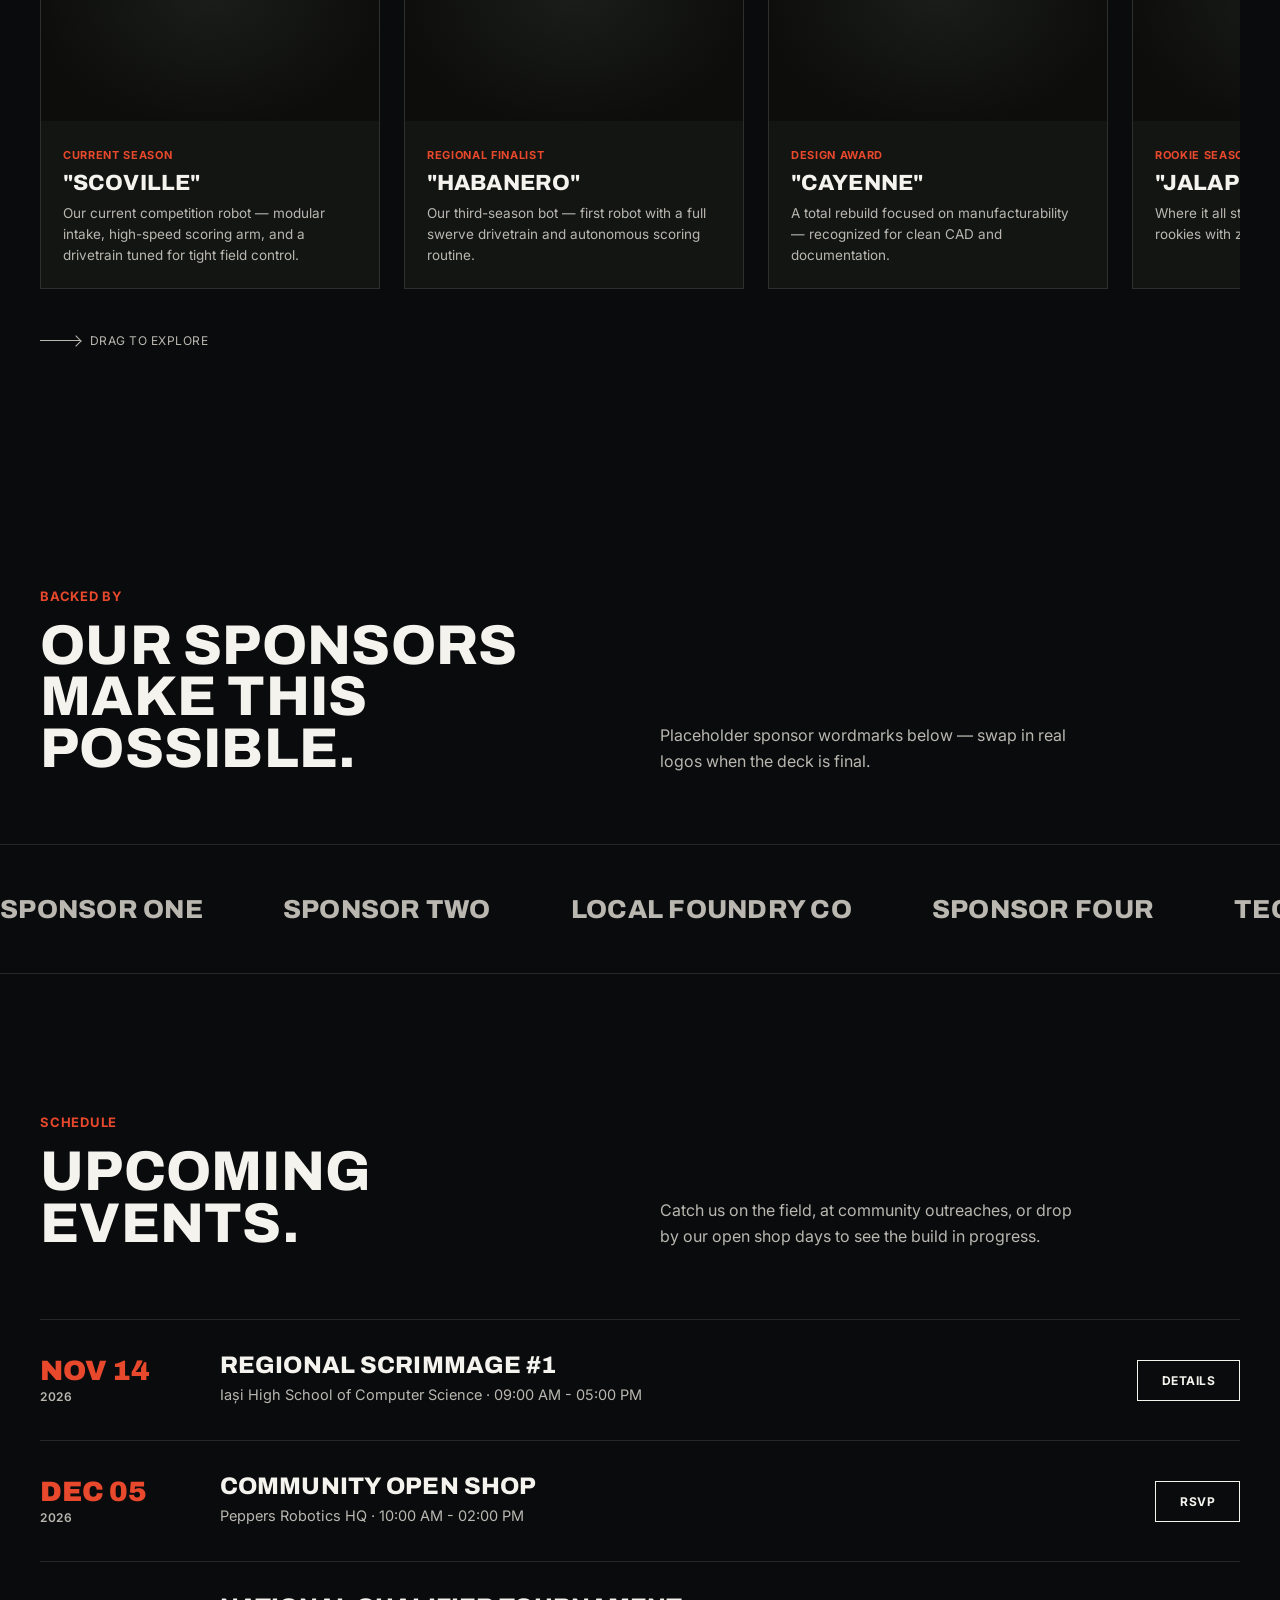
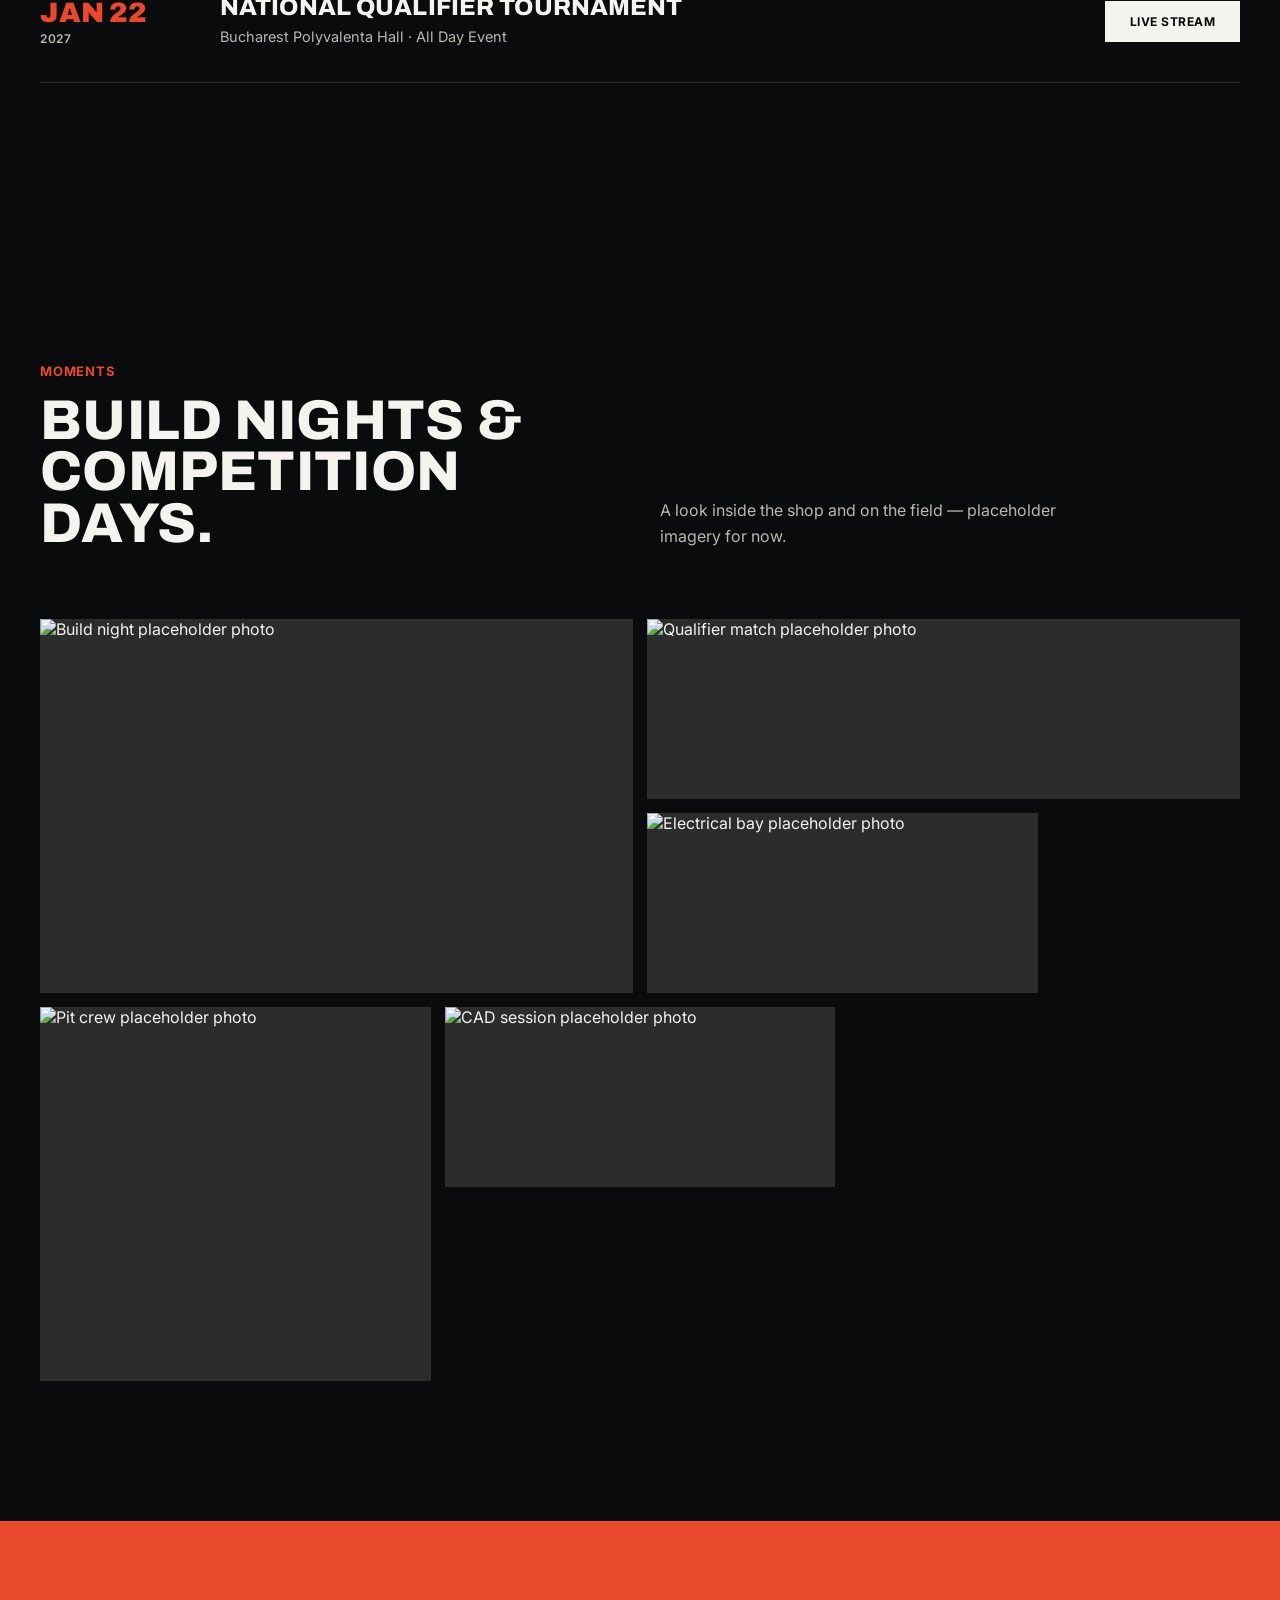
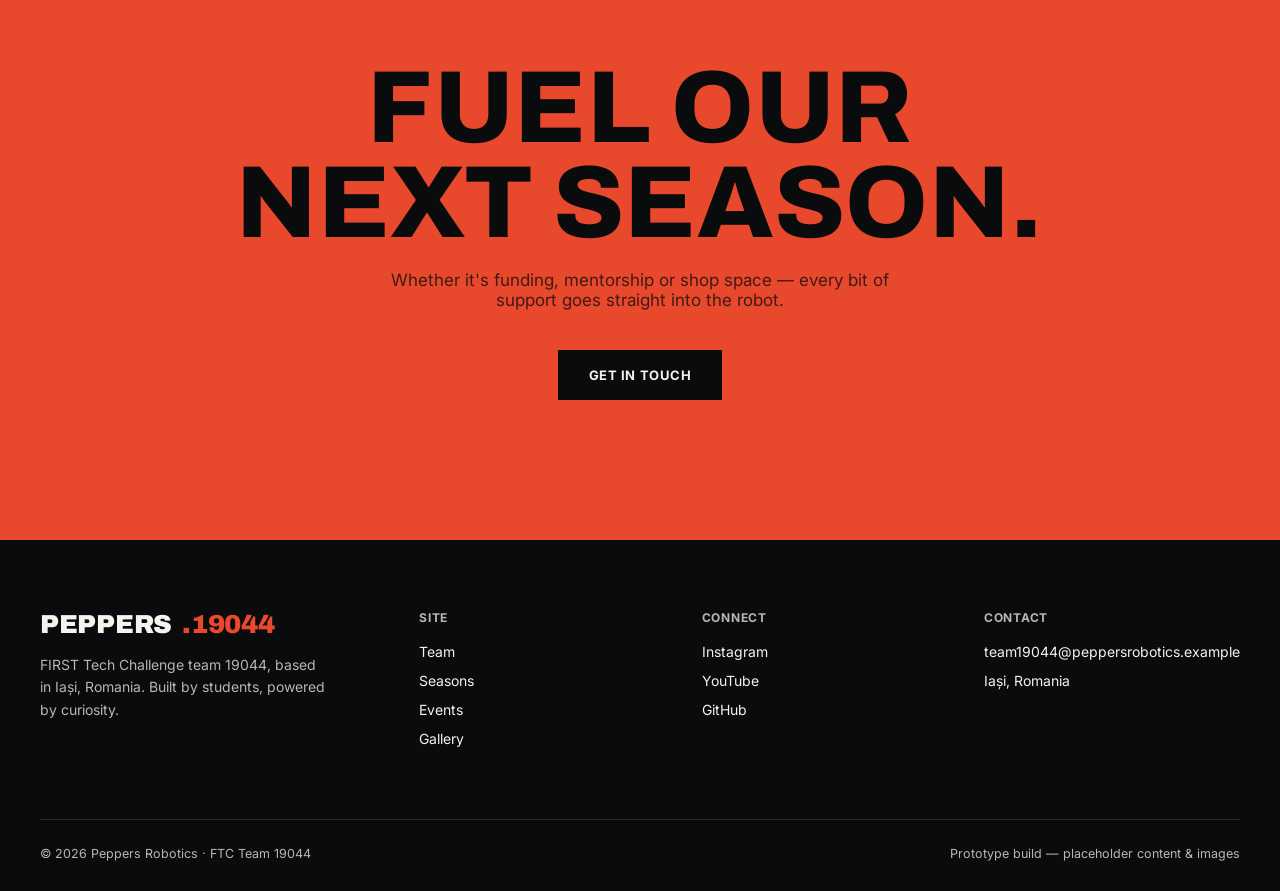
==== commit 52bff83a: "V8: added events, goodnight" ====
--- a/index.html
+++ b/index.html
@@ -340,7 +340,71 @@
   @keyframes scroll-left{from{transform:translateX(0);}to{transform:translateX(-50%);}}
   .marquee span{font-family:'Archivo';font-weight:800;font-size:26px;color:var(--off-dim);white-space:nowrap;letter-spacing:0.01em;}
   .marquee span:hover{color:var(--red);}
-
+/* ---------- EVENTS ---------- */
+  .events-list {
+    display: flex;
+    flex-direction: column;
+    border-top: 1px solid var(--line);
+    margin-top: 40px;
+  }
+  .event-item {
+    display: grid;
+    grid-template-columns: 140px 1fr auto;
+    gap: 40px;
+    align-items: center;
+    padding: 34px 0;
+    border-bottom: 1px solid var(--line);
+    transition: background 0.4s var(--ease), padding 0.4s var(--ease);
+  }
+  .event-item:hover {
+    background: var(--panel);
+    padding-left: 20px;
+    padding-right: 20px;
+  }
+  .event-date {
+    font-family: 'Archivo';
+    font-weight: 900;
+    font-size: 28px;
+    color: var(--red);
+    line-height: 1;
+  }
+  .event-date span {
+    display: block;
+    font-family: 'Inter';
+    font-weight: 600;
+    font-size: 12px;
+    color: var(--off-dim);
+    text-transform: uppercase;
+    letter-spacing: 0.05em;
+    margin-top: 6px;
+  }
+  .event-details h3 {
+    font-size: 24px;
+    color: var(--off);
+    margin-bottom: 8px;
+  }
+  .event-details p {
+    font-size: 14.5px;
+    color: var(--off-dim);
+    line-height: 1.5;
+  }
+  .event-action .btn {
+    padding: 12px 24px;
+    font-size: 12px;
+  }
+
+  @media (max-width: 768px) {
+    .event-item {
+      grid-template-columns: 1fr;
+      gap: 16px;
+      padding: 24px 0;
+      align-items: start;
+    }
+    .event-item:hover {
+      padding-left: 10px;
+      padding-right: 10px;
+    }
+  }
   /* ---------- GALLERY / MEDIA ---------- */
   .gallery-grid{display:grid;grid-template-columns:repeat(6,1fr);grid-auto-rows:180px;gap:14px;}
   .gallery-item{position:relative;overflow:hidden;background:var(--graphite);}
@@ -406,12 +470,13 @@
 </div>
 
 <header id="siteHeader">
-  <div class="logo">PEPPERS<span>#19044 v7</span> <button id="themeToggle" class="theme-toggle" title="Toggle dark/light mode">🌶️</button></div>
+  <div class="logo">PEPPERS<span>#19044 v8</span> <button id="themeToggle" class="theme-toggle" title="Toggle dark/light mode">🌶️</button></div>
   <nav>
     <ul>
       <li><a href="#about">Team</a></li>
       <li><a href="#seasons">Seasons</a></li>
       <li><a href="#sponsors">Sponsors</a></li>
+      <li><a href="#events">Events</a></li> <!-- NEW LINK -->
       <li><a href="#gallery">Gallery</a></li>
       <li><a href="#contact">Contact</a></li>
     </ul>
@@ -583,7 +648,53 @@
     </div>
   </div>
 </section>
-
+<!-- EVENTS -->
+<section id="events">
+  <div class="wrap">
+    <div class="section-head reveal">
+      <div>
+        <span class="label">Schedule</span>
+        <h2>Upcoming Events.</h2>
+      </div>
+      <p>Catch us on the field, at community outreaches, or drop by our open shop days to see the build in progress.</p>
+    </div>
+    
+    <div class="events-list reveal">
+      <div class="event-item">
+        <div class="event-date">NOV 14<span>2026</span></div>
+        <div class="event-details">
+          <h3>Regional Scrimmage #1</h3>
+          <p>Iași High School of Computer Science · 09:00 AM - 05:00 PM</p>
+        </div>
+        <div class="event-action">
+          <a href="#" class="btn ghost"><span>Details</span></a>
+        </div>
+      </div>
+      
+      <div class="event-item">
+        <div class="event-date">DEC 05<span>2026</span></div>
+        <div class="event-details">
+          <h3>Community Open Shop</h3>
+          <p>Peppers Robotics HQ · 10:00 AM - 02:00 PM</p>
+        </div>
+        <div class="event-action">
+          <a href="#" class="btn ghost"><span>RSVP</span></a>
+        </div>
+      </div>
+      
+      <div class="event-item">
+        <div class="event-date">JAN 22<span>2027</span></div>
+        <div class="event-details">
+          <h3>National Qualifier Tournament</h3>
+          <p>Bucharest Polyvalenta Hall · All Day Event</p>
+        </div>
+        <div class="event-action">
+          <a href="#" class="btn solid"><span>Live Stream</span></a>
+        </div>
+      </div>
+    </div>
+  </div>
+</section>
 <!-- GALLERY -->
 <section id="gallery">
   <div class="wrap">
@@ -623,6 +734,7 @@
       <h4>Site</h4>
       <a href="#about">Team</a>
       <a href="#seasons">Seasons</a>
+      <a href="#events">Events</a> <!-- NEW LINK -->
       <a href="#gallery">Gallery</a>
     </div>
     <div class="footer-col">
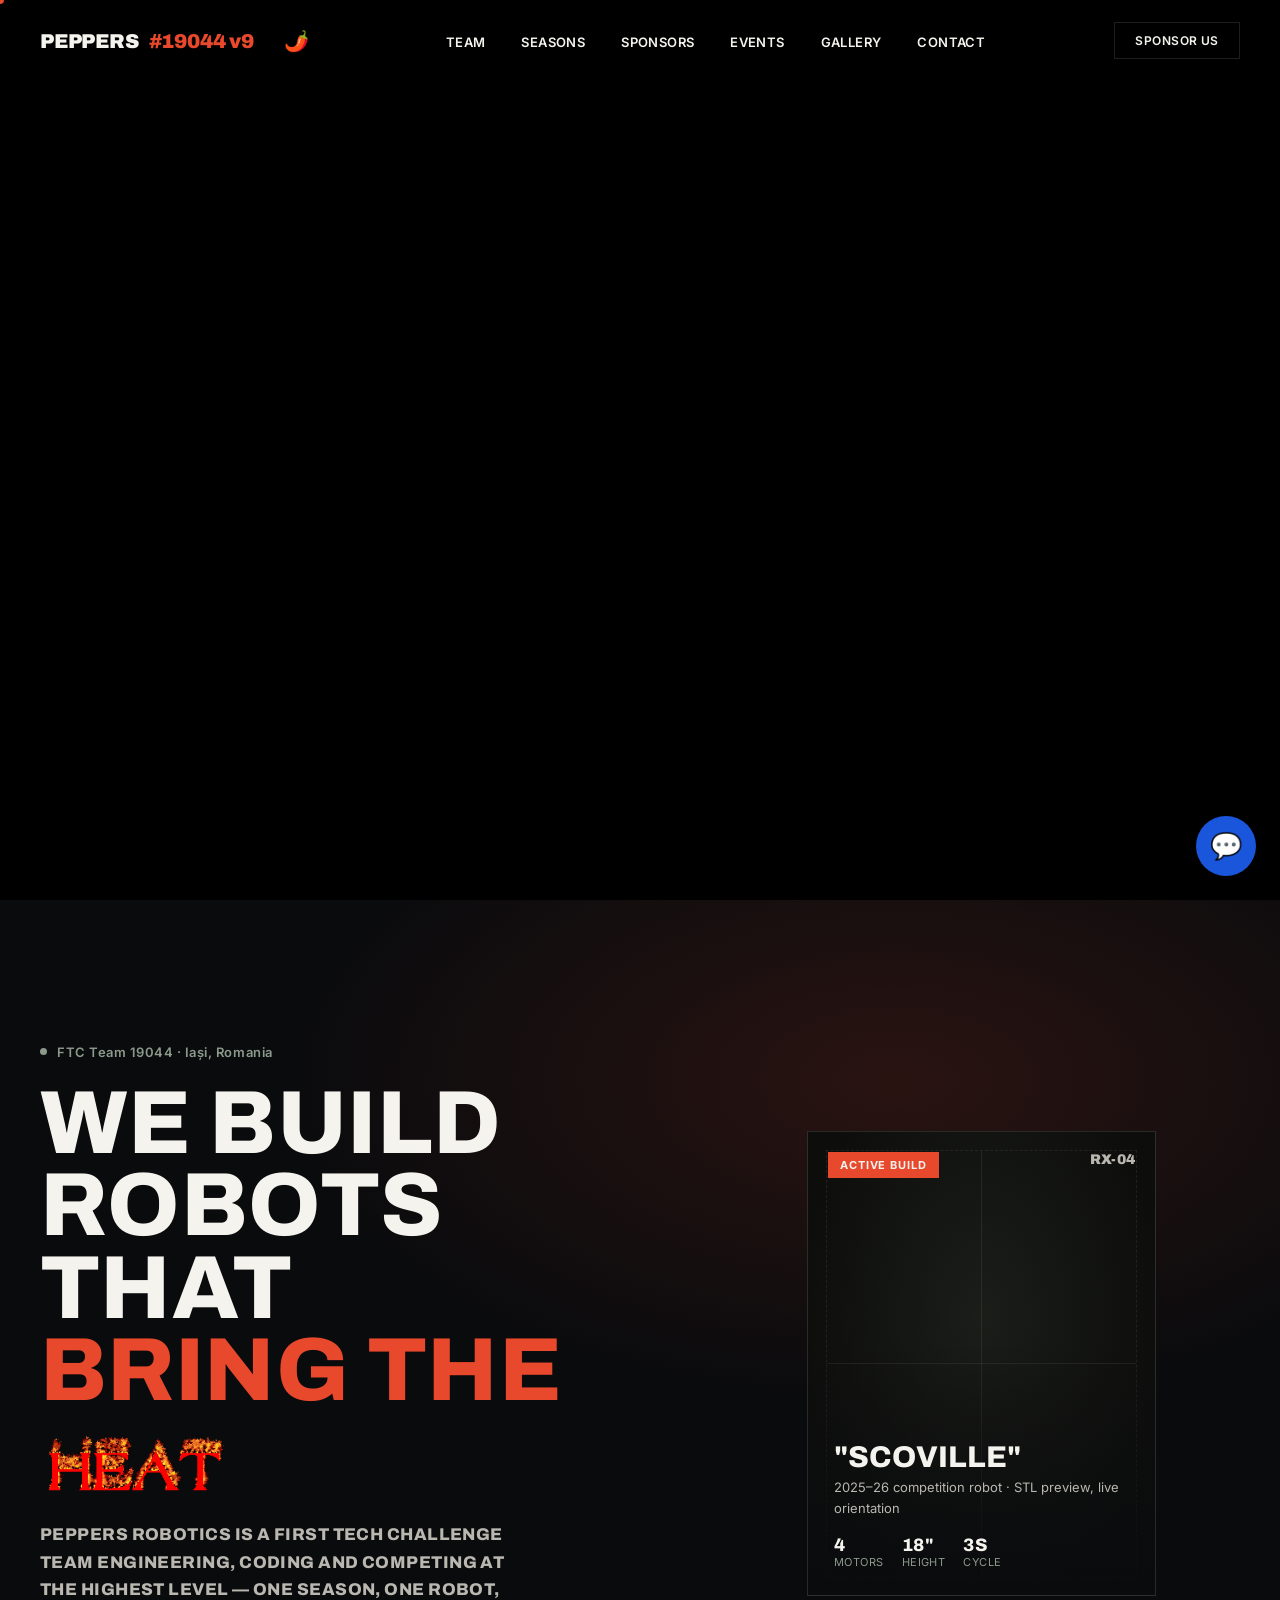
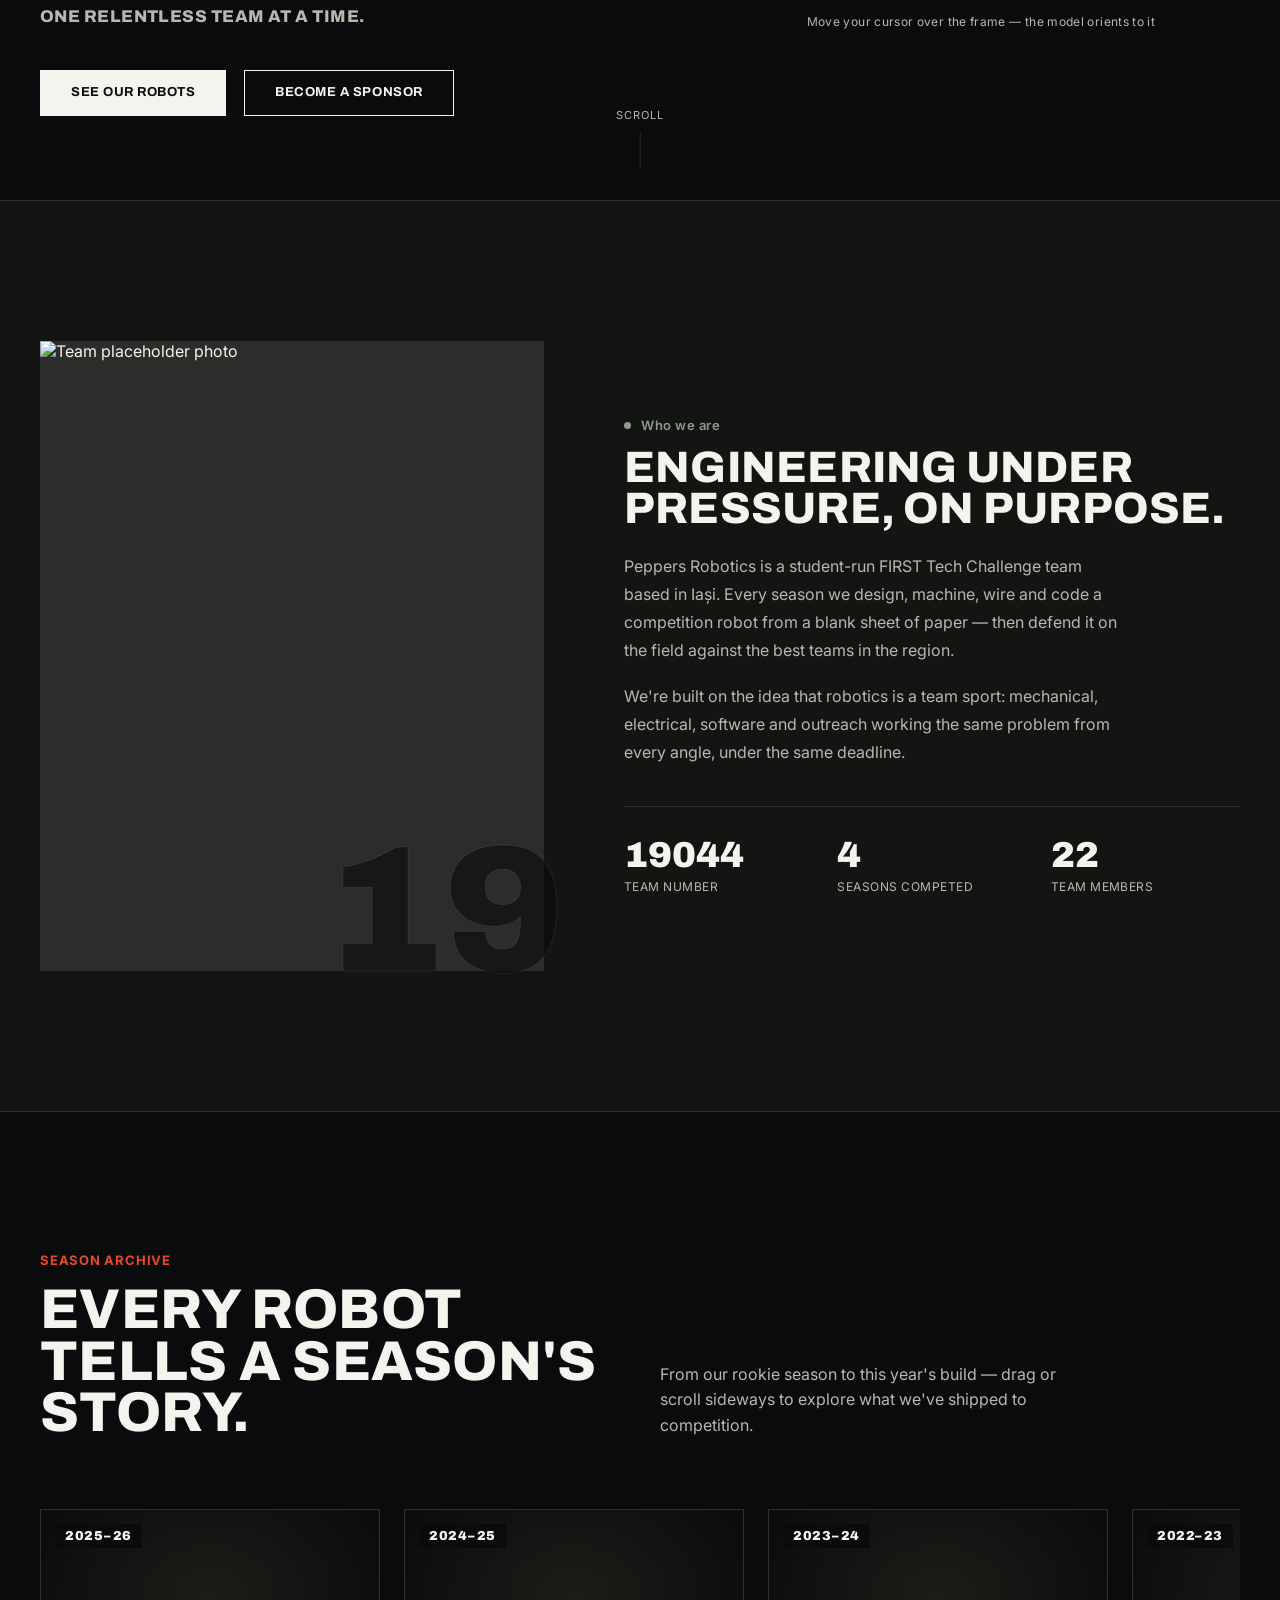
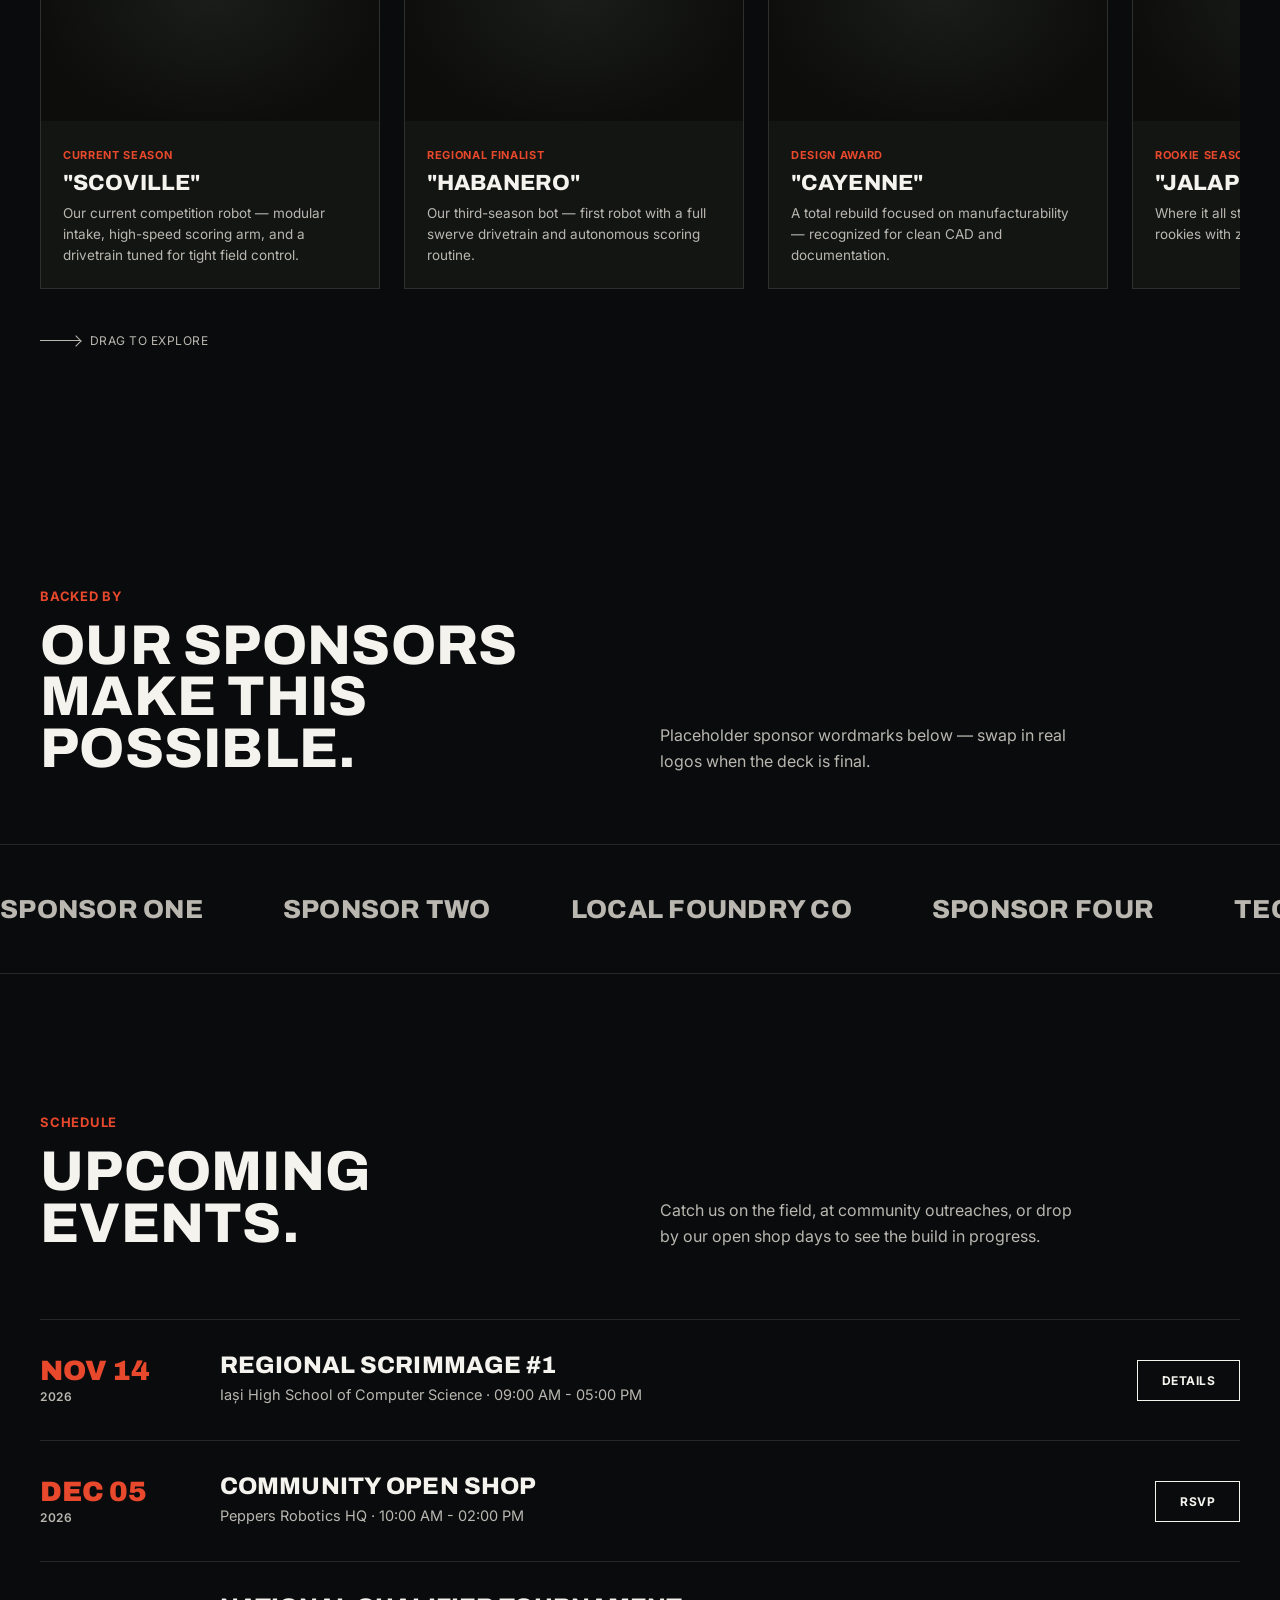
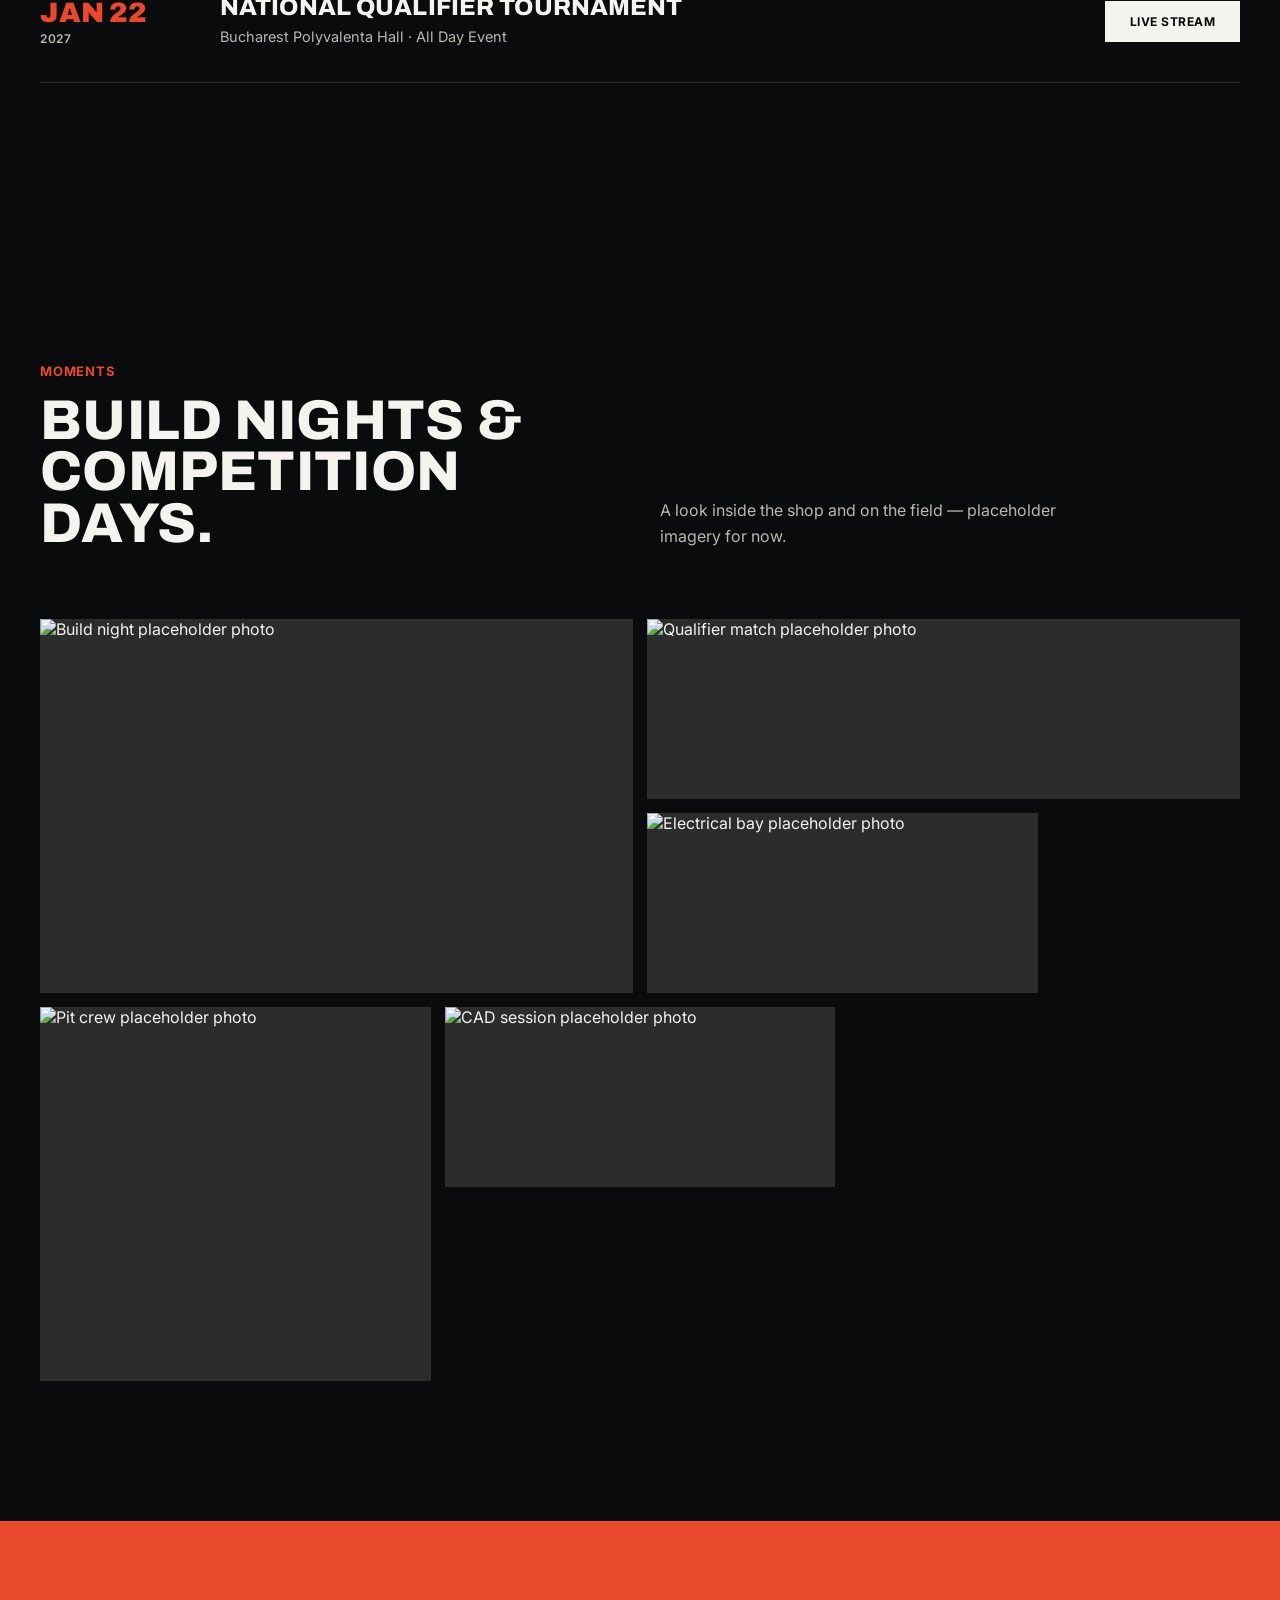
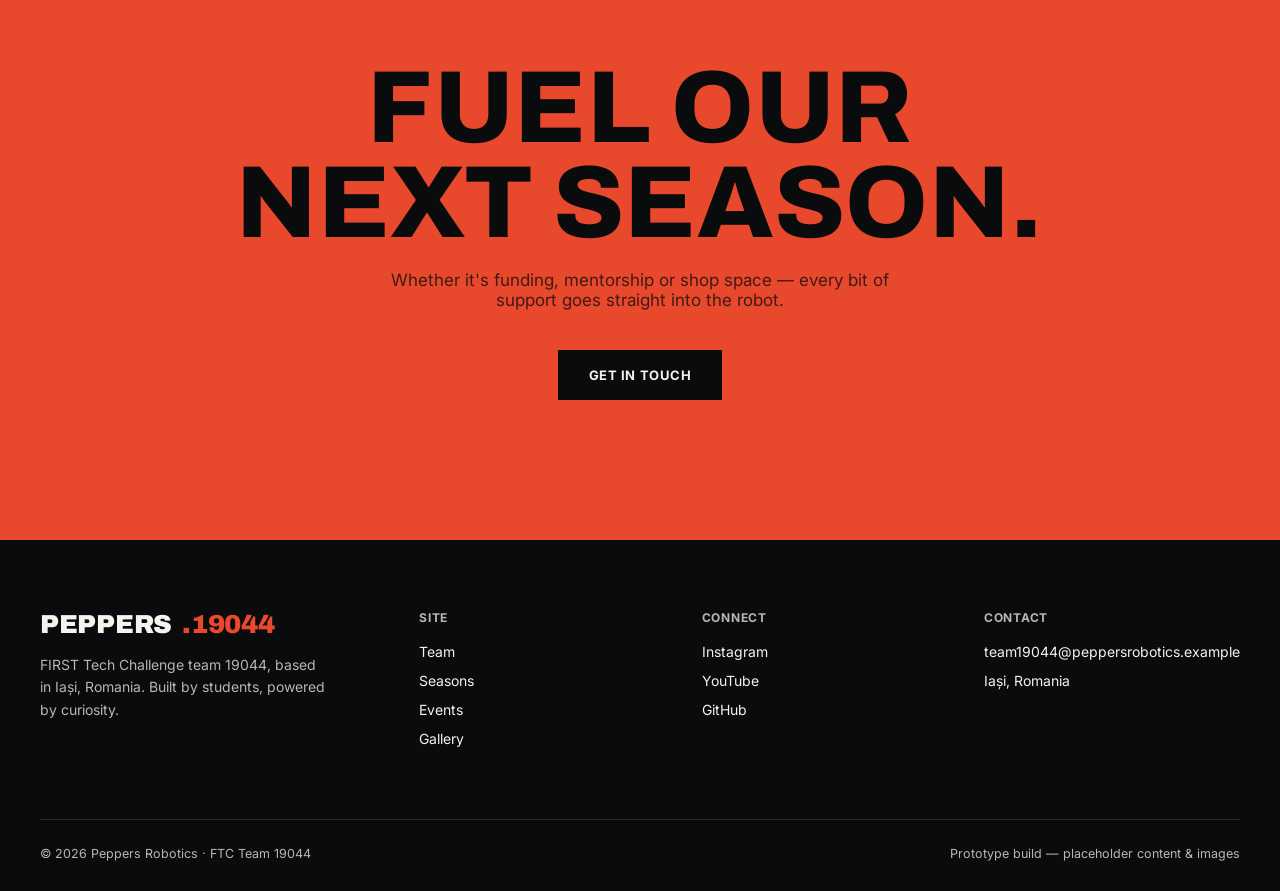
==== commit 4bc01cc5: "V9: buna tudor" ====
--- a/index.html
+++ b/index.html
@@ -458,6 +458,7 @@
     header{padding:18px 24px;}
   }
 </style>
+<link rel="stylesheet" href="chat-widget.css">
 </head>
 <body>
 
@@ -470,7 +471,7 @@
 </div>
 
 <header id="siteHeader">
-  <div class="logo">PEPPERS<span>#19044 v8</span> <button id="themeToggle" class="theme-toggle" title="Toggle dark/light mode">🌶️</button></div>
+  <div class="logo">PEPPERS<span>#19044 v9</span> <button id="themeToggle" class="theme-toggle" title="Toggle dark/light mode">🌶️</button></div>
   <nav>
     <ul>
       <li><a href="#about">Team</a></li>
@@ -1003,5 +1004,6 @@
     localStorage.setItem('theme', isLightMode ? 'light-mode' : 'dark-mode');
   });</script>
 
+<script src="chat-widget.js"></script>
 </body>
 </html>
--- a/chat-widget.css
+++ b/chat-widget.css
@@ -0,0 +1,128 @@
+/* Chat widget styles — customize colors to match your team's branding */
+#ftc-chat-button {
+  position: fixed;
+  bottom: 24px;
+  right: 24px;
+  width: 60px;
+  height: 60px;
+  border-radius: 50%;
+  background: #1a56db; /* change to your team color */
+  color: white;
+  border: none;
+  cursor: pointer;
+  box-shadow: 0 4px 14px rgba(0,0,0,0.25);
+  font-size: 26px;
+  display: flex;
+  align-items: center;
+  justify-content: center;
+  z-index: 9999;
+  transition: transform 0.15s ease;
+}
+#ftc-chat-button:hover {
+  transform: scale(1.06);
+}
+
+#ftc-chat-panel {
+  position: fixed;
+  bottom: 96px;
+  right: 24px;
+  width: 340px;
+  max-width: calc(100vw - 32px);
+  height: 460px;
+  max-height: calc(100vh - 140px);
+  background: white;
+  border-radius: 12px;
+  box-shadow: 0 8px 30px rgba(0,0,0,0.25);
+  display: none;
+  flex-direction: column;
+  overflow: hidden;
+  z-index: 9999;
+  font-family: -apple-system, BlinkMacSystemFont, 'Segoe UI', Roboto, sans-serif;
+}
+#ftc-chat-panel.open {
+  display: flex;
+}
+
+#ftc-chat-header {
+  background: #1a56db; /* match button color */
+  color: white;
+  padding: 14px 16px;
+  font-weight: 600;
+  font-size: 15px;
+  display: flex;
+  justify-content: space-between;
+  align-items: center;
+}
+#ftc-chat-close {
+  background: none;
+  border: none;
+  color: white;
+  font-size: 18px;
+  cursor: pointer;
+  line-height: 1;
+}
+
+#ftc-chat-messages {
+  flex: 1;
+  overflow-y: auto;
+  padding: 12px;
+  display: flex;
+  flex-direction: column;
+  gap: 8px;
+  background: #f7f8fa;
+}
+
+.ftc-msg {
+  max-width: 85%;
+  padding: 8px 12px;
+  border-radius: 12px;
+  font-size: 14px;
+  line-height: 1.4;
+  white-space: pre-wrap;
+}
+.ftc-msg.user {
+  align-self: flex-end;
+  background: #1a56db;
+  color: white;
+  border-bottom-right-radius: 3px;
+}
+.ftc-msg.bot {
+  align-self: flex-start;
+  background: white;
+  color: #1a1a1a;
+  border: 1px solid #e2e4e9;
+  border-bottom-left-radius: 3px;
+}
+.ftc-msg.typing {
+  color: #888;
+  font-style: italic;
+}
+
+#ftc-chat-input-row {
+  display: flex;
+  border-top: 1px solid #e2e4e9;
+  padding: 8px;
+  gap: 8px;
+}
+#ftc-chat-input {
+  flex: 1;
+  border: 1px solid #d0d3d9;
+  border-radius: 8px;
+  padding: 8px 10px;
+  font-size: 14px;
+  resize: none;
+  font-family: inherit;
+}
+#ftc-chat-send {
+  background: #1a56db;
+  color: white;
+  border: none;
+  border-radius: 8px;
+  padding: 0 14px;
+  cursor: pointer;
+  font-size: 14px;
+}
+#ftc-chat-send:disabled {
+  opacity: 0.5;
+  cursor: default;
+}
